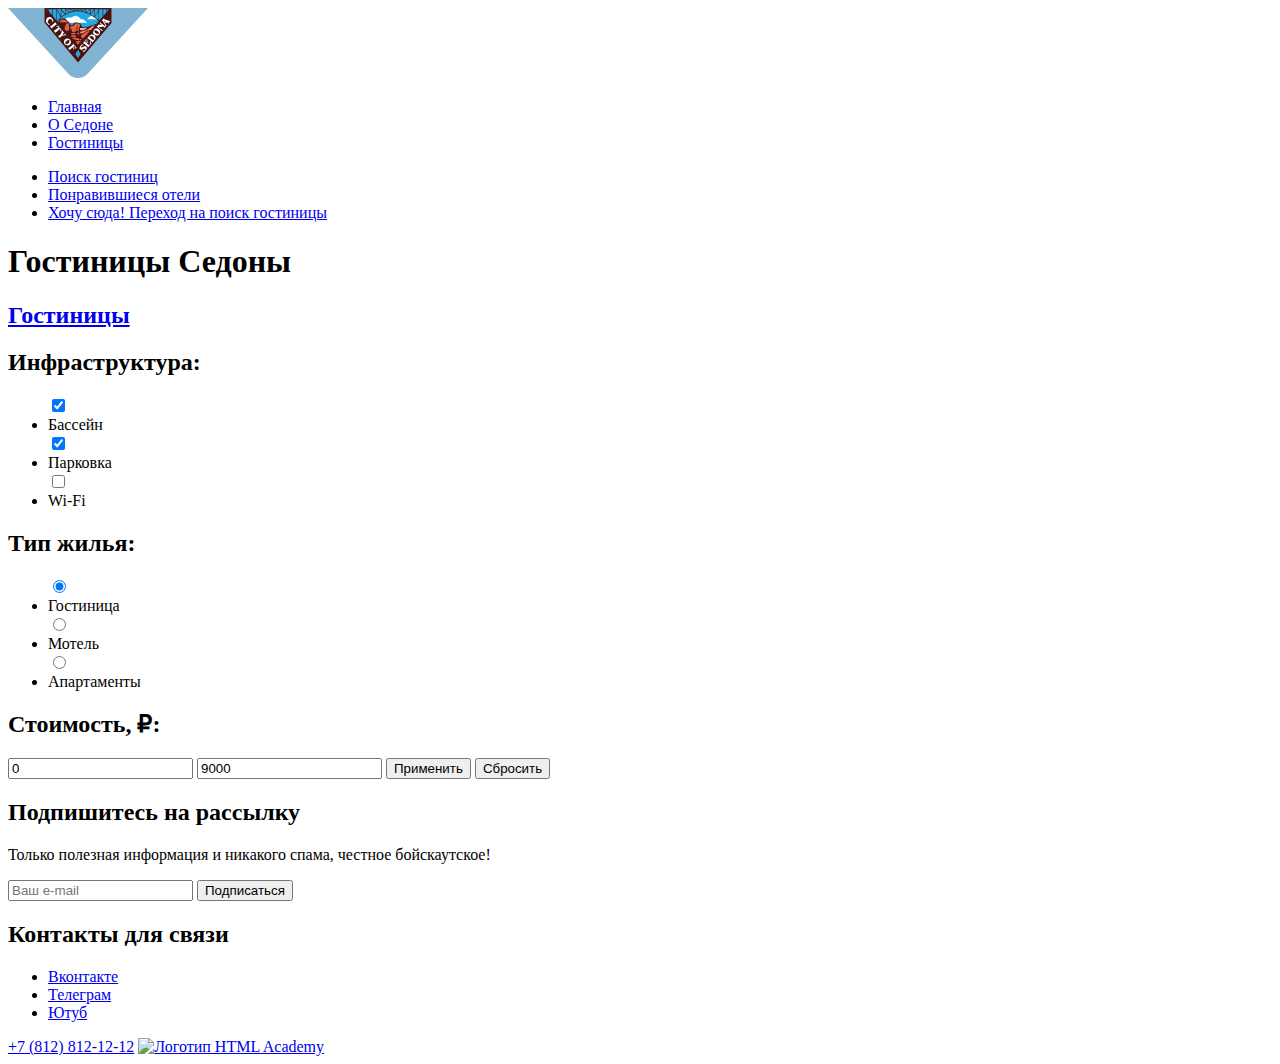
==== catalog.html @ a8910149 "Редактирует разметку страницы" ====
<!DOCTYPE html>
<html lang="ru">

    <head>
        <meta charset="UTF-8">
        <title>Гостиницы Седоны</title>
        <meta name="description" content="">
        <meta name="keywords" content="">
        <link rel="stylesheet" href="#">
        <link rel="icon" href="#">
    </head>

    <body>
        <header class="main-header">
            <a class="link" href="index.html">
                <img class="navigation-logo" src="./images/logo-sedona.svg" alt="Навигация на сайт Седона" width="140"
                    height="70">
            </a>
            <nav class="navigation">
                <ul class="navigation-list">
                    <li class="navigation-item">
                        <a class="navigation-link" href="index.html">Главная</a>
                    </li>
                    <li class="navigation-item">
                        <a class="navigation-link" href="#">О Седоне</a>
                    </li>
                    <li class="navigation-item curent-page">
                        <a class="navigation-link" href="catalog.html">Гостиницы</a>
                    </li>
                </ul>
                <ul class="user-nav-list">
                    <li class="user-nav-item">
                        <a class="user-nav-link" href="#">
                            <span class="visually-hidden">Поиск гостиниц</span>
                        </a>
                    </li>
                    <li class="user-nav-item">
                        <a class="user-nav-link" href="#">
                            <span class="visually-hidden">Понравившиеся отели</span>
                        </a>
                    </li>
                    <li class="user-nav-item">
                        <a class="user-nav-link" href="#">Хочу сюда!
                            <span class="visually-hidden">Переход на поиск гостиницы</span>
                        </a>
                    </li>
                </ul>
            </nav>
        </header>
        <main class="main-inner">
            <section class="inner-search">
                <h1 class="search-title">Гостиницы Седоны</h1>
                <div class="search-container">
                    <h2 class="search-container-title"><a href="#">Гостиницы</a>
                    </h2>
                </div>
                <section class="infrastructure">
                    <h2 class="infrastructure-title">Инфраструктура:</h2>
                    <ul class="infrastructure-list">
                        <input type="checkbox" checked>
                        <li class="infrastructure-item">Бассейн</li>
                        <input type="checkbox" checked>
                        <li class="infrastructure-item">Парковка</li>
                        <input type="checkbox">
                        <li class="infrastructure-item">Wi-Fi</li>
                    </ul>
                </section>
                <section class="housing">
                    <h2 class="housing-title">Тип жилья:</h2>
                    <ul class="housing-list">
                        <input type="radio" value="Гостиница" checked>
                        <li class="housing-item">Гостиница</li>
                        <input type="radio">
                        <li class="housing-item">Мотель</li>
                        <input type="radio">
                        <li class="housing-item">Апартаменты</li>
                    </ul>
                </section>
                <section class="prices">
                    <h2 class="prices-title">Стоимость, ₽:</h2>
                    <form class="prices-form" action="#" method="post">
                        <input class="prices-number" type="number" name="number-from" value="0" placeholder="от">
                        <input class="prices-number" type="number" name="number-before" value="9000" placeholder="до">
                        <button class="apply-prices" type="submit">Применить</button>
                        <button class="throw-off-prices" type="submit">Сбросить</button>
                    </form>
                </section>
            </section>
        </main>
        <footer class="main-footer">
            <section class="subscription">
                <h2 class="subscription-title">Подпишитесь на рассылку</h2>
                <p class="subscription-text">Только полезная информация и никакого спама, честное бойскаутское!</p>
                <form class="subscription-form" action="https://echo.htmlacademy.ru/" method="post">
                    <input class="subscription-field" type="email" name="subscription-email" placeholder="Ваш e-mail"
                        required>
                    <button class="subscription-button" type="submit">Подписаться</button>
                </form>
            </section>
            <section class="contacts">
                <h2 class="visually-hidden">Контакты для связи</h2>
                <ul class="contacts-list">
                    <li class="contacts-item">
                        <a class="contacts-link" href="https://vk.com/htmlacademy">
                            <span class="visually-hidden">Вконтакте</span>
                        </a>
                    </li>
                    <li class="contacts-item">
                        <a class="contacts-link" href="https://t.me/htmlacademy ">
                            <span class="visually-hidden">Телеграм</span>
                        </a>
                    </li>
                    <li class="contacts-item">
                        <a class="contacts-link" href="https://www.youtube.com/user/htmlacademyru">
                            <span class="visually-hidden">Ютуб</span>
                        </a>
                    </li>
                </ul>
                <a class="contacts-phone" href="tel:+78128121212">+7 (812) 812-12-12</a>
                <a href="https://htmlacademy.ru/">
                    <img src="#" alt="Логотип HTML Academy">
                </a>
            </section>
        </footer>
    </body>

</html>
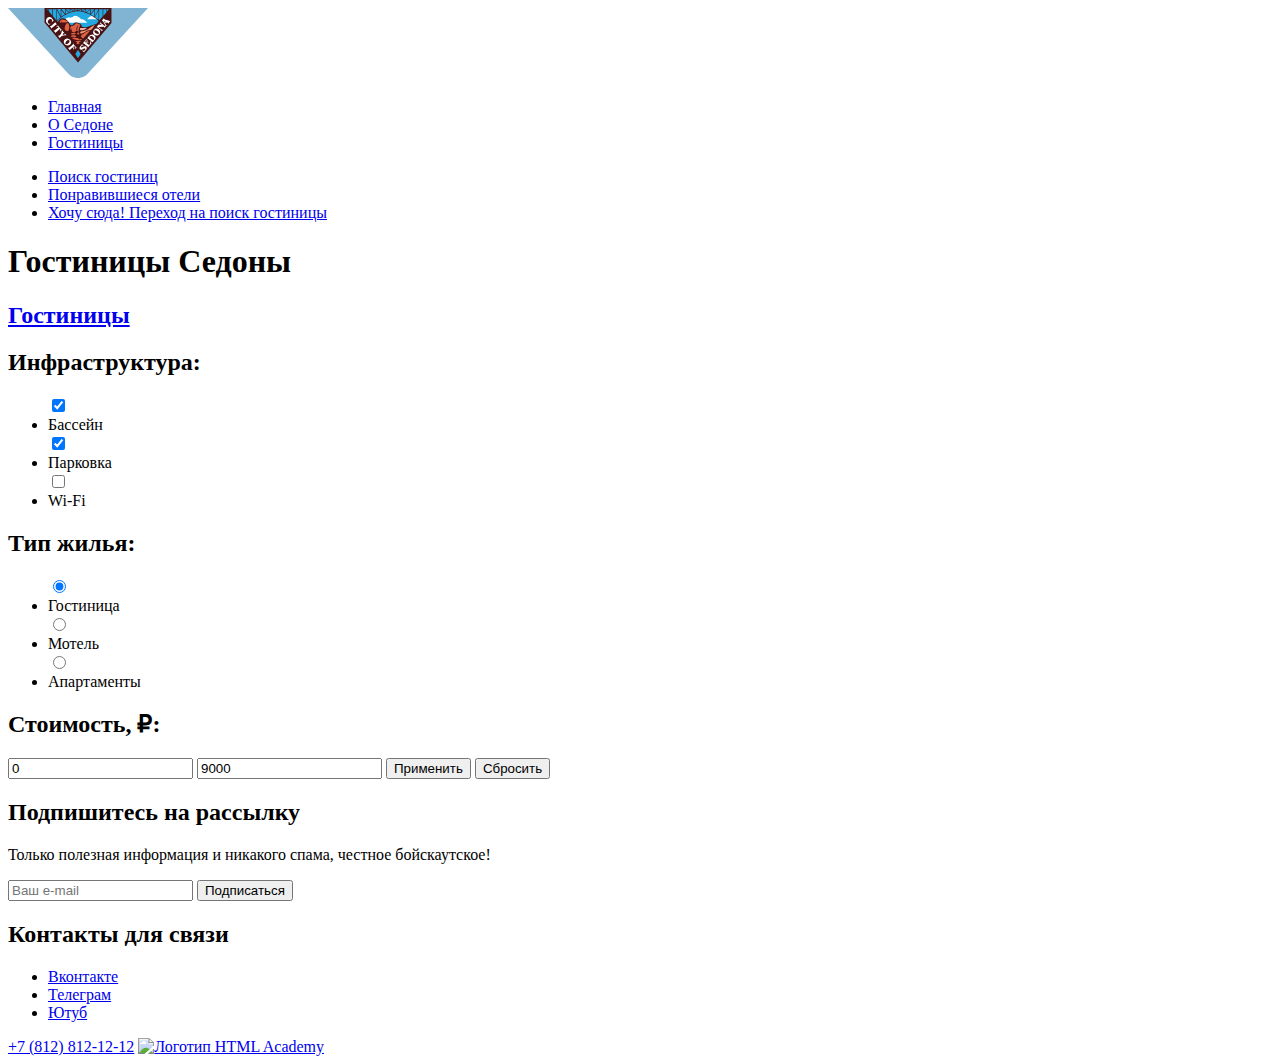
==== commit 2c8db20a: "Merge pull request #3 from SofiaBandurina/master" ====
--- a/catalog.html
+++ b/catalog.html
@@ -51,6 +51,9 @@
             <section class="inner-search">
                 <h1 class="search-title">Гостиницы Седоны</h1>
                 <div class="search-container">
+                    <!-- <a class="" href="index.html">
+                        <span class="visually-hidden">Главная</span>
+                    </a> -->
                     <h2 class="search-container-title"><a href="#">Гостиницы</a>
                     </h2>
                 </div>
@@ -86,6 +89,7 @@
                     </form>
                 </section>
             </section>
+            <!--сделать карточки товаров тегом артикл-->
         </main>
         <footer class="main-footer">
             <section class="subscription">
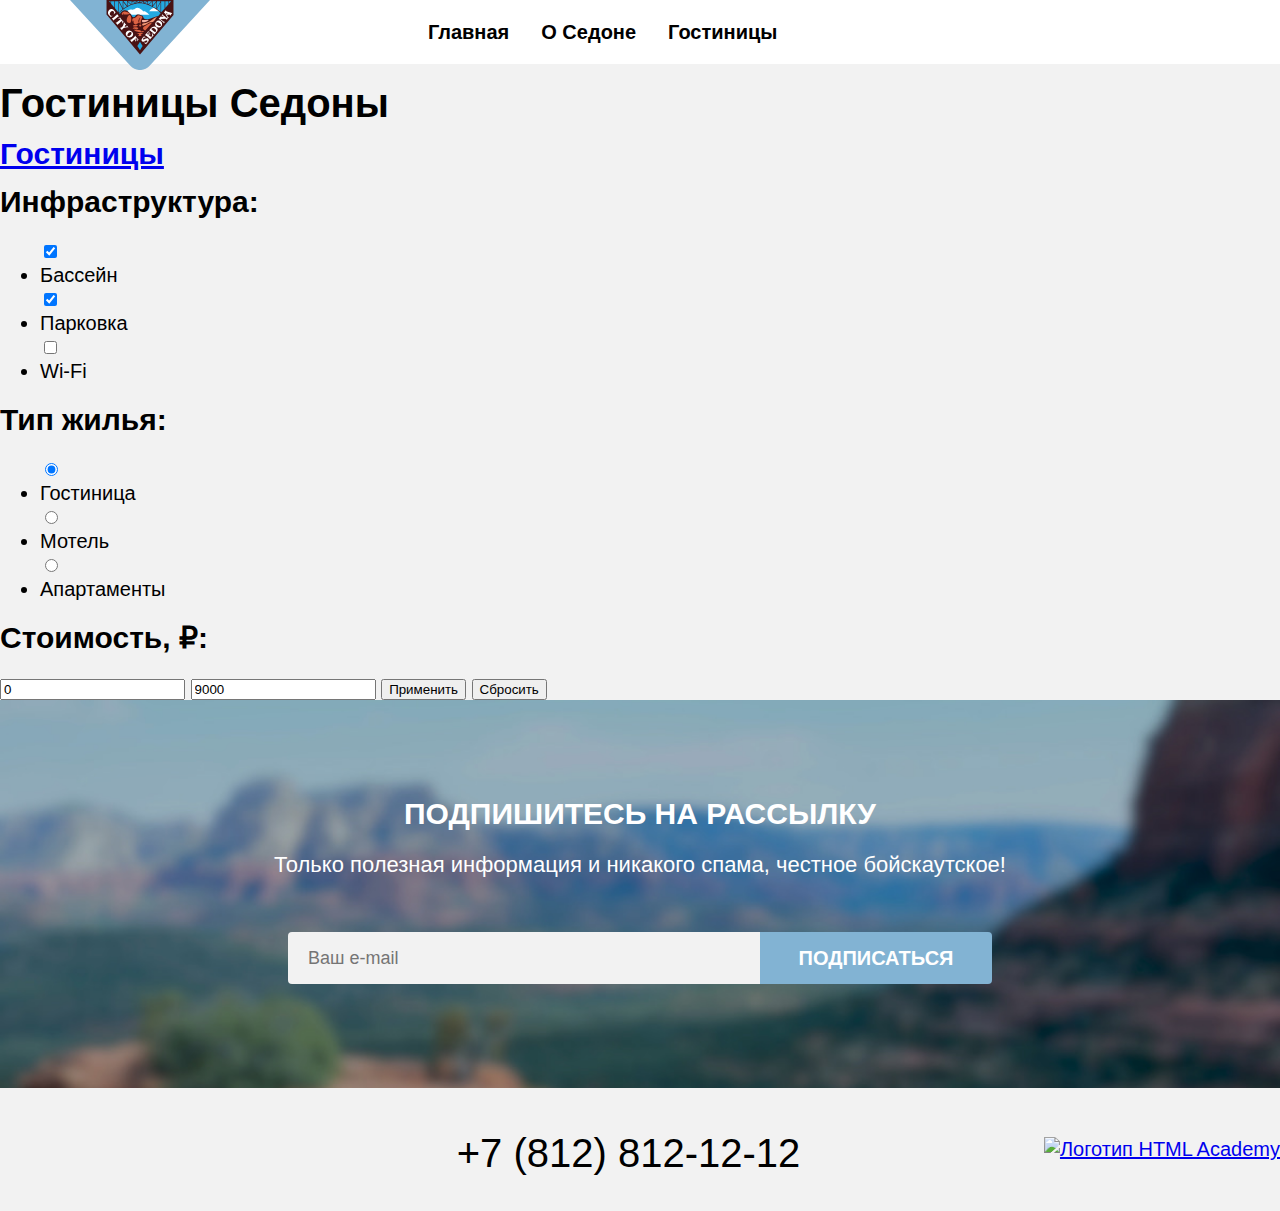
==== commit 0df128f8: "Merge pull request #4 from SofiaBandurina/master" ====
--- a/catalog.html
+++ b/catalog.html
@@ -6,7 +6,7 @@
         <title>Гостиницы Седоны</title>
         <meta name="description" content="">
         <meta name="keywords" content="">
-        <link rel="stylesheet" href="#">
+        <link rel="stylesheet" href="./styles/styles.css">
         <link rel="icon" href="#">
     </head>
 
--- a/styles/styles.css
+++ b/styles/styles.css
@@ -0,0 +1,437 @@
+@font-face {
+    font-family: "PT Sans";
+    font-weight: 400;
+    font-style: normal;
+    src: url("../fonts/ptsans-400.woff2") format("woff2");
+    font-display: swap;
+}
+
+@font-face {
+    font-family: "PT Sans";
+    font-weight: 700;
+    font-style: normal;
+    src: url("../fonts/ptsans-700.woff2") format("woff2");
+    font-display: swap;
+}
+
+.visually-hidden {
+    margin: 0;
+    padding: 0;
+    position: absolute;
+    width: 1px;
+    height: 1px;
+    margin: -1px;
+    padding: 0;
+    overflow: hidden;
+    border: 0;
+    clip: rect(0 0 0 0);
+}
+
+body {
+    margin: 0;
+    font-family: "PT Sans", "Arial", sans-serif;
+    font-size: 20px;
+    line-height: 24px;
+    color: #000000;
+    background-color: #f2f2f2;
+}
+
+.container {
+    width: 1200px;
+    text-align: center;
+    margin-left: auto;
+    margin-right: auto;
+    background-color: #ffffff;
+    box-shadow: 0 0 15px rgba(0, 0, 0, 0.2);
+}
+
+.main-header {
+    color: #000000;
+    background-color: #ffffff;
+    display: flex;
+    justify-content: space-between;
+    height: 64px;
+}
+
+.navigation {
+    display: flex;
+    justify-content: space-between;
+    align-items: center;
+}
+
+.navigation-link {
+    font-size: 20px;
+    font-weight: 700;
+    line-height: 24px;
+    text-align: center;
+    text-transform: capitalize;
+    text-decoration: none;
+    color: inherit;
+    background-color: inherit;
+}
+
+.navigation-logo {
+    margin-left: 70px;
+    margin-right: 12px;
+    display: block;
+}
+
+.navigation-list {
+    margin: 0;
+    padding: 0;
+    margin-right: 400px;
+    list-style: none;
+    display: flex;
+    justify-content: space-between;
+}
+
+.navigation-item {
+    margin-left: 32px;
+}
+
+.curent-page {}
+
+.user-nav-list {
+    margin: 0;
+    padding: 0;
+    list-style: none;
+    display: flex;
+    justify-content: space-between;
+}
+
+.user-nav-item {}
+
+.user-nav-link {
+    text-decoration: none;
+    color: #ffffff;
+}
+
+.favorite-number {
+    font-size: 10px;
+    font-weight: 400;
+    line-height: 10px;
+    width: 20px;
+    background-color: #0cb73d;
+    border-radius: 10px;
+}
+
+.button-want-here {
+    padding: 8px 34px;
+    margin-right: 70px;
+    font-size: 16px;
+    font-weight: 700;
+    line-height: 20px;
+    text-align: center;
+    text-transform: uppercase;
+    text-decoration: none;
+    width: 160px;
+    color: #ffffff;
+    background-color: #756157;
+    border-radius: 4px;
+}
+
+.main-index {}
+
+.hero {
+    background-color: #abcdde;
+    background-image: url("../images/vector-welcome.svg"), url("../images/background-welcome.jpg");
+    background-repeat: no-repeat, no-repeat;
+    background-position: left bottom, center top;
+    background-size: 1200px 57px, cover;
+    min-height: 485px;
+    display: block;
+}
+
+.hero-logo {
+    display: block;
+    padding-top: 51px;
+    padding-bottom: 82px;
+    margin-left: auto;
+    margin-right: auto;
+}
+
+.advantages {
+    padding-top: 69px;
+    padding-bottom: 64px;
+}
+
+.advantages-text {
+    margin: 0;
+    margin-bottom: 25px;
+    font-size: 30px;
+    font-weight: 700;
+    line-height: 36px;
+    text-align: center;
+    text-transform: uppercase;
+}
+
+.advantages-desc {
+    margin: 0;
+    margin-bottom: 90px;
+    font-size: 22px;
+    font-weight: 400;
+    line-height: 26px;
+    text-align: center;
+    color: #333333;
+}
+
+.advantages-list {
+    margin: 0;
+    padding: 0;
+    list-style: none;
+    width: 1200px;
+}
+
+.advantages-item {}
+
+.advantages-container {
+    padding-top: 102px;
+    padding-bottom: 102px;
+    text-align: center;
+    width: 400px;
+    color: #ffffff;
+    background-color: #82b3d3;
+}
+
+.advantages-container-blue-1 {}
+
+.advantages-container-blue-2 {
+    padding-top: 112px;
+    padding-bottom: 112px;
+    color: #000000;
+    background-color: rgba(131, 179, 211, 0.12);
+}
+
+.advantages-container-blue-3 {
+    padding-top: 112px;
+    padding-bottom: 112px;
+    color: #000000;
+    background-color: rgba(131, 179, 211, 0.2);
+}
+
+.advantages-title {
+    margin: 0;
+    font-size: 24px;
+    font-weight: 700;
+    line-height: 28px;
+    text-transform: uppercase;
+}
+
+.advantages-description {
+    margin: 0;
+    font-size: 18px;
+    font-weight: 400;
+    line-height: 21px;
+}
+
+.advantages-image {
+    display: block;
+}
+
+.invitation {}
+
+.invitation-text {
+    margin: 0;
+    margin-bottom: 20px;
+    font-size: 30px;
+    font-weight: 700;
+    line-height: 36px;
+    text-align: center;
+    text-transform: uppercase;
+}
+
+.invitation-desc {
+    margin: 0;
+    margin-bottom: 64px;
+    font-size: 22px;
+    font-weight: 400;
+    line-height: 26px;
+    text-align: center;
+    color: #333333;
+}
+
+.invitation-list {
+    margin: 0;
+    padding: 0;
+    list-style: none;
+    display: flex;
+    justify-content: space-between;
+}
+
+.invitation-item {
+    text-align: center;
+    width: 400px;
+    background-color: rgba(131, 179, 211, 0.12);
+}
+
+.invitation-item-nocolor {
+    background-color: #ffffff;
+}
+
+.invitation-title {
+    margin: 0;
+    font-size: 24px;
+    font-weight: 700;
+    line-height: 28px;
+    text-align: center;
+    text-transform: uppercase;
+}
+
+.invitation-description {
+    margin: 0;
+    padding-bottom: 81px;
+    font-size: 18px;
+    font-weight: 400;
+    line-height: 21px;
+    text-align: center;
+    color: #333333;
+}
+
+.search {
+    padding-bottom: 96px;
+    padding-top: 96px;
+    text-align: center;
+}
+
+.search-text {
+    margin: 0;
+    margin-bottom: 20px;
+    font-size: 30px;
+    font-weight: 700;
+    line-height: 36px;
+    text-transform: uppercase;
+}
+
+.search-desc {
+    margin: 0;
+    margin-bottom: 54px;
+    font-size: 22px;
+    font-weight: 400;
+    line-height: 26px;
+    color: #333333;
+}
+
+.search-link {
+    padding: 8px 50px;
+    font-size: 20px;
+    font-weight: 700;
+    line-height: 36px;
+    text-align: center;
+    text-transform: uppercase;
+    text-decoration: none;
+    display: inline-block;
+    color: #ffffff;
+    background: #756157;
+    border-radius: 4px;
+}
+
+.main-footer {}
+
+.subscription {
+    padding-top: 96px;
+    padding-bottom: 104px;
+    text-align: center;
+    background-color: #94afc1;
+    background-image: url("../images/background-subscribe.jpg");
+    background-repeat: no-repeat;
+    background-size: cover;
+    display: block;
+    color: #ffffff;
+}
+
+.subscription-title {
+    margin: 0;
+    margin-bottom: 20px;
+    font-size: 30px;
+    font-weight: 700;
+    line-height: 36px;
+    text-transform: uppercase;
+}
+
+.subscription-text {
+    margin: 0;
+    margin-bottom: 54px;
+    font-size: 22px;
+    font-weight: 400;
+    line-height: 26px;
+}
+
+.subscription-form {
+    display: flex;
+    justify-content: center;
+}
+
+.subscription-field {
+    padding: 14px 0 14px 20px;
+    font-size: 18px;
+    font-weight: 400;
+    line-height: 24px;
+    width: 452px;
+    color: #000000;
+    background: #f2f2f2;
+    border: none;
+    border-radius: 4px 0 0 4px;
+}
+
+.subscription-button {
+    padding-top: 8px;
+    padding-bottom: 8px;
+    font-size: 20px;
+    font-weight: 700;
+    line-height: 36px;
+    text-align: center;
+    text-transform: uppercase;
+    width: 232px;
+    color: #ffffff;
+    background: #82b3d3;
+    border: none;
+    border-radius: 0 4px 4px 0;
+}
+
+.contacts {
+    display: flex;
+    justify-content: space-between;
+    min-height: 120px;
+    align-items: center;
+}
+
+.contacts-list {
+    margin: 0;
+    padding: 0;
+    list-style: none;
+}
+
+.contacts-item {}
+
+.contacts-phone {
+    font-size: 40px;
+    font-weight: 400;
+    line-height: 40px;
+    text-align: center;
+    text-transform: uppercase;
+    text-decoration: none;
+    color: #000000;
+    margin: 45px 235px 38px 448px;
+}
+
+.html-logo {
+    margin: 49px 70px 38px 0;
+}
+
+.brown-link:hover,
+.brown-link:focus {
+    background: #615048;
+}
+
+.brown-link:active {
+    color: rgba(255, 255, 255, 0.3);
+}
+
+.blue-link:hover,
+.blue-link:focus {
+    background: #68a2ca;
+}
+
+.blue-link:active {
+    color: rgba(255, 255, 255, 0.3);
+}
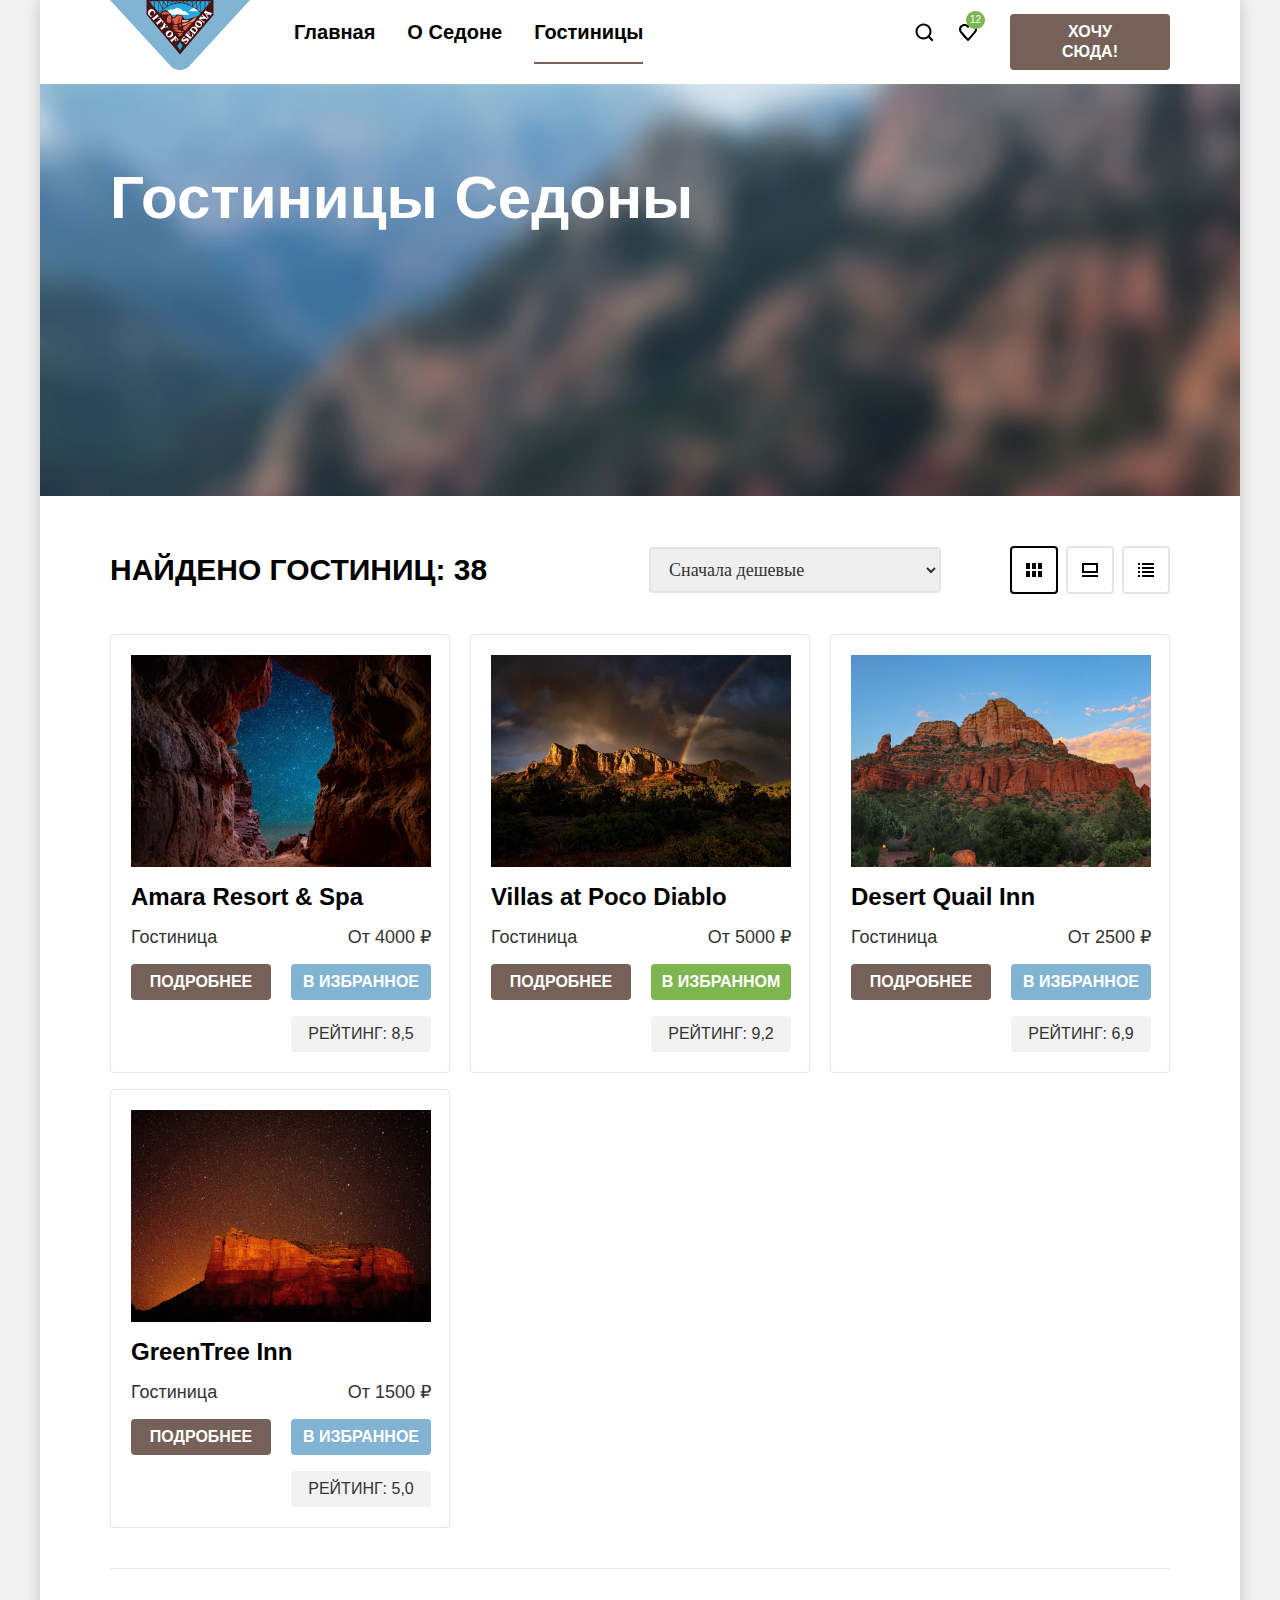
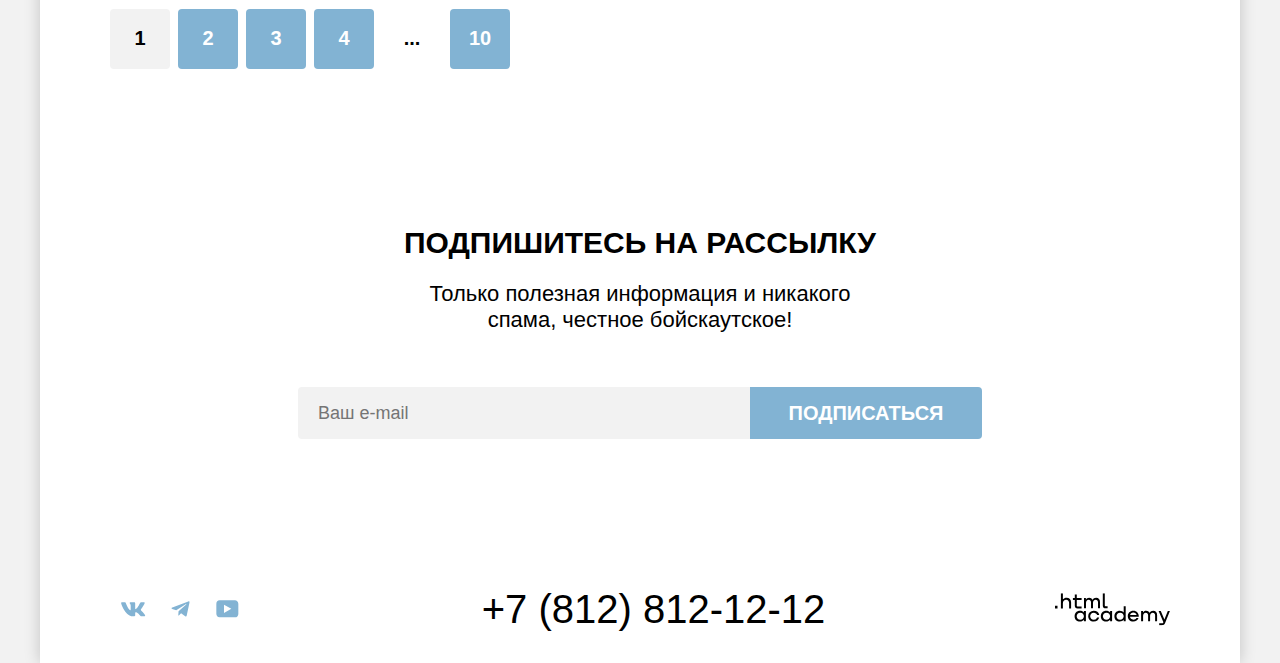
==== commit 809b509d: "Merge pull request #7 from SofiaBandurina/master" ====
--- a/catalog.html
+++ b/catalog.html
@@ -3,7 +3,7 @@
 
     <head>
         <meta charset="UTF-8">
-        <title>Гостиницы Седоны</title>
+        <title>Каталог Гостиниц Седоны</title>
         <meta name="description" content="">
         <meta name="keywords" content="">
         <link rel="stylesheet" href="./styles/styles.css">
@@ -11,121 +11,284 @@
     </head>
 
     <body>
-        <header class="main-header">
-            <a class="link" href="index.html">
-                <img class="navigation-logo" src="./images/logo-sedona.svg" alt="Навигация на сайт Седона" width="140"
-                    height="70">
-            </a>
-            <nav class="navigation">
-                <ul class="navigation-list">
-                    <li class="navigation-item">
-                        <a class="navigation-link" href="index.html">Главная</a>
-                    </li>
-                    <li class="navigation-item">
-                        <a class="navigation-link" href="#">О Седоне</a>
-                    </li>
-                    <li class="navigation-item curent-page">
-                        <a class="navigation-link" href="catalog.html">Гостиницы</a>
-                    </li>
-                </ul>
-                <ul class="user-nav-list">
-                    <li class="user-nav-item">
-                        <a class="user-nav-link" href="#">
-                            <span class="visually-hidden">Поиск гостиниц</span>
+        <div class="container">
+            <header class="main-header">
+                <a class="link" href="index.html">
+                    <img class="navigation-logo" src="./images/logo-sedona.svg" alt="Навигация на сайт Седона."
+                        width="140" height="70">
+                </a>
+                <nav class="navigation">
+                    <ul class="navigation-list">
+                        <li class="navigation-item">
+                            <a class="navigation-link" href="index.html">Главная</a>
+                        </li>
+                        <li class="navigation-item">
+                            <a class="navigation-link" href="#">О Седоне</a>
+                        </li>
+                        <li class="navigation-item current-page">
+                            <a class="navigation-link" href="catalog.html">Гостиницы</a>
+                        </li>
+                    </ul>
+                    <ul class="user-nav-list">
+                        <li class="user-nav-item">
+                            <a class="user-nav-link user-nav-link-search" href="#">
+                                <span class="visually-hidden">Поиск гостиниц</span>
+                            </a>
+                        </li>
+                        <li class="user-nav-item">
+                            <a class="user-nav-link user-nav-link-favorite" href="#">
+                                <span class="visually-hidden">Понравившиеся отели</span>
+                                <span class="favorite-number">12</span>
+                            </a>
+                        </li>
+                        <li class="user-nav-item">
+                            <a class="user-nav-link button-want-here brown-link" href="#">Хочу сюда!</a>
+                        </li>
+                    </ul>
+                </nav>
+            </header>
+            <main class="main-inner main-container">
+                <!-- <section class="inner-search">
+                    <h1 class="search-title">Гостиницы Седоны</h1>
+                    <div class="search-container">
+                        <a class="" href="index.html">
+                            <span class="visually-hidden">Главная</span>
                         </a>
-                    </li>
-                    <li class="user-nav-item">
-                        <a class="user-nav-link" href="#">
-                            <span class="visually-hidden">Понравившиеся отели</span>
-                        </a>
-                    </li>
-                    <li class="user-nav-item">
-                        <a class="user-nav-link" href="#">Хочу сюда!
-                            <span class="visually-hidden">Переход на поиск гостиницы</span>
-                        </a>
-                    </li>
-                </ul>
-            </nav>
-        </header>
-        <main class="main-inner">
-            <section class="inner-search">
-                <h1 class="search-title">Гостиницы Седоны</h1>
-                <div class="search-container">
-                    <!-- <a class="" href="index.html">
-                        <span class="visually-hidden">Главная</span>
-                    </a> -->
-                    <h2 class="search-container-title"><a href="#">Гостиницы</a>
-                    </h2>
-                </div>
-                <section class="infrastructure">
-                    <h2 class="infrastructure-title">Инфраструктура:</h2>
-                    <ul class="infrastructure-list">
-                        <input type="checkbox" checked>
-                        <li class="infrastructure-item">Бассейн</li>
-                        <input type="checkbox" checked>
-                        <li class="infrastructure-item">Парковка</li>
-                        <input type="checkbox">
-                        <li class="infrastructure-item">Wi-Fi</li>
-                    </ul>
+                        <h2 class="search-container-title"><a href="#">Гостиницы</a>
+                        </h2>
+                    </div>
+                    <section class="infrastructure">
+                        <h2 class="infrastructure-title">Инфраструктура:</h2>
+                        <ul class="infrastructure-list">
+                            <input type="checkbox" checked>
+                            <li class="infrastructure-item">Бассейн</li>
+                            <input type="checkbox" checked>
+                            <li class="infrastructure-item">Парковка</li>
+                            <input type="checkbox">
+                            <li class="infrastructure-item">Wi-Fi</li>
+                        </ul>
+                    </section>
+                    <section class="housing">
+                        <h2 class="housing-title">Тип жилья:</h2>
+                        <ul class="housing-list">
+                            <input type="radio" value="Гостиница" checked>
+                            <li class="housing-item">Гостиница</li>
+                            <input type="radio">
+                            <li class="housing-item">Мотель</li>
+                            <input type="radio">
+                            <li class="housing-item">Апартаменты</li>
+                        </ul>
+                    </section>
+                    <section class="prices">
+                        <h2 class="prices-title">Стоимость, ₽:</h2>
+                        <form class="prices-form" action="#" method="post">
+                            <input class="prices-number" type="number" name="number-from" value="0" placeholder="от">
+                            <input class="prices-number" type="number" name="number-before" value="9000"
+                                placeholder="до">
+                            <button class="apply-prices" type="submit">Применить</button>
+                            <button class="throw-off-prices" type="submit">Сбросить</button>
+                        </form>
+                    </section>
+                </section> -->
+
+
+                <section class="inner-filter">
+                    <h1 class="search-title">Гостиницы Седоны</h1>
+
+
                 </section>
-                <section class="housing">
-                    <h2 class="housing-title">Тип жилья:</h2>
-                    <ul class="housing-list">
-                        <input type="radio" value="Гостиница" checked>
-                        <li class="housing-item">Гостиница</li>
-                        <input type="radio">
-                        <li class="housing-item">Мотель</li>
-                        <input type="radio">
-                        <li class="housing-item">Апартаменты</li>
-                    </ul>
-                </section>
-                <section class="prices">
-                    <h2 class="prices-title">Стоимость, ₽:</h2>
-                    <form class="prices-form" action="#" method="post">
-                        <input class="prices-number" type="number" name="number-from" value="0" placeholder="от">
-                        <input class="prices-number" type="number" name="number-before" value="9000" placeholder="до">
-                        <button class="apply-prices" type="submit">Применить</button>
-                        <button class="throw-off-prices" type="submit">Сбросить</button>
+
+                <secion class="results-inner">
+                    <section class="results-header">
+                        <h2 class="results-title-number">Найдено гостиниц:
+                            <span class="results-number">38</span>
+                        </h2>
+                        <form class="select-form">
+                            <select name="sorting-select" class="sorting-select">
+                                <option value="sorting-price">Сначала дешевые</option>
+                                <option value="sorting-price">Сначала дорогие</option>
+                            </select>
+                        </form>
+                        <ul class="sorting-hotels-list">
+                            <li class="sorting-hotels-item">
+                                <a class="sorting-hotels-link display-net current-display" href="#">
+                                    <span class="visually-hidden">Маленькие карточки</span>
+                                </a>
+                            </li>
+                            <li class="sorting-hotels-item">
+                                <a class="sorting-hotels-link display-window" href="#">
+                                    <span class="visually-hidden">Крупные карточки</span>
+                                </a>
+                            </li>
+                            <li class="sorting-hotels-item">
+                                <a class="sorting-hotels-link display-list" href="#">
+                                    <span class="visually-hidden">Список</span>
+                                </a>
+                            </li>
+                        </ul>
+                    </section>
+
+                    <section class="results-hotels">
+                        <ul class="results-list">
+                            <li class="results-item">
+                                <a class="link-image-hotel" href="#">
+                                    <img class="results-image" src=".//images/hotel-1.jpg"
+                                        alt="Мотель Amara Resort & Spa." width="300" height="212">
+                                </a>
+                                <a class="link-name-hotel" href="#">
+                                    <h3 class="results-title">Amara Resort & Spa</h3>
+                                </a>
+                                <div class="results-prices">
+                                    <span class="results-prices-hotel">Гостиница</span>
+                                    <span class="results-prices-desc">От 4000 ₽</span>
+                                </div>
+                                <div class="results-button">
+                                    <a class="link-results-button link-brown-button brown-link" href="#">
+                                        <span class="results-button-desc">Подробнее</span>
+                                    </a>
+                                    <a class="link-results-button link-blue-button blue-link" href="#">
+                                        <span class="results-button-desc">В избранное</span>
+                                    </a>
+                                    <div class="link-results-button results-star">
+                                        <span class="visually-hidden">Звезды</span>
+                                    </div>
+                                    <span class="link-results-button results-button-description">Рейтинг: 8,5</span>
+                                </div>
+                            </li>
+                            <li class="results-item">
+                                <a class="link-image-hotel" href="#">
+                                    <img class="results-image" src=".//images/hotel-2.jpg"
+                                        alt="Мотель Villas at Poco Diablo." width="300" height="212"></a>
+                                <a class="link-name-hotel" href="#">
+                                    <h3 class="results-title">Villas at Poco Diablo</h3>
+                                </a>
+                                <div class="results-prices">
+                                    <span class="results-prices-hotel">Гостиница</span>
+                                    <span class="results-prices-desc">От 5000 ₽</span>
+                                </div>
+                                <div class="results-button">
+                                    <a class="link-results-button link-brown-button brown-link" href="#">
+                                        <span class="results-button-desc">Подробнее</span>
+                                    </a>
+                                    <a class="link-results-button link-blue-button blue-link gree-current-favorites"
+                                        href="#">
+                                        <span class="results-button-desc">В избранном</span>
+                                    </a>
+                                    <div class="link-results-button results-star">
+                                        <span class="visually-hidden">Звезды</span>
+                                    </div>
+                                    <span class="link-results-button results-button-description">Рейтинг: 9,2</span>
+                                </div>
+                            </li>
+                            <li class="results-item">
+                                <a class="link-image-hotel" href="#">
+                                    <img class="results-image" src=".//images/hotel-3.jpg" alt="Desert Quail Inn."
+                                        width="300" height="212"></a>
+                                <a class="link-name-hotel" href="#">
+                                    <h3 class="results-title">Desert Quail Inn</h3>
+                                </a>
+                                <div class="results-prices">
+                                    <span class="results-prices-hotel">Гостиница</span>
+                                    <span class="results-prices-desc">От 2500 ₽</span>
+                                </div>
+                                <div class="results-button">
+                                    <a class="link-results-button link-brown-button brown-link" href="#">
+                                        <span class="results-button-desc">Подробнее</span>
+                                    </a>
+                                    <a class="link-results-button link-blue-button blue-link" href="#">
+                                        <span class="results-button-desc">В избранное</span>
+                                    </a>
+                                    <div class="link-results-button results-star">
+                                        <span class="visually-hidden">Звезды</span>
+                                    </div>
+                                    <span class="link-results-button results-button-description">Рейтинг: 6,9</span>
+                                </div>
+                            </li>
+                            <li class="results-item">
+                                <a class="link-image-hotel" href="#">
+                                    <img class="results-image" src=".//images/hotel-4.jpg" alt="Мотель GreenTree Inn."
+                                        width="300" height="212"></a>
+                                <a class="link-name-hotel" href="#">
+                                    <h3 class="results-title">GreenTree Inn</h3>
+                                </a>
+                                <div class="results-prices">
+                                    <span class="results-prices-hotel">Гостиница</span>
+                                    <span class="results-prices-desc">От 1500 ₽</span>
+                                </div>
+                                <div class="results-button">
+                                    <a class="link-results-button link-brown-button brown-link" href="#">
+                                        <span class="results-button-desc">Подробнее</span>
+                                    </a>
+                                    <a class="link-results-button link-blue-button blue-link" href="#">
+                                        <span class="results-button-desc">В избранное</span>
+                                    </a>
+                                    <div class="link-results-button results-star">
+                                        <span class="visually-hidden">Звезды</span>
+                                    </div>
+                                    <span class="link-results-button results-button-description">Рейтинг: 5,0</span>
+                                </div>
+                            </li>
+                        </ul>
+                    </section>
+                    <ul class="pagination">
+                        <li class="pagination-number">
+                            <a class="link-pagination link-pagination-current" href="#">1</a>
+                        </li>
+                        <li class="pagination-number">
+                            <a class="link-pagination blue-link" href="#">2</a>
+                        </li>
+                        <li class="pagination-number">
+                            <a class="link-pagination blue-link" href="#">3</a>
+                        </li>
+                        <li class="pagination-number">
+                            <a class="link-pagination blue-link" href="#">4</a>
+                        </li>
+                        <li class="pagination-number">
+                            <a class="link-pagination link-intermediate" href="#">...</a>
+                        </li>
+                        <li class="pagination-number">
+                            <a class="link-pagination blue-link" href="#">10</a>
+                        </li>
+                    </ul>
+            </main>
+            <footer class="main-footer">
+                <section class="subscription subscription-catalog">
+                    <h2 class="subscription-title">Подпишитесь на рассылку</h2>
+                    <p class="subscription-text">Только полезная информация и никакого спама, честное бойскаутское!</p>
+                    <form class="subscription-form" action="https://echo.htmlacademy.ru/" method="post">
+                        <input class="subscription-field" type="email" name="subscription-email"
+                            placeholder="Ваш e-mail" required>
+                        <button class="subscription-button blue-link" type="submit">Подписаться</button>
                     </form>
                 </section>
-            </section>
-            <!--сделать карточки товаров тегом артикл-->
-        </main>
-        <footer class="main-footer">
-            <section class="subscription">
-                <h2 class="subscription-title">Подпишитесь на рассылку</h2>
-                <p class="subscription-text">Только полезная информация и никакого спама, честное бойскаутское!</p>
-                <form class="subscription-form" action="https://echo.htmlacademy.ru/" method="post">
-                    <input class="subscription-field" type="email" name="subscription-email" placeholder="Ваш e-mail"
-                        required>
-                    <button class="subscription-button" type="submit">Подписаться</button>
-                </form>
-            </section>
-            <section class="contacts">
-                <h2 class="visually-hidden">Контакты для связи</h2>
-                <ul class="contacts-list">
-                    <li class="contacts-item">
-                        <a class="contacts-link" href="https://vk.com/htmlacademy">
-                            <span class="visually-hidden">Вконтакте</span>
-                        </a>
-                    </li>
-                    <li class="contacts-item">
-                        <a class="contacts-link" href="https://t.me/htmlacademy ">
-                            <span class="visually-hidden">Телеграм</span>
-                        </a>
-                    </li>
-                    <li class="contacts-item">
-                        <a class="contacts-link" href="https://www.youtube.com/user/htmlacademyru">
-                            <span class="visually-hidden">Ютуб</span>
-                        </a>
-                    </li>
-                </ul>
-                <a class="contacts-phone" href="tel:+78128121212">+7 (812) 812-12-12</a>
-                <a href="https://htmlacademy.ru/">
-                    <img src="#" alt="Логотип HTML Academy">
-                </a>
-            </section>
-        </footer>
+                <section class="contacts">
+                    <h2 class="visually-hidden">Контакты для связи</h2>
+                    <ul class="contacts-list">
+                        <li class="contacts-item">
+                            <a class="contacts-link contacts-link-vkontakte" href="https://vk.com/htmlacademy">
+                                <span class="visually-hidden">Вконтакте</span>
+                            </a>
+                        </li>
+                        <li class="contacts-item">
+                            <a class="contacts-link contacts-link-telegram" href="https://t.me/htmlacademy ">
+                                <span class="visually-hidden">Телеграм</span>
+                            </a>
+                        </li>
+                        <li class="contacts-item">
+                            <a class="contacts-link contacts-link-youtube"
+                                href="https://www.youtube.com/user/htmlacademyru">
+                                <span class="visually-hidden">Ютуб</span>
+                            </a>
+                        </li>
+                    </ul>
+                    <a class="contacts-phone" href="tel:+78128121212">+7 (812) 812-12-12</a>
+                    <a class="html-logo" href="https://htmlacademy.ru/">
+                        <img class="html-logo-icon" src="./images/logo-html-academy.svg" alt="Логотип HTML Academy."
+                            width="115" height="33">
+                    </a>
+                </section>
+            </footer>
+        </div>
     </body>
 
 </html>
--- a/styles/styles.css
+++ b/styles/styles.css
@@ -1,437 +1,877 @@
 @font-face {
-    font-family: "PT Sans";
-    font-weight: 400;
-    font-style: normal;
-    src: url("../fonts/ptsans-400.woff2") format("woff2");
-    font-display: swap;
+  font-family: "PT Sans";
+  font-weight: 400;
+  font-style: normal;
+  src: url("../fonts/ptsans-400.woff2") format("woff2");
+  font-display: swap;
 }
 
 @font-face {
-    font-family: "PT Sans";
-    font-weight: 700;
-    font-style: normal;
-    src: url("../fonts/ptsans-700.woff2") format("woff2");
-    font-display: swap;
+  font-family: "PT Sans";
+  font-weight: 700;
+  font-style: normal;
+  src: url("../fonts/ptsans-700.woff2") format("woff2");
+  font-display: swap;
 }
 
 .visually-hidden {
-    margin: 0;
-    padding: 0;
-    position: absolute;
-    width: 1px;
-    height: 1px;
-    margin: -1px;
-    padding: 0;
-    overflow: hidden;
-    border: 0;
-    clip: rect(0 0 0 0);
+  position: absolute;
+  width: 1px;
+  height: 1px;
+  margin: -1px;
+  border: 0;
+  padding: 0;
+  white-space: nowrap;
+  clip-path: inset(100%);
+  clip: rect(0 0 0 0);
+  overflow: hidden;
+}
+
+html {
+  height: 100%;
 }
 
 body {
-    margin: 0;
-    font-family: "PT Sans", "Arial", sans-serif;
-    font-size: 20px;
-    line-height: 24px;
-    color: #000000;
-    background-color: #f2f2f2;
+  margin: 0;
+  font-family: "PT Sans", "Arial", sans-serif;
+  font-size: 20px;
+  line-height: 24px;
+  color: #000000;
+  background-color: #f2f2f2;
 }
 
 .container {
-    width: 1200px;
-    text-align: center;
-    margin-left: auto;
-    margin-right: auto;
-    background-color: #ffffff;
-    box-shadow: 0 0 15px rgba(0, 0, 0, 0.2);
+  width: 1200px;
+  text-align: center;
+  margin: 0 auto;
+  background-color: #ffffff;
+  box-shadow: 0 0 15px rgba(0, 0, 0, 0.2);
+  display: flex;
+  min-height: 100vh;
+  flex-direction: column;
 }
 
 .main-header {
-    color: #000000;
-    background-color: #ffffff;
-    display: flex;
-    justify-content: space-between;
-    height: 64px;
+  color: #000000;
+  background-color: #ffffff;
+  width: 1060px;
+  margin: 0 auto;
+  position: relative;
+  display: flex;
+  justify-content: flex-end;
+}
+
+.link {
+  position: absolute;
+  top: 0;
+  left: 0;
+}
+
+.navigation-logo {
+  display: block;
+  padding-right: 28px;
 }
 
 .navigation {
-    display: flex;
-    justify-content: space-between;
-    align-items: center;
+  display: flex;
+}
+
+.navigation-list {
+  margin: 0;
+  padding: 0;
+  list-style: none;
+  display: flex;
+  flex-wrap: wrap;
+  width: 542px;
+}
+
+.navigation-item {
+  padding: 20px 16px 0;
 }
 
 .navigation-link {
-    font-size: 20px;
-    font-weight: 700;
-    line-height: 24px;
-    text-align: center;
-    text-transform: capitalize;
-    text-decoration: none;
-    color: inherit;
-    background-color: inherit;
-}
-
-.navigation-logo {
-    margin-left: 70px;
-    margin-right: 12px;
-    display: block;
-}
-
-.navigation-list {
-    margin: 0;
-    padding: 0;
-    margin-right: 400px;
-    list-style: none;
-    display: flex;
-    justify-content: space-between;
-}
-
-.navigation-item {
-    margin-left: 32px;
-}
-
-.curent-page {}
+  font-size: 20px;
+  font-weight: 700;
+  line-height: 24px;
+  text-align: center;
+  text-transform: capitalize;
+  text-decoration: none;
+  color: inherit;
+}
+
+.current-page::after {
+  content: '';
+  background-color: #756257;
+  height: 2px;
+  display: block;
+  width: auto;
+  margin-top: 18px;
+}
 
 .user-nav-list {
-    margin: 0;
-    padding: 0;
-    list-style: none;
-    display: flex;
-    justify-content: space-between;
-}
-
-.user-nav-item {}
+  margin: 0;
+  padding: 0;
+  list-style: none;
+  display: flex;
+  flex-wrap: wrap;
+  width: 350px;
+  justify-content: flex-end;
+}
+
+.user-nav-logo {
+  display: flex;
+  flex-wrap: wrap;
+}
+
+.user-nav-item {
+  display: flex;
+}
 
 .user-nav-link {
-    text-decoration: none;
-    color: #ffffff;
+  text-decoration: none;
+  color: #ffffff;
+  width: 44px;
+  position: relative;
+}
+
+.user-nav-link-search {
+  background-image: url("../images/search-icon1.svg");
+  background-repeat: no-repeat;
+  background-position: center;
+  padding: 22px 12px;
+  width: 20px;
+  height: 20px;
+}
+
+.user-nav-link-favorite {
+  background-image: url("../images/icon-heart1.svg");
+  background-repeat: no-repeat;
+  background-position: center;
+  padding: 22px 12px;
+  width: 20px;
+  height: 20px;
 }
 
 .favorite-number {
-    font-size: 10px;
-    font-weight: 400;
-    line-height: 10px;
-    width: 20px;
-    background-color: #0cb73d;
-    border-radius: 10px;
+  font-size: 10px;
+  font-weight: 400;
+  line-height: 10px;
+  background-color: #7db54f;
+  border-radius: 10px;
+  padding: 4px 4px;
+  position: absolute;
+  left: 20px;
+  top: 11px;
 }
 
 .button-want-here {
-    padding: 8px 34px;
-    margin-right: 70px;
-    font-size: 16px;
-    font-weight: 700;
-    line-height: 20px;
-    text-align: center;
-    text-transform: uppercase;
-    text-decoration: none;
-    width: 160px;
-    color: #ffffff;
-    background-color: #756157;
-    border-radius: 4px;
+  padding: 8px 34px;
+  font-size: 16px;
+  font-weight: 700;
+  line-height: 20px;
+  text-align: center;
+  text-transform: uppercase;
+  text-decoration: none;
+  width: 160px;
+  color: #ffffff;
+  background-color: #756157;
+  border-radius: 4px;
+  margin: 14px 0 14px 20px;
+  box-sizing: border-box;
 }
 
 .main-index {}
 
+.main-container {
+  flex-grow: 1;
+}
+
 .hero {
-    background-color: #abcdde;
-    background-image: url("../images/vector-welcome.svg"), url("../images/background-welcome.jpg");
-    background-repeat: no-repeat, no-repeat;
-    background-position: left bottom, center top;
-    background-size: 1200px 57px, cover;
-    min-height: 485px;
-    display: block;
+  background-color: #abcdde;
+  background-image: url("../images/vector-welcome.svg"), url("../images/background-welcome.jpg");
+  background-repeat: no-repeat, no-repeat;
+  background-position: left bottom, center top;
+  background-size: 1200px 57px, cover;
+  min-height: 485px;
+  display: block;
 }
 
 .hero-logo {
-    display: block;
-    padding-top: 51px;
-    padding-bottom: 82px;
-    margin-left: auto;
-    margin-right: auto;
+  display: block;
+  padding-top: 51px;
+  padding-bottom: 82px;
+  margin: 0 auto;
 }
 
 .advantages {
-    padding-top: 69px;
-    padding-bottom: 64px;
+  padding-top: 69px;
 }
 
 .advantages-text {
-    margin: 0;
-    margin-bottom: 25px;
-    font-size: 30px;
-    font-weight: 700;
-    line-height: 36px;
-    text-align: center;
-    text-transform: uppercase;
+  font-size: 30px;
+  font-weight: 700;
+  line-height: 36px;
+  text-align: center;
+  text-transform: uppercase;
+  margin: 0 auto;
+  margin-bottom: 25px;
+  width: 620px;
 }
 
 .advantages-desc {
-    margin: 0;
-    margin-bottom: 90px;
-    font-size: 22px;
-    font-weight: 400;
-    line-height: 26px;
-    text-align: center;
-    color: #333333;
+  font-size: 22px;
+  font-weight: 400;
+  line-height: 26px;
+  color: #333333;
+  margin: 0 auto;
+  margin-bottom: 90px;
+  width: 651px;
 }
 
 .advantages-list {
-    margin: 0;
-    padding: 0;
-    list-style: none;
-    width: 1200px;
-}
-
-.advantages-item {}
+  margin: 0;
+  padding: 0;
+  list-style: none;
+  width: 1200px;
+  display: flex;
+  flex-wrap: wrap;
+}
+
+.advantages-item {
+  display: flex;
+  color: #000000;
+  background-color: rgba(131, 179, 211, 0.20);
+}
+
+.advantages-item:nth-child(2n) {
+  background-color: rgba(131, 179, 211, 0.12);
+}
+
+.advantages-item-special .advantages-container {
+  padding-top: 102px;
+  padding-bottom: 102px;
+  color: #ffffff;
+  background-color: #82b3d3;
+}
 
 .advantages-container {
-    padding-top: 102px;
-    padding-bottom: 102px;
-    text-align: center;
-    width: 400px;
-    color: #ffffff;
-    background-color: #82b3d3;
-}
-
-.advantages-container-blue-1 {}
-
-.advantages-container-blue-2 {
-    padding-top: 112px;
-    padding-bottom: 112px;
-    color: #000000;
-    background-color: rgba(131, 179, 211, 0.12);
-}
-
-.advantages-container-blue-3 {
-    padding-top: 112px;
-    padding-bottom: 112px;
-    color: #000000;
-    background-color: rgba(131, 179, 211, 0.2);
+  padding-top: 112px;
+  padding-bottom: 112px;
+  width: 400px;
 }
 
 .advantages-title {
-    margin: 0;
-    font-size: 24px;
-    font-weight: 700;
-    line-height: 28px;
-    text-transform: uppercase;
+  font-size: 24px;
+  font-weight: 700;
+  line-height: 28px;
+  text-transform: uppercase;
+  width: 175px;
+  margin: 0 auto;
+}
+
+.advantages-title::after {
+  content: '';
+  background-color: rgba(0, 0, 0, 0.3);
+  height: 2px;
+  display: block;
+  width: 60px;
+  margin: 30px auto;
+}
+
+.advantages-item-special .advantages-title::after {
+  content: '';
+  background-color: rgba(255, 255, 255, 0.3);
+  height: 2px;
+  display: block;
+  width: 60px;
+  margin: 30px auto;
 }
 
 .advantages-description {
-    margin: 0;
-    font-size: 18px;
-    font-weight: 400;
-    line-height: 21px;
+  font-size: 18px;
+  font-weight: 400;
+  line-height: 21px;
+  width: 230px;
+  margin: 0 auto;
 }
 
 .advantages-image {
-    display: block;
-}
-
-.invitation {}
+  display: block;
+  object-fit: cover;
+  height: 100%;
+}
+
+.invitation {
+  padding-top: 64px;
+}
 
 .invitation-text {
-    margin: 0;
-    margin-bottom: 20px;
-    font-size: 30px;
-    font-weight: 700;
-    line-height: 36px;
-    text-align: center;
-    text-transform: uppercase;
+  font-size: 30px;
+  font-weight: 700;
+  line-height: 36px;
+  text-transform: uppercase;
+  width: 505px;
+  margin: 0 auto;
+  margin-bottom: 20px;
 }
 
 .invitation-desc {
-    margin: 0;
-    margin-bottom: 64px;
-    font-size: 22px;
-    font-weight: 400;
-    line-height: 26px;
-    text-align: center;
-    color: #333333;
+  font-size: 22px;
+  font-weight: 400;
+  line-height: 26px;
+  color: #333333;
+  width: 490px;
+  margin: 0 auto;
+  margin-bottom: 64px;
 }
 
 .invitation-list {
-    margin: 0;
-    padding: 0;
-    list-style: none;
-    display: flex;
-    justify-content: space-between;
+  margin: 0;
+  padding: 0;
+  list-style: none;
+  display: flex;
+  flex-wrap: wrap;
 }
 
 .invitation-item {
-    text-align: center;
-    width: 400px;
-    background-color: rgba(131, 179, 211, 0.12);
-}
-
-.invitation-item-nocolor {
-    background-color: #ffffff;
+  width: 400px;
+  background-color: rgba(131, 179, 211, 0.12);
+  padding: 81px 0;
+}
+
+.invitation-item:nth-child(2n) {
+  background-color: #ffffff;
 }
 
 .invitation-title {
-    margin: 0;
-    font-size: 24px;
-    font-weight: 700;
-    line-height: 28px;
-    text-align: center;
-    text-transform: uppercase;
+  font-size: 24px;
+  font-weight: 700;
+  line-height: 28px;
+  text-transform: uppercase;
+  width: 230px;
+  margin: 0 auto;
+  margin-bottom: 30px;
 }
 
 .invitation-description {
-    margin: 0;
-    padding-bottom: 81px;
-    font-size: 18px;
-    font-weight: 400;
-    line-height: 21px;
-    text-align: center;
-    color: #333333;
+  font-size: 18px;
+  font-weight: 400;
+  line-height: 21px;
+  color: #333333;
+  width: 230px;
+  margin: 0 auto;
+}
+
+.invitation-house {
+  background-image: url("../images/icon-housing1.svg");
+  background-position: center;
+  background-repeat: no-repeat;
+  width: 75px;
+  height: 72px;
+  margin: 0 auto 30px;
+}
+
+.invitation-meal {
+  background-image: url("../images/icon-meal1.svg");
+  background-position: center;
+  background-repeat: no-repeat;
+  width: 75px;
+  height: 72px;
+  margin: 0 auto 30px;
+}
+
+.invitation-souvenir {
+  background-image: url("../images/icon-souvenirs1.svg");
+  background-position: center;
+  background-repeat: no-repeat;
+  width: 75px;
+  height: 72px;
+  margin: 0 auto 30px;
 }
 
 .search {
-    padding-bottom: 96px;
-    padding-top: 96px;
-    text-align: center;
+  padding-bottom: 96px;
+  padding-top: 96px;
 }
 
 .search-text {
-    margin: 0;
-    margin-bottom: 20px;
-    font-size: 30px;
-    font-weight: 700;
-    line-height: 36px;
-    text-transform: uppercase;
+  font-size: 30px;
+  font-weight: 700;
+  line-height: 36px;
+  text-transform: uppercase;
+  width: 592px;
+  margin: 0 auto;
+  margin-bottom: 20px;
 }
 
 .search-desc {
-    margin: 0;
-    margin-bottom: 54px;
-    font-size: 22px;
-    font-weight: 400;
-    line-height: 26px;
-    color: #333333;
+  font-size: 22px;
+  font-weight: 400;
+  line-height: 26px;
+  color: #333333;
+  width: 592px;
+  margin: 0 auto;
+  margin-bottom: 54px;
 }
 
 .search-link {
-    padding: 8px 50px;
-    font-size: 20px;
-    font-weight: 700;
-    line-height: 36px;
-    text-align: center;
-    text-transform: uppercase;
-    text-decoration: none;
-    display: inline-block;
-    color: #ffffff;
-    background: #756157;
-    border-radius: 4px;
+  padding: 8px 50px;
+  font-size: 20px;
+  font-weight: 700;
+  line-height: 36px;
+  text-transform: uppercase;
+  text-decoration: none;
+  display: inline-block;
+  color: #ffffff;
+  background: #756157;
+  border-radius: 4px;
+  max-width: 592px;
+  box-sizing: border-box;
 }
 
 .main-footer {}
 
 .subscription {
-    padding-top: 96px;
-    padding-bottom: 104px;
-    text-align: center;
-    background-color: #94afc1;
-    background-image: url("../images/background-subscribe.jpg");
-    background-repeat: no-repeat;
-    background-size: cover;
-    display: block;
-    color: #ffffff;
+  padding-top: 96px;
+  padding-bottom: 104px;
+  background-color: #94afc1;
+  background-image: url("../images/background-subscribe.jpg");
+  background-repeat: no-repeat;
+  background-size: cover;
+  display: block;
+  color: #ffffff;
+}
+
+.subscription-catalog {
+  color: #000000;
+  background-image: none;
+  background-color: #ffffff;
 }
 
 .subscription-title {
-    margin: 0;
-    margin-bottom: 20px;
-    font-size: 30px;
-    font-weight: 700;
-    line-height: 36px;
-    text-transform: uppercase;
+  font-size: 30px;
+  font-weight: 700;
+  line-height: 36px;
+  text-transform: uppercase;
+  width: 475px;
+  margin: 0 auto;
+  margin-bottom: 20px;
 }
 
 .subscription-text {
-    margin: 0;
-    margin-bottom: 54px;
-    font-size: 22px;
-    font-weight: 400;
-    line-height: 26px;
+  font-size: 22px;
+  font-weight: 400;
+  line-height: 26px;
+  width: 475px;
+  margin: 0 auto;
+  margin-bottom: 54px;
 }
 
 .subscription-form {
-    display: flex;
-    justify-content: center;
+  display: flex;
+  justify-content: center;
 }
 
 .subscription-field {
-    padding: 14px 0 14px 20px;
-    font-size: 18px;
-    font-weight: 400;
-    line-height: 24px;
-    width: 452px;
-    color: #000000;
-    background: #f2f2f2;
-    border: none;
-    border-radius: 4px 0 0 4px;
+  padding: 14px 0 14px 20px;
+  font-size: 18px;
+  font-weight: 400;
+  line-height: 24px;
+  width: 452px;
+  color: #000000;
+  background: #f2f2f2;
+  border: none;
+  border-radius: 4px 0 0 4px;
+  box-sizing: border-box;
+  font-family: "PT Sans", "Arial", sans-serif;
 }
 
 .subscription-button {
-    padding-top: 8px;
-    padding-bottom: 8px;
-    font-size: 20px;
-    font-weight: 700;
-    line-height: 36px;
-    text-align: center;
-    text-transform: uppercase;
-    width: 232px;
-    color: #ffffff;
-    background: #82b3d3;
-    border: none;
-    border-radius: 0 4px 4px 0;
+  padding-top: 8px;
+  padding-bottom: 8px;
+  font-size: 20px;
+  font-weight: 700;
+  line-height: 36px;
+  text-transform: uppercase;
+  width: 232px;
+  color: #ffffff;
+  background: #82b3d3;
+  border: none;
+  border-radius: 0 4px 4px 0;
+  font-family: "PT Sans", "Arial", sans-serif;
 }
 
 .contacts {
-    display: flex;
-    justify-content: space-between;
-    min-height: 120px;
-    align-items: center;
+  display: flex;
+  align-items: center;
+  justify-content: space-between;
+  padding: 46px 0 34px;
+  width: 1060px;
+  margin: 0 auto;
 }
 
 .contacts-list {
-    margin: 0;
-    padding: 0;
-    list-style: none;
-}
-
-.contacts-item {}
+  margin: 0;
+  padding: 0;
+  list-style: none;
+  display: flex;
+  flex-wrap: wrap;
+  width: 300px;
+}
+
+.contacts-item {
+  display: flex;
+}
+
+.contacts-link {
+  width: 47px;
+  height: 40px;
+  background-position: center;
+  background-repeat: no-repeat;
+}
+
+.contacts-link-vkontakte {
+  background-image: url("../images/icon-social-vk1.svg");
+}
+
+.contacts-link-telegram {
+  background-image: url("../images/icon-social-telegram1.svg");
+}
+
+.contacts-link-youtube {
+  background-image: url("../images/icon-social-youtube1.svg");
+}
 
 .contacts-phone {
-    font-size: 40px;
-    font-weight: 400;
-    line-height: 40px;
-    text-align: center;
-    text-transform: uppercase;
-    text-decoration: none;
-    color: #000000;
-    margin: 45px 235px 38px 448px;
-}
-
-.html-logo {
-    margin: 49px 70px 38px 0;
+  font-size: 40px;
+  font-weight: 400;
+  line-height: 40px;
+  text-transform: uppercase;
+  text-decoration: none;
+  color: #000000;
+  margin-right: 158px;
+}
+
+.html-logo {}
+
+.html-logo-icon {
+  display: block;
+}
+
+.inner-filter {
+  background-color: #41647a;
+  background-image: url(../images/background-filter.jpg);
+  background-repeat: no-repeat;
+  background-size: cover;
+  display: block;
+  color: #ffffff;
+  width: 1200px;
+  min-height: 412px;
+  padding: 35px 70px 70px;
+  box-sizing: border-box;
+}
+
+.search-title {
+  font-style: normal;
+  font-weight: 700;
+  font-size: 60px;
+  line-height: 78px;
+  text-align: start;
+}
+
+
+
+
+
+
+
+
+.results-header {
+  width: 1060px;
+  margin: 0 auto;
+  display: flex;
+  justify-content: space-between;
+  padding: 50px 0 40px 0;
+  align-items: center;
+}
+
+.results-title-number {
+  margin: 0;
+  font-weight: 700;
+  font-size: 30px;
+  line-height: 36px;
+  text-transform: uppercase;
+  width: 480px;
+  text-align: start;
+}
+
+.results-number {}
+
+.select-form {}
+
+.sorting-select {
+  font-family: 'PT Sans';
+  font-style: normal;
+  font-weight: 400;
+  font-size: 18px;
+  line-height: 21px;
+  color: #333333;
+  padding: 10px 20px 10px 14px;
+  width: 292px;
+  border: 2px solid #e5e5e5;
+  border-radius: 4px;
+  margin-left: 54px;
+}
+
+.sorting-price {}
+
+.sorting-hotels-list {
+  margin: 0;
+  padding: 0;
+  list-style: none;
+  width: 224px;
+  display: flex;
+  flex-wrap: wrap;
+  justify-content: end;
+
+}
+
+.sorting-hotels-item:not(:last-child) {
+  margin-right: 8px;
+}
+
+.sorting-hotels-link {
+  display: block;
+  width: 48px;
+  height: 48px;
+  border: 2px solid #e5e5e5;
+  border-radius: 4px;
+  background-repeat: no-repeat;
+  background-position: center;
+  box-sizing: border-box;
+}
+
+.display-net {
+  background-image: url("../images/display-net.svg");
+}
+
+.display-window {
+  background-image: url("../images/display-window.svg");
+}
+
+.display-list {
+  background-image: url("../images/display-list.svg");
+}
+
+.current-display {
+  border: 2px solid #000000;
+}
+
+.results-hotels {}
+
+.results-list {
+  padding: 0;
+  list-style: none;
+  width: 1060px;
+  display: grid;
+  grid-template-columns: repeat(3, 340px);
+  margin: 0 auto;
+  grid-gap: 16px;
+  justify-content: space-between;
+  padding-bottom: 40px;
+}
+
+.results-hotels::after {
+  content: '';
+  border-bottom: 1px solid #e6e6e6;
+  display: block;
+  width: 1060px;
+  margin: 0 auto;
+}
+
+.results-item {
+  border: 1px solid #e6e6e6;
+  border-radius: 4px;
+  padding: 20px;
+}
+
+.results-item:nth-child(3n) {
+  margin-right: 0;
+}
+
+.results-image {
+  display: block;
+  margin-bottom: 16px;
+}
+
+.link-name-hotel {
+  text-decoration: none;
+  color: inherit;
+}
+
+.results-title {
+  margin: 0;
+  font-weight: 700;
+  font-size: 24px;
+  line-height: 28px;
+  text-align: start;
+  margin-bottom: 16px;
+}
+
+.results-prices {
+  font-weight: 400;
+  font-size: 18px;
+  line-height: 21px;
+  color: #333333;
+  display: flex;
+  margin-bottom: 16px;
+  width: 300px;
+}
+
+.results-prices-hotel {
+  width: 150px;
+  text-align: start;
+}
+
+.results-prices-desc {
+  width: 150px;
+  text-align: end;
+}
+
+.results-button {
+  font-weight: 700;
+  font-size: 16px;
+  line-height: 20px;
+  text-align: center;
+  text-transform: uppercase;
+  color: #ffffff;
+  display: grid;
+  justify-content: space-between;
+  grid-template-columns: repeat(2, 140px);
+  column-gap: 20px;
+  row-gap: 16px;
+}
+
+.link-results-button {
+  text-decoration: none;
+  color: inherit;
+  width: 140px;
+  padding: 8px 0;
+  border-radius: 4px;
+}
+
+.link-brown-button {
+  background-color: #756157;
+}
+
+.link-blue-button {
+  background-color: #82b3d3;
+}
+
+.gree-current-favorites {
+  background: #7db54f;
+}
+
+.results-button-desc {}
+
+/* .results-star {
+  display: flex;
+  justify-content: flex-start;
+  width: 140px;
+  background-image: url("../images/star.svg");
+} */
+
+.results-button-description {
+  font-weight: 400;
+  font-size: 16px;
+  line-height: 20px;
+  text-align: center;
+  text-transform: uppercase;
+  color: #333333;
+  background-color: #f2f2f2;
+}
+
+.pagination {
+  display: flex;
+  width: 1060px;
+  margin: 0 auto;
+  padding: 40px 0 60px 0;
+}
+
+.link-pagination {
+  display: block;
+  font-weight: 700;
+  font-size: 20px;
+  line-height: 36px;
+  color: #ffffff;
+  width: 60px;
+  height: 60px;
+  background-color: #82b3d3;
+  border-radius: 4px;
+  padding: 11px;
+  box-sizing: border-box;
+  margin-right: 8px;
+  text-decoration: none;
+}
+
+.link-pagination-current {
+  background-color: #f2f2f2;
+  color: #000000;
+}
+
+.link-intermediate {
+  background-color: #ffffff;
+  color: #000000;
+}
+
+.pagination-number {
+  list-style: none;
 }
 
 .brown-link:hover,
 .brown-link:focus {
-    background: #615048;
+  background: #615048;
 }
 
 .brown-link:active {
-    color: rgba(255, 255, 255, 0.3);
+  color: rgba(255, 255, 255, 0.3);
 }
 
 .blue-link:hover,
 .blue-link:focus {
-    background: #68a2ca;
+  background: #68a2ca;
 }
 
 .blue-link:active {
-    color: rgba(255, 255, 255, 0.3);
-}
+  color: rgba(255, 255, 255, 0.3);
+}
+
+.contacts-phone:hover,
+.contacts-phone:focus {
+  color: #756157;
+}
+
+.contacts-phone:active {
+  color: rgba(117, 97, 87, 0.3);
+}
+
+.sorting-hotels-link:hover {
+  border: 2px solid #000000;
+}
+
+.sorting-hotels-link:active {
+  border: 2px solid #000000;
+}
+
+.sorting-hotels-link:focus {
+  border: 2px solid #68a2Ca;
+}
+
+.sorting-select:hover,
+.sorting-select:focus {
+  border: 2px solid #68a2Ca;
+}
+
+.sorting-select:active {
+  border: 2px solid #3f5e72;
+}
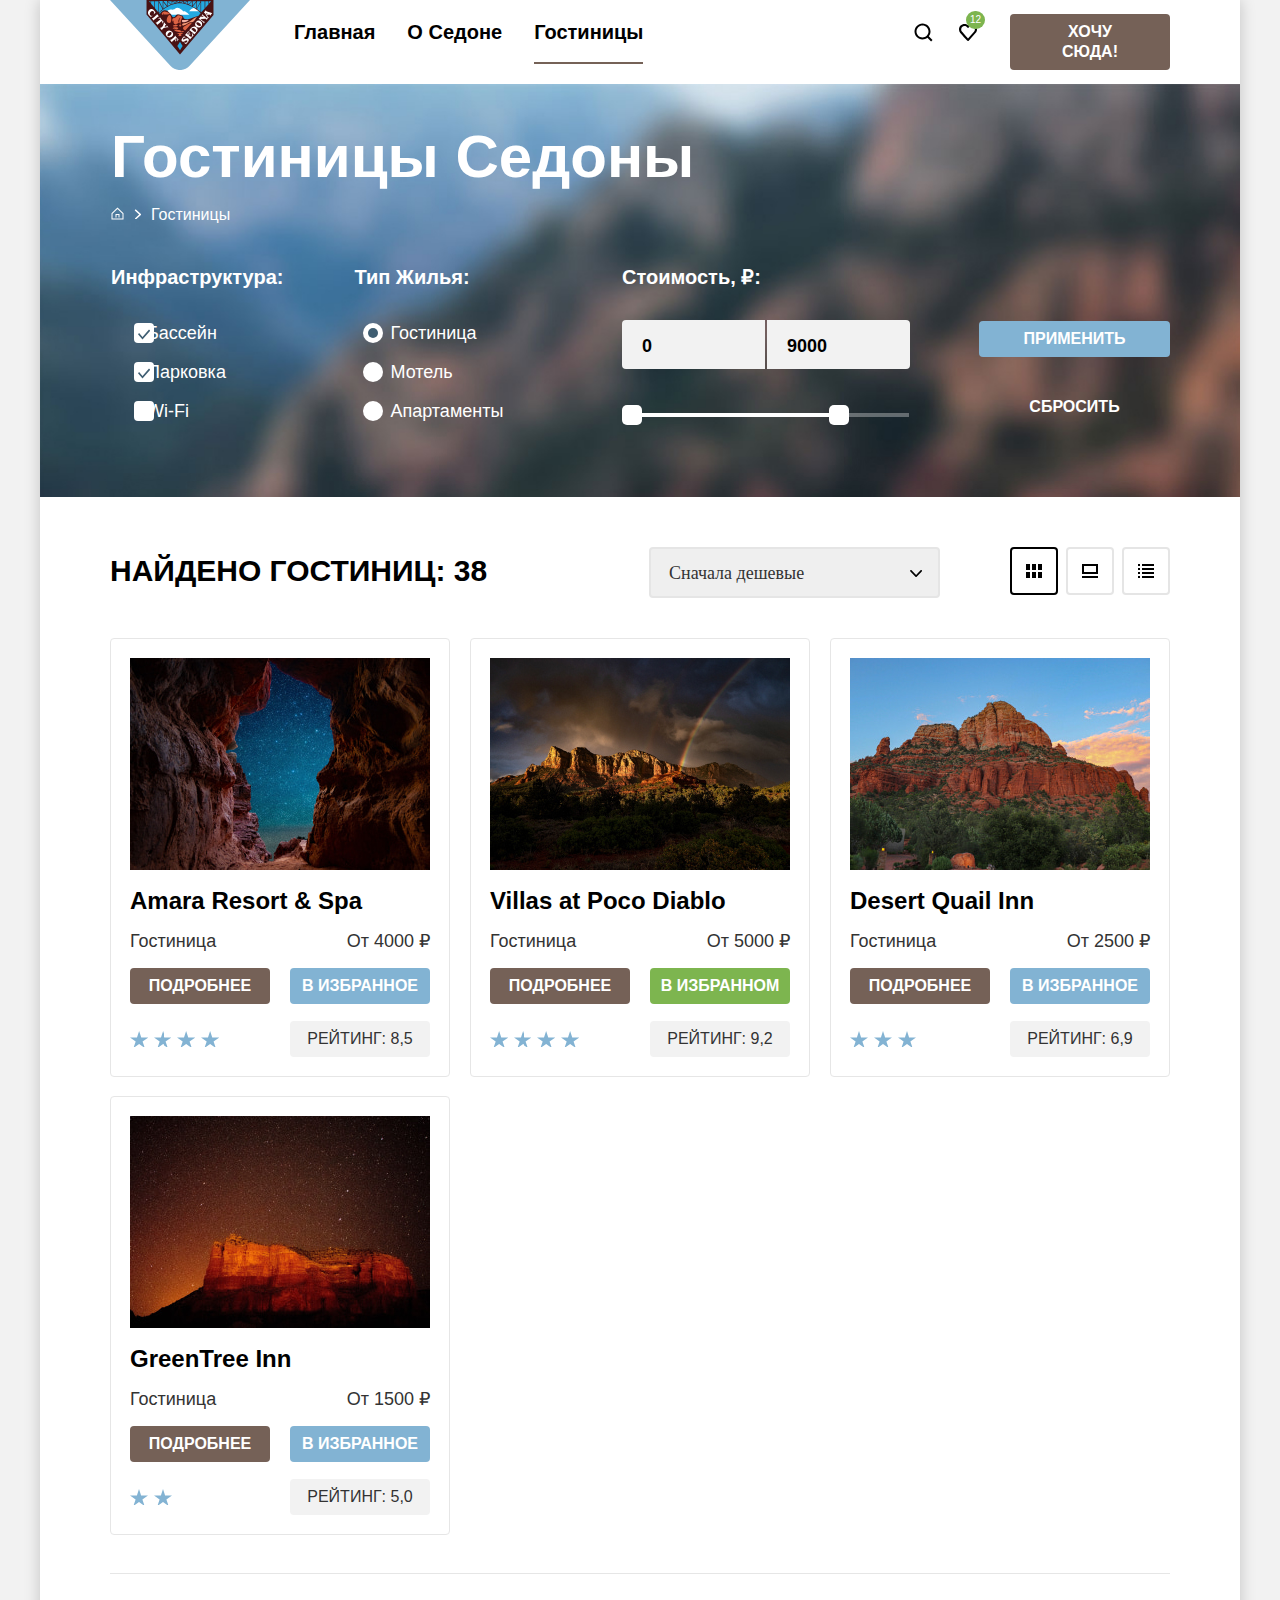
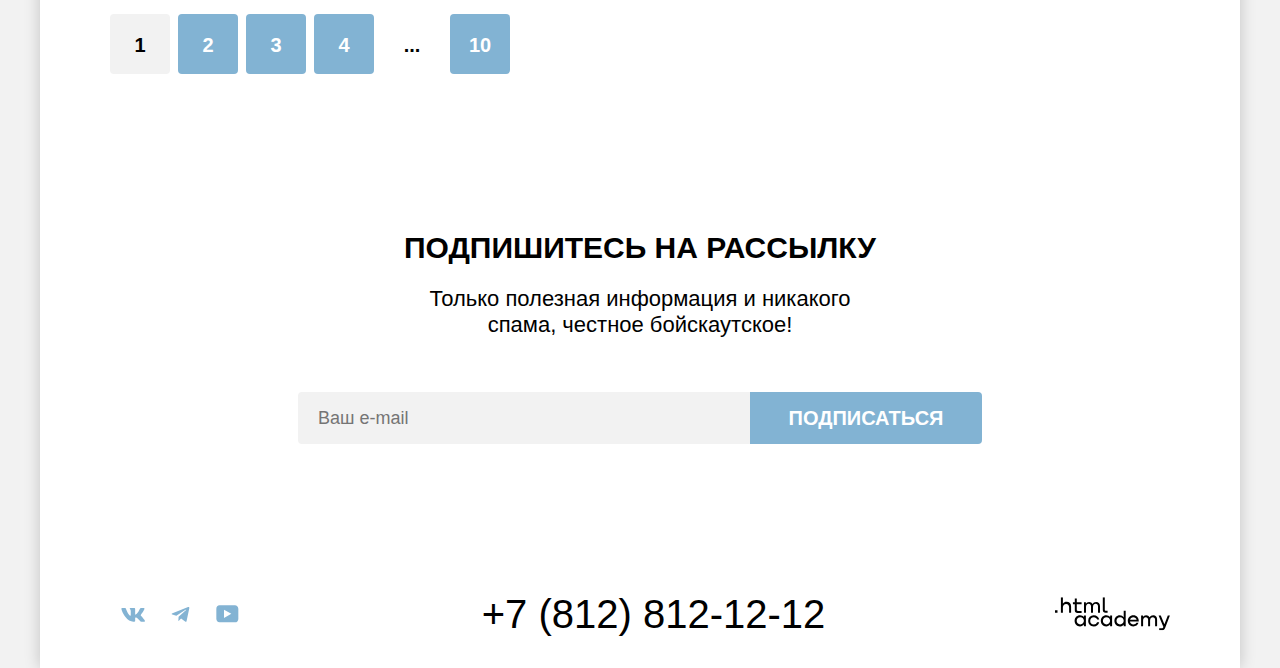
==== commit 5f192281: "Merge pull request #8 from SofiaBandurina/master" ====
--- a/catalog.html
+++ b/catalog.html
@@ -20,25 +20,31 @@
                 <nav class="navigation">
                     <ul class="navigation-list">
                         <li class="navigation-item">
-                            <a class="navigation-link" href="index.html">Главная</a>
+                            <a class="navigation-link text-link" href="index.html">Главная</a>
                         </li>
                         <li class="navigation-item">
-                            <a class="navigation-link" href="#">О Седоне</a>
+                            <a class="navigation-link text-link" href="#">О Седоне</a>
                         </li>
                         <li class="navigation-item current-page">
-                            <a class="navigation-link" href="catalog.html">Гостиницы</a>
+                            <a class="navigation-link text-link" href="catalog.html">Гостиницы</a>
                         </li>
                     </ul>
                     <ul class="user-nav-list">
                         <li class="user-nav-item">
-                            <a class="user-nav-link user-nav-link-search" href="#">
+                            <a class="user-nav-link user-nav-link-search text-link" href="#">
                                 <span class="visually-hidden">Поиск гостиниц</span>
+                                <svg width="44" height="64" viewBox="0 0 44 64" fill="none" xmlns="http://www.w3.org/2000/svg">
+                                    <path d="M31.5 40.0083L27.8 36.3287C28.8 35.0359 29.5 33.3453 29.5 31.4558C29.5 27.0801 25.9 23.5 21.5 23.5C17.1 23.5 13.5 27.1796 13.5 31.5552C13.5 35.9309 17.1 39.511 21.5 39.511C23.3 39.511 25 38.9144 26.4 37.8204L30.1 41.5L31.5 40.0083ZM21.5 37.5221C18.2 37.5221 15.5 34.837 15.5 31.5552C15.5 28.2735 18.2 25.5884 21.5 25.5884C24.8 25.5884 27.5 28.2735 27.5 31.5552C27.5 34.837 24.8 37.5221 21.5 37.5221Z" fill="currentColor"/>
+                                    </svg>
                             </a>
                         </li>
                         <li class="user-nav-item">
-                            <a class="user-nav-link user-nav-link-favorite" href="#">
+                            <a class="user-nav-link user-nav-link-favorite text-link" href="#">
                                 <span class="visually-hidden">Понравившиеся отели</span>
                                 <span class="favorite-number">12</span>
+                                <svg width="18" height="17" viewBox="0 0 18 17" fill="none" xmlns="http://www.w3.org/2000/svg">
+                                    <path d="M8.9 17C8.6 17 8.3 16.9 8.1 16.6C2.7 10.5 1.4 9.1 1.1 8.7C0.4 7.8 0 6.6 0 5.4C0 2.4 2.4 0 5.5 0C6.8 0 8 0.5 9 1.3C10 0.5 11.3 0 12.5 0C15.5 0 18 2.4 18 5.4C18 6.7 17.5 7.9 16.7 8.8L9.7 16.7C9.5 16.9 9.3 17 8.9 17ZM2.9 7.5C3.2 7.9 6.4 11.5 9 14.4L15.2 7.4C15.7 6.9 15.9 6.2 15.9 5.4C15.9 3.6 14.4 2.1 12.6 2.1C11.6 2.1 10.6 2.6 9.9 3.4C9.6 3.7 9.3 3.8 9 3.8C8.7 3.8 8.4 3.6 8.2 3.4C7.5 2.6 6.5 2.1 5.5 2.1C3.7 2.1 2.2 3.6 2.2 5.4C2.1 6.3 2.5 7 2.9 7.5C2.8 7.5 2.8 7.5 2.9 7.5Z" fill="currentColor"/>
+                                    </svg>
                             </a>
                         </li>
                         <li class="user-nav-item">
@@ -48,215 +54,241 @@
                 </nav>
             </header>
             <main class="main-inner main-container">
-                <!-- <section class="inner-search">
-                    <h1 class="search-title">Гостиницы Седоны</h1>
-                    <div class="search-container">
-                        <a class="" href="index.html">
-                            <span class="visually-hidden">Главная</span>
-                        </a>
-                        <h2 class="search-container-title"><a href="#">Гостиницы</a>
-                        </h2>
-                    </div>
-                    <section class="infrastructure">
-                        <h2 class="infrastructure-title">Инфраструктура:</h2>
-                        <ul class="infrastructure-list">
-                            <input type="checkbox" checked>
-                            <li class="infrastructure-item">Бассейн</li>
-                            <input type="checkbox" checked>
-                            <li class="infrastructure-item">Парковка</li>
-                            <input type="checkbox">
-                            <li class="infrastructure-item">Wi-Fi</li>
-                        </ul>
-                    </section>
-                    <section class="housing">
-                        <h2 class="housing-title">Тип жилья:</h2>
-                        <ul class="housing-list">
-                            <input type="radio" value="Гостиница" checked>
-                            <li class="housing-item">Гостиница</li>
-                            <input type="radio">
-                            <li class="housing-item">Мотель</li>
-                            <input type="radio">
-                            <li class="housing-item">Апартаменты</li>
-                        </ul>
-                    </section>
-                    <section class="prices">
-                        <h2 class="prices-title">Стоимость, ₽:</h2>
-                        <form class="prices-form" action="#" method="post">
-                            <input class="prices-number" type="number" name="number-from" value="0" placeholder="от">
-                            <input class="prices-number" type="number" name="number-before" value="9000"
-                                placeholder="до">
-                            <button class="apply-prices" type="submit">Применить</button>
-                            <button class="throw-off-prices" type="submit">Сбросить</button>
-                        </form>
-                    </section>
-                </section> -->
-
-
                 <section class="inner-filter">
                     <h1 class="search-title">Гостиницы Седоны</h1>
-
-
-                </section>
-
-                <secion class="results-inner">
-                    <section class="results-header">
-                        <h2 class="results-title-number">Найдено гостиниц:
-                            <span class="results-number">38</span>
-                        </h2>
-                        <form class="select-form">
-                            <select name="sorting-select" class="sorting-select">
-                                <option value="sorting-price">Сначала дешевые</option>
-                                <option value="sorting-price">Сначала дорогие</option>
-                            </select>
-                        </form>
-                        <ul class="sorting-hotels-list">
-                            <li class="sorting-hotels-item">
-                                <a class="sorting-hotels-link display-net current-display" href="#">
-                                    <span class="visually-hidden">Маленькие карточки</span>
+                    <nav class="search-navigation">
+                        <ul class="search-navigation-list">
+                            <li class="search-navigation-item">
+                                <a class="search-navigation-link home-page-link transparent-link" href="index.html">
+                                    <span class="visually-hidden">Главная</span>
+                                    <svg width="13" height="13" viewBox="0 0 13 13" fill="none" xmlns="http://www.w3.org/2000/svg">
+                                        <path d="M6.5 0.5L0.5 6.30006V12.5001H12.5V6.30006L6.5 0.5ZM11.5 11.5001H1.5V6.70005L6.5 1.9L11.5 6.70005V11.5001Z" fill="currentColor"/>
+                                        <path d="M4.5 10.5001H5.5V8.00005H7.5V10.5001H8.5V7.00005H4.5V10.5001Z" fill="currentColor"/>
+                                        </svg>
                                 </a>
                             </li>
-                            <li class="sorting-hotels-item">
-                                <a class="sorting-hotels-link display-window" href="#">
-                                    <span class="visually-hidden">Крупные карточки</span>
-                                </a>
-                            </li>
-                            <li class="sorting-hotels-item">
-                                <a class="sorting-hotels-link display-list" href="#">
-                                    <span class="visually-hidden">Список</span>
-                                </a>
+                            <li class="search-navigation-item">
+                                <a class="search-navigation-link transparent-link" href="#">Гостиницы</a>
                             </li>
                         </ul>
-                    </section>
-
-                    <section class="results-hotels">
-                        <ul class="results-list">
-                            <li class="results-item">
-                                <a class="link-image-hotel" href="#">
-                                    <img class="results-image" src=".//images/hotel-1.jpg"
-                                        alt="Мотель Amara Resort & Spa." width="300" height="212">
-                                </a>
-                                <a class="link-name-hotel" href="#">
-                                    <h3 class="results-title">Amara Resort & Spa</h3>
-                                </a>
-                                <div class="results-prices">
-                                    <span class="results-prices-hotel">Гостиница</span>
-                                    <span class="results-prices-desc">От 4000 ₽</span>
-                                </div>
-                                <div class="results-button">
-                                    <a class="link-results-button link-brown-button brown-link" href="#">
-                                        <span class="results-button-desc">Подробнее</span>
-                                    </a>
-                                    <a class="link-results-button link-blue-button blue-link" href="#">
-                                        <span class="results-button-desc">В избранное</span>
-                                    </a>
-                                    <div class="link-results-button results-star">
-                                        <span class="visually-hidden">Звезды</span>
-                                    </div>
-                                    <span class="link-results-button results-button-description">Рейтинг: 8,5</span>
-                                </div>
-                            </li>
-                            <li class="results-item">
-                                <a class="link-image-hotel" href="#">
-                                    <img class="results-image" src=".//images/hotel-2.jpg"
-                                        alt="Мотель Villas at Poco Diablo." width="300" height="212"></a>
-                                <a class="link-name-hotel" href="#">
-                                    <h3 class="results-title">Villas at Poco Diablo</h3>
-                                </a>
-                                <div class="results-prices">
-                                    <span class="results-prices-hotel">Гостиница</span>
-                                    <span class="results-prices-desc">От 5000 ₽</span>
-                                </div>
-                                <div class="results-button">
-                                    <a class="link-results-button link-brown-button brown-link" href="#">
-                                        <span class="results-button-desc">Подробнее</span>
-                                    </a>
-                                    <a class="link-results-button link-blue-button blue-link gree-current-favorites"
-                                        href="#">
-                                        <span class="results-button-desc">В избранном</span>
-                                    </a>
-                                    <div class="link-results-button results-star">
-                                        <span class="visually-hidden">Звезды</span>
-                                    </div>
-                                    <span class="link-results-button results-button-description">Рейтинг: 9,2</span>
-                                </div>
-                            </li>
-                            <li class="results-item">
-                                <a class="link-image-hotel" href="#">
-                                    <img class="results-image" src=".//images/hotel-3.jpg" alt="Desert Quail Inn."
-                                        width="300" height="212"></a>
-                                <a class="link-name-hotel" href="#">
-                                    <h3 class="results-title">Desert Quail Inn</h3>
-                                </a>
-                                <div class="results-prices">
-                                    <span class="results-prices-hotel">Гостиница</span>
-                                    <span class="results-prices-desc">От 2500 ₽</span>
-                                </div>
-                                <div class="results-button">
-                                    <a class="link-results-button link-brown-button brown-link" href="#">
-                                        <span class="results-button-desc">Подробнее</span>
-                                    </a>
-                                    <a class="link-results-button link-blue-button blue-link" href="#">
-                                        <span class="results-button-desc">В избранное</span>
-                                    </a>
-                                    <div class="link-results-button results-star">
-                                        <span class="visually-hidden">Звезды</span>
-                                    </div>
-                                    <span class="link-results-button results-button-description">Рейтинг: 6,9</span>
-                                </div>
-                            </li>
-                            <li class="results-item">
-                                <a class="link-image-hotel" href="#">
-                                    <img class="results-image" src=".//images/hotel-4.jpg" alt="Мотель GreenTree Inn."
-                                        width="300" height="212"></a>
-                                <a class="link-name-hotel" href="#">
-                                    <h3 class="results-title">GreenTree Inn</h3>
-                                </a>
-                                <div class="results-prices">
-                                    <span class="results-prices-hotel">Гостиница</span>
-                                    <span class="results-prices-desc">От 1500 ₽</span>
-                                </div>
-                                <div class="results-button">
-                                    <a class="link-results-button link-brown-button brown-link" href="#">
-                                        <span class="results-button-desc">Подробнее</span>
-                                    </a>
-                                    <a class="link-results-button link-blue-button blue-link" href="#">
-                                        <span class="results-button-desc">В избранное</span>
-                                    </a>
-                                    <div class="link-results-button results-star">
-                                        <span class="visually-hidden">Звезды</span>
-                                    </div>
-                                    <span class="link-results-button results-button-description">Рейтинг: 5,0</span>
-                                </div>
-                            </li>
-                        </ul>
-                    </section>
-                    <ul class="pagination">
-                        <li class="pagination-number">
-                            <a class="link-pagination link-pagination-current" href="#">1</a>
-                        </li>
-                        <li class="pagination-number">
-                            <a class="link-pagination blue-link" href="#">2</a>
-                        </li>
-                        <li class="pagination-number">
-                            <a class="link-pagination blue-link" href="#">3</a>
-                        </li>
-                        <li class="pagination-number">
-                            <a class="link-pagination blue-link" href="#">4</a>
-                        </li>
-                        <li class="pagination-number">
-                            <a class="link-pagination link-intermediate" href="#">...</a>
-                        </li>
-                        <li class="pagination-number">
-                            <a class="link-pagination blue-link" href="#">10</a>
-                        </li>
-                    </ul>
+                    </nav>
+                    <form class="parameters-form" action="https://echo.htmlacademy.ru/" method="get">
+                        <div class="infrastructure-container">
+                            <fieldset class="fieldset fieldset-infrastructure">
+                                <legend class="title title-infrastructure">Инфраструктура:</legend>
+                                <label class="parameter-selection transparent-link">
+                                    <input class="parameters-input selection-checkbox" type="checkbox"
+                                        name="pool" checked="checked">Бассейн
+                                </label>
+                                <label class="parameter-selection transparent-link">
+                                    <input class="parameters-input selection-checkbox" type="checkbox"
+                                        name="parking" checked="checked">Парковка
+                                </label>
+                                <label class="parameter-selection transparent-link">
+                                    <input class="parameters-input selection-checkbox" type="checkbox"
+                                        name="wi-fi">Wi-Fi
+                                </label>
+                            </fieldset>
+                            <fieldset class="fieldset fieldset-type-housing">
+                                <legend class="title title-type-housing">Тип жилья:</legend>
+                                <label class="parameter-selection transparent-link">
+                                    <input class="parameters-input selection-radio" type="radio"
+                                        name="types-housing" checked="checked">Гостиница
+                                </label>
+                                <label class="parameter-selection transparent-link">
+                                    <input class="parameters-input selection-radio" type="radio"
+                                        name="types-housing">Мотель
+                                </label>
+                                <label class="parameter-selection transparent-link">
+                                    <input class="parameters-input selection-radio" type="radio"
+                                        name="types-housing">Апартаменты
+                                </label>
+                            </fieldset>
+                        </div>
+                        <fieldset class="fieldset fieldset-price">
+                            <legend class="title title-price">Стоимость, ₽:</legend>
+                            <div class="container-selection">
+                                <input class="selection-price price-from form-link" type="number" name="selection-price"
+                                    placeholder="от" value="0">
+                                <input class="selection-price price-before form-link" type="number"
+                                    name="selection-price" placeholder="до" value="9000">
+                            </div>
+                            <div class="price-range">
+                                <div class="schale">
+                                    <div class="range"></div>
+                                    <button class="range-handle range-handle-min" type="button">
+                                        <span class="visually-hidden">Минимальная цена</span>
+                                    </button>
+                                    <button class="range-handle range-handle-max" type="button">
+                                        <span class="visually-hidden">Максимальная цена</span>
+                                    </button>
+                                </div>
+                            </div>
+                        </fieldset>
+                        <fieldset class="fieldset fieldset-buttons">
+                            <legend class="visually-hidden">Кнопки</legend>
+                            <button class="apply-button blue-link" type="submit">Применить</button>
+                            <button class="reset-button transparent-link" type="reset">Сбросить</button>
+                        </fieldset>
+                    </form>
+                </section>
+                <section class="results-header">
+                    <h2 class="results-title-number">Найдено гостиниц:
+                        <span class="results-number">38</span>
+                    </h2>
+                    <form class="select-form">
+                        <select name="sorting-select" class="sorting-select">
+                            <option value="sorting-price">Сначала дешевые</option>
+                            <option value="sorting-price">Сначала дорогие</option>
+                        </select>
+                        <div class="arrow-sorting"></div>
+                    </form>
+                    <ul class="sorting-hotels-list">
+                        <li class="sorting-hotels-item">
+                            <a class="sorting-hotels-link display-net current-display" href="#">
+                                <span class="visually-hidden">Маленькие карточки</span>
+                            </a>
+                        </li>
+                        <li class="sorting-hotels-item">
+                            <a class="sorting-hotels-link display-window" href="#">
+                                <span class="visually-hidden">Крупные карточки</span>
+                            </a>
+                        </li>
+                        <li class="sorting-hotels-item">
+                            <a class="sorting-hotels-link display-list" href="#">
+                                <span class="visually-hidden">Список</span>
+                            </a>
+                        </li>
+                    </ul>
+                </section>
+                <section class="results-hotels">
+                    <ul class="results-list">
+                        <li class="results-item">
+                            <a class="link-image-hotel" href="#">
+                                <img class="results-image" src=".//images/hotel-1.jpg" alt="Мотель Amara Resort & Spa."
+                                    width="300" height="212">
+                            </a>
+                            <a class="link-name-hotel text-link" href="#">
+                                <h3 class="results-title">Amara Resort & Spa</h3>
+                            </a>
+                            <div class="results-prices">
+                                <span class="results-prices-hotel">Гостиница</span>
+                                <span class="results-prices-desc">От 4000 ₽</span>
+                            </div>
+                            <div class="results-button">
+                                <a class="link-results-button link-brown-button brown-link" href="#">
+                                    <span class="results-button-desc">Подробнее</span>
+                                </a>
+                                <a class="link-results-button link-blue-button blue-link" href="#">
+                                    <span class="results-button-desc">В избранное</span>
+                                </a>
+                                <div class="link-results-button results-star results-star-four">
+                                    <span class="visually-hidden">4 Звезды</span>
+                                </div>
+                                <span class="link-results-button results-button-description">Рейтинг: 8,5</span>
+                            </div>
+                        </li>
+                        <li class="results-item">
+                            <a class="link-image-hotel" href="#">
+                                <img class="results-image" src=".//images/hotel-2.jpg"
+                                    alt="Мотель Villas at Poco Diablo." width="300" height="212"></a>
+                            <a class="link-name-hotel text-link" href="#">
+                                <h3 class="results-title">Villas at Poco Diablo</h3>
+                            </a>
+                            <div class="results-prices">
+                                <span class="results-prices-hotel">Гостиница</span>
+                                <span class="results-prices-desc">От 5000 ₽</span>
+                            </div>
+                            <div class="results-button">
+                                <a class="link-results-button link-brown-button brown-link" href="#">
+                                    <span class="results-button-desc">Подробнее</span>
+                                </a>
+                                <a class="link-results-button green-current-favorites" href="#">
+                                    <span class="results-button-desc">В избранном</span>
+                                </a>
+                                <div class="link-results-button results-star results-star-four">
+                                    <span class="visually-hidden">4 Звезды</span>
+                                </div>
+                                <span class="link-results-button results-button-description">Рейтинг: 9,2</span>
+                            </div>
+                        </li>
+                        <li class="results-item">
+                            <a class="link-image-hotel" href="#">
+                                <img class="results-image" src=".//images/hotel-3.jpg" alt="Desert Quail Inn."
+                                    width="300" height="212"></a>
+                            <a class="link-name-hotel text-link" href="#">
+                                <h3 class="results-title">Desert Quail Inn</h3>
+                            </a>
+                            <div class="results-prices">
+                                <span class="results-prices-hotel">Гостиница</span>
+                                <span class="results-prices-desc">От 2500 ₽</span>
+                            </div>
+                            <div class="results-button">
+                                <a class="link-results-button link-brown-button brown-link" href="#">
+                                    <span class="results-button-desc">Подробнее</span>
+                                </a>
+                                <a class="link-results-button link-blue-button blue-link" href="#">
+                                    <span class="results-button-desc">В избранное</span>
+                                </a>
+                                <div class="link-results-button results-star results-star-three">
+                                    <span class="visually-hidden">3 Звезды</span>
+                                </div>
+                                <span class="link-results-button results-button-description">Рейтинг: 6,9</span>
+                            </div>
+                        </li>
+                        <li class="results-item">
+                            <a class="link-image-hotel" href="#">
+                                <img class="results-image" src=".//images/hotel-4.jpg" alt="Мотель GreenTree Inn."
+                                    width="300" height="212"></a>
+                            <a class="link-name-hotel text-link" href="#">
+                                <h3 class="results-title">GreenTree Inn</h3>
+                            </a>
+                            <div class="results-prices">
+                                <span class="results-prices-hotel">Гостиница</span>
+                                <span class="results-prices-desc">От 1500 ₽</span>
+                            </div>
+                            <div class="results-button">
+                                <a class="link-results-button link-brown-button brown-link" href="#">
+                                    <span class="results-button-desc">Подробнее</span>
+                                </a>
+                                <a class="link-results-button link-blue-button blue-link" href="#">
+                                    <span class="results-button-desc">В избранное</span>
+                                </a>
+                                <div class="link-results-button results-star results-star-two">
+                                    <span class="visually-hidden">2 Звезды</span>
+                                </div>
+                                <span class="link-results-button results-button-description">Рейтинг: 5,0</span>
+                            </div>
+                        </li>
+                    </ul>
+                </section>
+                <ul class="pagination">
+                    <li class="pagination-number">
+                        <a class="link-pagination link-pagination-current text-link" href="#">1</a>
+                    </li>
+                    <li class="pagination-number">
+                        <a class="link-pagination blue-link" href="#">2</a>
+                    </li>
+                    <li class="pagination-number">
+                        <a class="link-pagination blue-link" href="#">3</a>
+                    </li>
+                    <li class="pagination-number">
+                        <a class="link-pagination blue-link" href="#">4</a>
+                    </li>
+                    <li class="pagination-number">
+                        <a class="link-pagination link-intermediate text-link" href="#">...</a>
+                    </li>
+                    <li class="pagination-number">
+                        <a class="link-pagination blue-link" href="#">10</a>
+                    </li>
+                </ul>
             </main>
             <footer class="main-footer">
                 <section class="subscription subscription-catalog">
                     <h2 class="subscription-title">Подпишитесь на рассылку</h2>
                     <p class="subscription-text">Только полезная информация и никакого спама, честное бойскаутское!</p>
                     <form class="subscription-form" action="https://echo.htmlacademy.ru/" method="post">
-                        <input class="subscription-field" type="email" name="subscription-email"
+                        <input class="subscription-field form-link" type="email" name="subscription-email"
                             placeholder="Ваш e-mail" required>
                         <button class="subscription-button blue-link" type="submit">Подписаться</button>
                     </form>
@@ -267,24 +299,53 @@
                         <li class="contacts-item">
                             <a class="contacts-link contacts-link-vkontakte" href="https://vk.com/htmlacademy">
                                 <span class="visually-hidden">Вконтакте</span>
+                                <svg width="48" height="41" viewBox="0 0 48 41" fill="none"
+                                    xmlns="http://www.w3.org/2000/svg">
+                                    <path fill-rule="evenodd" clip-rule="evenodd"
+                                        d="M35.1164 14.8044C35.2824 14.2584 35.1164 13.8564 34.3214 13.8564H31.6964C31.0284 13.8564 30.7204 14.2034 30.5534 14.5864C30.5534 14.5864 29.2184 17.7824 27.3274 19.8584C26.7154 20.4604 26.4374 20.6514 26.1034 20.6514C25.9364 20.6514 25.6854 20.4604 25.6854 19.9134V14.8044C25.6854 14.1484 25.5014 13.8564 24.9454 13.8564H20.8174C20.4004 13.8564 20.1494 14.1604 20.1494 14.4494C20.1494 15.0704 21.0954 15.2144 21.1924 16.9624V20.7604C21.1924 21.5934 21.0394 21.7444 20.7054 21.7444C19.8154 21.7444 17.6504 18.5334 16.3654 14.8594C16.1164 14.1444 15.8644 13.8564 15.1934 13.8564H12.5664C11.8164 13.8564 11.6664 14.2034 11.6664 14.5864C11.6664 15.2684 12.5564 18.6564 15.8114 23.1374C17.9814 26.1974 21.0364 27.8564 23.8194 27.8564C25.4884 27.8564 25.6944 27.4884 25.6944 26.8534V24.5404C25.6944 23.8034 25.8524 23.6564 26.3814 23.6564C26.7714 23.6564 27.4384 23.8484 28.9964 25.3234C30.7764 27.0724 31.0694 27.8564 32.0714 27.8564H34.6964C35.4464 27.8564 35.8224 27.4884 35.6064 26.7604C35.3684 26.0364 34.5184 24.9854 33.3914 23.7384C32.7794 23.0284 31.8614 22.2634 31.5824 21.8804C31.1934 21.3894 31.3044 21.1704 31.5824 20.7334C31.5824 20.7334 34.7824 16.3074 35.1154 14.8044H35.1164Z"
+                                        fill="currentColor" />
+                                </svg>
                             </a>
                         </li>
                         <li class="contacts-item">
                             <a class="contacts-link contacts-link-telegram" href="https://t.me/htmlacademy ">
                                 <span class="visually-hidden">Телеграм</span>
+                                <svg width="48" height="41" viewBox="0 0 48 41" fill="none"
+                                    xmlns="http://www.w3.org/2000/svg">
+                                    <path
+                                        d="M31.785 12.9557L15.8405 19.1042C14.7523 19.5413 14.7586 20.1483 15.6408 20.419L19.7344 21.696L29.2058 15.7201C29.6537 15.4477 30.0629 15.5942 29.7265 15.8928L22.0528 22.8183H22.051L22.0528 22.8192L21.7705 27.0387C22.1841 27.0387 22.3667 26.8489 22.5987 26.625L24.5871 24.6915L28.7229 27.7464C29.4855 28.1664 30.0332 27.9506 30.2229 27.0405L32.9379 14.2453C33.2158 13.1311 32.5126 12.6266 31.785 12.9557Z"
+                                        fill="currentColor" />
+                                </svg>
                             </a>
                         </li>
                         <li class="contacts-item">
                             <a class="contacts-link contacts-link-youtube"
                                 href="https://www.youtube.com/user/htmlacademyru">
                                 <span class="visually-hidden">Ютуб</span>
-                            </a>
-                        </li>
-                    </ul>
-                    <a class="contacts-phone" href="tel:+78128121212">+7 (812) 812-12-12</a>
-                    <a class="html-logo" href="https://htmlacademy.ru/">
+                                <svg width="23" height="18" viewBox="0 0 23 18" fill="none"
+                                    xmlns="http://www.w3.org/2000/svg">
+                                    <path
+                                        d="M18.9402 0.356445H3.50738C1.64668 0.356445 0.333252 1.9502 0.333252 3.75645V13.8502C0.333252 15.7627 1.64668 17.3564 3.50738 17.3564H19.1591C20.8009 17.3564 22.3333 15.7627 22.3333 13.9564V3.75645C22.1143 1.9502 20.8009 0.356445 18.9402 0.356445ZM7.99494 12.8939V4.81894L15.3283 8.85645L7.99494 12.8939Z"
+                                        fill="currentColor" />
+                                </svg>
+                            </a>
+                        </li>
+                    </ul>
+                    <a class="contacts-phone text-link" href="tel:+78128121212">+7 (812) 812-12-12</a>
+                    <a class="html-logo text-link" href="https://htmlacademy.ru/">
                         <img class="html-logo-icon" src="./images/logo-html-academy.svg" alt="Логотип HTML Academy."
                             width="115" height="33">
+                        <svg xmlns="http://www.w3.org/2000/svg" width="115" height="34" fill="currentColor">
+                            <g fill="#currentColor" clip-path="url(#a)">
+                                <path
+                                    d="M0 13.26v2.6h2.5v-2.6H0ZM11.6 4.86c-1.6 0-2.8.7-3.6 1.7h-.1V.36h-2v15.5h2v-5.3c0-2.1 1.3-3.6 3.3-3.6 1.8 0 2.9 1.4 2.9 3.2v5.7h2v-6.1c.1-3-1.8-4.9-4.5-4.9ZM26.6 5.16h-4.8v-3.7h-2v3.8h-1.9v2h1.9v6c0 1.7 1 2.7 2.7 2.7h4.1v-2h-3.7c-.7 0-1.1-.4-1.1-1.1v-5.7h4.8v-2ZM41.1 4.96c-1.6 0-2.9.8-3.5 2.1h-.1c-.6-1.2-1.8-2.1-3.4-2.1-1.4 0-2.5.8-3.1 1.8h-.1v-1.6H29v10.6h2v-5.4c0-2 1-3.5 2.6-3.5 1.5 0 2.4 1 2.4 2.6v6.3h2v-5.6c0-2.4 1.4-3.3 2.6-3.3 1.5 0 2.4 1 2.4 2.6v6.3h2v-6.5c.1-2.5-1.4-4.3-3.9-4.3ZM47.8 13.06c0 1.7 1 2.7 2.8 2.7h2v-2h-1.7c-.7 0-1.1-.4-1.1-1.1V.36h-2v12.7ZM28.9 20.06c-.9-1.1-2.2-1.8-3.9-1.8-3.1 0-5.4 2.3-5.4 5.6s2.3 5.6 5.4 5.6c1.8 0 3-.8 3.8-1.9h.1v1.6h2v-10.6h-2v1.5Zm-3.6 7.4c-2.2 0-3.6-1.6-3.6-3.6s1.4-3.6 3.6-3.6 3.6 1.6 3.6 3.6c0 1.9-1.4 3.6-3.6 3.6ZM44.2 22.36c-.5-2.4-2.6-4.1-5.4-4.1a5.4 5.4 0 0 0-5.6 5.6c0 3.1 2.2 5.6 5.6 5.6 2.8 0 4.9-1.8 5.4-4.2h-2.1a3.4 3.4 0 0 1-3.3 2.3c-2.2 0-3.6-1.6-3.6-3.6s1.4-3.6 3.6-3.6c1.6 0 2.8 1 3.3 2.2h2.1v-.2ZM55.1 20.06c-.9-1.1-2.2-1.8-3.9-1.8-3.1 0-5.4 2.3-5.4 5.6s2.3 5.6 5.4 5.6c1.8 0 3-.8 3.8-1.9h.1v1.6h2v-10.6h-2v1.5Zm-3.6 7.4c-2.2 0-3.6-1.6-3.6-3.6s1.4-3.6 3.6-3.6 3.6 1.6 3.6 3.6c0 1.9-1.5 3.6-3.6 3.6ZM68.7 20.16c-.9-1.1-2.2-1.9-3.9-1.9-3.1 0-5.4 2.3-5.4 5.6s2.2 5.6 5.4 5.6c1.7 0 3-.8 3.8-1.8h.1v1.5h2v-15.4h-2v6.4Zm-3.6 7.3c-2.2 0-3.6-1.6-3.6-3.6s1.4-3.6 3.6-3.6 3.6 1.6 3.6 3.6c-.1 2-1.5 3.6-3.6 3.6ZM78.3 18.26c-3.3 0-5.5 2.5-5.5 5.6 0 3 2.1 5.6 5.5 5.6 2.5 0 4.5-1.3 5.2-3.6h-2.1c-.5 1-1.6 1.6-3 1.6-1.9 0-3.3-1.3-3.4-2.9h8.8c.2-3.6-2-6.3-5.5-6.3Zm0 1.9c1.7 0 3 1 3.3 2.6h-6.5c.3-1.5 1.5-2.6 3.2-2.6ZM98.2 18.26c-1.6 0-2.9.8-3.6 2h-.1c-.6-1.2-1.8-2-3.4-2-1.4 0-2.5.7-3.1 1.8v-1.5h-1.9v10.6h2v-5.4c0-2 1-3.4 2.6-3.5 1.5 0 2.4 1 2.4 2.6v6.3h2v-5.6c0-2.4 1.4-3.3 2.6-3.3 1.5 0 2.4 1 2.4 2.6v6.3h2v-6.5c.1-2.6-1.4-4.4-3.9-4.4ZM109.4 27.36l-3.6-8.9h-2.2l4.8 11.6c-.3.9-.7 1.2-1.7 1.2h-2.5v2h2.5c1.8 0 2.8-.8 3.5-2.6l4.7-12.2h-2.1l-3.4 8.9Z" />
+                            </g>
+                            <defs>
+                                <clipPath id="a">
+                                    <path fill="#currentColor" d="M0 .36h115v33H0z" />
+                                </clipPath>
+                            </defs>
+                        </svg>
                     </a>
                 </section>
             </footer>
--- a/styles/styles.css
+++ b/styles/styles.css
@@ -135,21 +135,29 @@
 }
 
 .user-nav-link-search {
-  background-image: url("../images/search-icon1.svg");
+  /* background-image: url("../images/search-icon1.svg"); */
+  display: flex;
+  background-repeat: no-repeat;
+  background-position: center;
+  padding: 22px 0;
+  width: 46px;
+  height: 20px;
+  justify-content: center;
+  align-items: center;
+  color: #000000;
+}
+
+.user-nav-link-favorite {
+  /* background-image: url("../images/icon-heart1.svg"); */
+  display: flex;
   background-repeat: no-repeat;
   background-position: center;
   padding: 22px 12px;
   width: 20px;
   height: 20px;
-}
-
-.user-nav-link-favorite {
-  background-image: url("../images/icon-heart1.svg");
-  background-repeat: no-repeat;
-  background-position: center;
-  padding: 22px 12px;
-  width: 20px;
-  height: 20px;
+  justify-content: center;
+  align-items: center;
+  color: #000000;
 }
 
 .favorite-number {
@@ -162,6 +170,7 @@
   position: absolute;
   left: 20px;
   top: 11px;
+  color: #ffffff;
 }
 
 .button-want-here {
@@ -336,7 +345,7 @@
 .invitation-item {
   width: 400px;
   background-color: rgba(131, 179, 211, 0.12);
-  padding: 81px 0;
+  padding: 79px 0;
 }
 
 .invitation-item:nth-child(2n) {
@@ -367,7 +376,7 @@
   background-position: center;
   background-repeat: no-repeat;
   width: 75px;
-  height: 72px;
+  height: 76px;
   margin: 0 auto 30px;
 }
 
@@ -376,7 +385,7 @@
   background-position: center;
   background-repeat: no-repeat;
   width: 75px;
-  height: 72px;
+  height: 76px;
   margin: 0 auto 30px;
 }
 
@@ -385,7 +394,7 @@
   background-position: center;
   background-repeat: no-repeat;
   width: 75px;
-  height: 72px;
+  height: 76px;
   margin: 0 auto 30px;
 }
 
@@ -499,6 +508,7 @@
   border: none;
   border-radius: 0 4px 4px 0;
   font-family: "PT Sans", "Arial", sans-serif;
+  cursor: pointer;
 }
 
 .contacts {
@@ -524,13 +534,17 @@
 }
 
 .contacts-link {
+  display: flex;
   width: 47px;
   height: 40px;
   background-position: center;
   background-repeat: no-repeat;
-}
-
-.contacts-link-vkontakte {
+  justify-content: center;
+  align-items: center;
+  color: #83b3d3;
+}
+
+/* .contacts-link-vkontakte {
   background-image: url("../images/icon-social-vk1.svg");
 }
 
@@ -540,7 +554,7 @@
 
 .contacts-link-youtube {
   background-image: url("../images/icon-social-youtube1.svg");
-}
+} */
 
 .contacts-phone {
   font-size: 40px;
@@ -552,10 +566,15 @@
   margin-right: 158px;
 }
 
-.html-logo {}
+.html-logo {
+  display: flex;
+  align-items: center;
+  justify-content: center;
+  color: #000000;
+}
 
 .html-logo-icon {
-  display: block;
+  display: none;
 }
 
 .inner-filter {
@@ -567,7 +586,7 @@
   color: #ffffff;
   width: 1200px;
   min-height: 412px;
-  padding: 35px 70px 70px;
+  padding: 34px 70px 59px 65px;
   box-sizing: border-box;
 }
 
@@ -577,14 +596,274 @@
   font-size: 60px;
   line-height: 78px;
   text-align: start;
-}
-
-
-
-
-
-
-
+  margin: 0 0 5px 6px;
+}
+
+.search-navigation {
+  margin-bottom: 39px;
+}
+
+.search-navigation-list {
+  list-style: none;
+  display: flex;
+  gap: 21px;
+  margin: 0;
+  padding: 0;
+  flex-wrap: wrap;
+}
+
+.search-navigation-item {
+  position: relative;
+}
+
+.search-navigation-item:not(:last-child)::after {
+  content: "";
+  position: absolute;
+  background-image: url("../images/arrow-page.svg");
+  width: 7px;
+  height: 10px;
+  top: 30%;
+  left: 115%;
+}
+
+.search-navigation-link {
+  text-decoration: none;
+  font-style: normal;
+  font-weight: 400;
+  font-size: 16px;
+  line-height: 21px;
+  color: #ffffff;
+}
+
+.home-page-link {
+  /* background-image: url("../images/home-page.svg"); */
+  display: flex;
+  width: 13px;
+  height: 13px;
+  background-repeat: no-repeat;
+  background-position: center;
+  padding: 6px;
+  color: #ffffff;
+  justify-content: center;
+  align-items: center;
+}
+
+.parameters-form {
+  display: flex;
+  flex-wrap: wrap;
+  gap: 69px;
+}
+
+.infrastructure-container {
+  display: flex;
+  flex-wrap: wrap;
+  gap: 65px;
+  width: 448px;
+}
+
+.fieldset {
+  margin: 0;
+  padding: 0;
+  border: 0 none;
+  text-align: start;
+  display: flex;
+  flex-direction: column;
+  flex-wrap: wrap;
+}
+
+.fieldset-infrastructure {}
+
+.title {
+  padding: 0;
+  font-weight: 700;
+  font-size: 20px;
+  line-height: 24px;
+  text-transform: capitalize;
+  margin: 0 0 32px 6px;
+}
+
+.title-infrastructure {}
+
+.title-type-housing {}
+
+.title-price {
+  margin: 0 0 31px 0;
+}
+
+.parameter-selection {
+  font-weight: 400;
+  font-size: 18px;
+  line-height: 23px;
+  margin: 1px 0 15px 42px;
+  position: relative;
+}
+
+.fieldset-type-housing {}
+
+.fieldset-price {
+  row-gap: 44px;
+}
+
+.parameters-input {
+  appearance: none;
+  margin: 0;
+}
+
+.selection-checkbox::before {
+  content: '';
+  display: block;
+  margin: -2px 0 0 0;
+  width: 20px;
+  height: 20px;
+  background: #ffffff;
+  border-radius: 4px;
+  position: absolute;
+  right: 129px;
+  top: 3px;
+  cursor: pointer;
+}
+
+.selection-checkbox:checked::after {
+  content: '';
+  display: block;
+  width: 12px;
+  height: 11px;
+  background-image: url("../images/checkbox.svg");
+  position: absolute;
+  right: 133px;
+  top: 7px;
+}
+
+.selection-radio::before {
+  content: '';
+  display: block;
+  margin: -2px 0 0 0;
+  width: 20px;
+  height: 20px;
+  background: #ffffff;
+  border-radius: 10px;
+  position: absolute;
+  right: 120px;
+  top: 3px;
+  cursor: pointer;
+}
+
+.selection-radio:checked::after {
+  content: '';
+  display: block;
+  margin: -2px 0 0 0;
+  width: 10px;
+  height: 10px;
+  background: #3f5e72;
+  border-radius: 10px;
+  position: absolute;
+  right: 125px;
+  top: 8px;
+}
+
+.container-selection {
+  display: flex;
+  gap: 2px;
+}
+
+.container-button {}
+
+.selection-price {
+  padding: 14px 4px 11px 20px;
+  width: 143px;
+  background: #f2f2f2;
+  border: none;
+  box-sizing: border-box;
+  font-size: 18px;
+  line-height: 24px;
+  font-weight: 700;
+}
+
+.price-from {
+  border-radius: 4px 0 0 4px;
+}
+
+.price-before {
+  border-radius: 0 4px 4px 0;
+}
+
+.selection-price::placeholder {
+  text-align: right;
+  font-weight: 400;
+}
+
+.price-range {
+  width: 287px;
+  height: 20px;
+  position: relative;
+}
+
+.schale {
+  height: 4px;
+  background-color: #ffffff52;
+}
+
+.range {
+  height: 4px;
+  width: 226px;
+  background-color: #ffffff;
+}
+
+.range-handle {
+  width: 20px;
+  height: 20px;
+  background-color: #ffffff;
+  border-radius: 5px;
+  border: none;
+  cursor: pointer;
+}
+
+.range-handle-min {
+  position: absolute;
+  bottom: 8px;
+}
+
+.range-handle-max {
+  position: absolute;
+  bottom: 8px;
+  right: 60px;
+}
+
+.fieldset-buttons {
+  margin: 56px 0 0 0;
+  row-gap: 32px;
+}
+
+.apply-button {
+  width: 191px;
+  height: 36px;
+  font-family: inherit;
+  font-weight: 700;
+  font-size: 16px;
+  line-height: 20px;
+  text-align: center;
+  text-transform: uppercase;
+  color: #FFFFFF;
+  background: #82b3d3;
+  border-radius: 4px;
+  border: 0;
+  cursor: pointer;
+}
+
+.reset-button {
+  width: 191px;
+  height: 36px;
+  font-family: inherit;
+  font-weight: 700;
+  font-size: 16px;
+  line-height: 20px;
+  text-align: center;
+  text-transform: uppercase;
+  color: #ffffff;
+  background: none;
+  border: 0;
+  cursor: pointer;
+}
 
 .results-header {
   width: 1060px;
@@ -592,7 +871,6 @@
   display: flex;
   justify-content: space-between;
   padding: 50px 0 40px 0;
-  align-items: center;
 }
 
 .results-title-number {
@@ -601,13 +879,17 @@
   font-size: 30px;
   line-height: 36px;
   text-transform: uppercase;
-  width: 480px;
+  width: 535px;
   text-align: start;
+  padding: 6px 0;
 }
 
 .results-number {}
 
-.select-form {}
+.select-form {
+  width: 350px;
+  position: relative;
+}
 
 .sorting-select {
   font-family: 'PT Sans';
@@ -616,28 +898,36 @@
   font-size: 18px;
   line-height: 21px;
   color: #333333;
-  padding: 10px 20px 10px 14px;
-  width: 292px;
+  padding: 14px 20px 12px 18px;
+  width: 291px;
   border: 2px solid #e5e5e5;
   border-radius: 4px;
-  margin-left: 54px;
+  appearance: none;
+  margin-right: 58px;
+  cursor: pointer;
 }
 
 .sorting-price {}
+
+.arrow-sorting {
+  width: 12px;
+  height: 8px;
+  background-image: url("../images/arrow-sorting.svg");
+  background-repeat: no-repeat;
+  position: absolute;
+  top: 44%;
+  right: 22%;
+}
 
 .sorting-hotels-list {
   margin: 0;
   padding: 0;
   list-style: none;
-  width: 224px;
+  width: 168px;
   display: flex;
   flex-wrap: wrap;
   justify-content: end;
-
-}
-
-.sorting-hotels-item:not(:last-child) {
-  margin-right: 8px;
+  gap: 8px;
 }
 
 .sorting-hotels-link {
@@ -676,9 +966,9 @@
   display: grid;
   grid-template-columns: repeat(3, 340px);
   margin: 0 auto;
-  grid-gap: 16px;
+  grid-gap: 19px;
   justify-content: space-between;
-  padding-bottom: 40px;
+  padding-bottom: 38px;
 }
 
 .results-hotels::after {
@@ -692,7 +982,7 @@
 .results-item {
   border: 1px solid #e6e6e6;
   border-radius: 4px;
-  padding: 20px;
+  padding: 19px;
 }
 
 .results-item:nth-child(3n) {
@@ -701,7 +991,7 @@
 
 .results-image {
   display: block;
-  margin-bottom: 16px;
+  margin-bottom: 17px;
 }
 
 .link-name-hotel {
@@ -749,13 +1039,15 @@
   justify-content: space-between;
   grid-template-columns: repeat(2, 140px);
   column-gap: 20px;
-  row-gap: 16px;
+  row-gap: 17px;
+  align-items: center;
 }
 
 .link-results-button {
   text-decoration: none;
   color: inherit;
   width: 140px;
+  height: max-content;
   padding: 8px 0;
   border-radius: 4px;
 }
@@ -768,18 +1060,36 @@
   background-color: #82b3d3;
 }
 
-.gree-current-favorites {
+.green-current-favorites {
   background: #7db54f;
 }
 
 .results-button-desc {}
 
-/* .results-star {
-  display: flex;
-  justify-content: flex-start;
-  width: 140px;
+.results-star {
   background-image: url("../images/star.svg");
-} */
+  background-repeat: space;
+}
+
+.results-star-one {
+  width: 18px;
+}
+
+.results-star-two {
+  width: 42px;
+}
+
+.results-star-three {
+  width: 66px;
+}
+
+.results-star-four {
+  width: 89px;
+}
+
+.results-star-five {
+  width: 107px;
+}
 
 .results-button-description {
   font-weight: 400;
@@ -804,11 +1114,11 @@
   font-size: 20px;
   line-height: 36px;
   color: #ffffff;
-  width: 60px;
+  min-width: 60px;
   height: 60px;
   background-color: #82b3d3;
   border-radius: 4px;
-  padding: 11px;
+  padding: 13px;
   box-sizing: border-box;
   margin-right: 8px;
   text-decoration: none;
@@ -828,9 +1138,116 @@
   list-style: none;
 }
 
+.modal {
+  position: fixed;
+  top: 0;
+  left: 0;
+  width: 100%;
+  height: 100%;
+  background: rgba(242, 242, 242, 0.8);
+  display: flex;
+  justify-content: center;
+  align-items: center;
+}
+
+.modal-closed {
+  display: none;
+}
+
+.modal-window {
+  width: 717px;
+  min-height: 576px;
+  background: #ffffff;
+  box-shadow: 0 25px 50px rgba(0, 0, 0, 0.15);
+  border-radius: 30px;
+}
+
+.hotel-search {
+  width: 577px;
+  padding: 64px 70px;
+}
+
+.search-close-container {
+  display: flex;
+  margin-bottom: 64px;
+  justify-content: space-between;
+}
+
+.search-data-title {
+  margin: 0;
+  text-transform: uppercase;
+  font-size: 30px;
+  line-height: 36px;
+}
+
+.closing-form {
+  padding: 0;
+}
+
+.search-data {
+  display: flex;
+  flex-direction: column;
+  row-gap: 48px;
+}
+
+.name-parameter-date {
+  font-style: normal;
+  font-weight: 700;
+  font-size: 20px;
+  line-height: 24px;
+  text-transform: capitalize;
+  display: flex;
+  justify-content: space-between;
+  align-items: center;
+  }
+
+.parameter-date {
+  padding: 0;
+  width: 440px;
+  min-height: 48px;
+}
+
+.parameter-people-container {
+  display: flex;
+  justify-content: space-between;
+}
+
+.name-parameter-people {
+  font-style: normal;
+  font-weight: 700;
+  font-size: 20px;
+  line-height: 24px;
+  text-transform: capitalize;
+  display: flex;
+  justify-content: center;
+  align-items: center;
+  column-gap: 42px;
+}
+
+.parameter-people {
+  padding: 0;
+  width: 110px;
+  min-height: 48px;
+}
+
+.search-hotel-parameter {
+  padding: 0;
+  border: 0;
+  width: 577px;
+  min-height: 60px;
+  color: #ffffff;
+  font-weight: 700;
+  font-size: 20px;
+  background-color: #83b3d3;
+  border-radius: 10px;
+  text-transform: uppercase;
+  cursor: pointer;
+}
+
 .brown-link:hover,
 .brown-link:focus {
   background: #615048;
+  outline: none;
 }
 
 .brown-link:active {
@@ -840,18 +1257,21 @@
 .blue-link:hover,
 .blue-link:focus {
   background: #68a2ca;
+  outline: none;
 }
 
 .blue-link:active {
+  background: #82b3d3;
   color: rgba(255, 255, 255, 0.3);
 }
 
-.contacts-phone:hover,
-.contacts-phone:focus {
+.text-link:hover,
+.text-link:focus {
   color: #756157;
-}
-
-.contacts-phone:active {
+  outline: none;
+}
+
+.text-link:active {
   color: rgba(117, 97, 87, 0.3);
 }
 
@@ -859,19 +1279,128 @@
   border: 2px solid #000000;
 }
 
+.sorting-hotels-link:focus {
+  border: 2px solid #68a2Ca;
+  outline: none;
+}
+
 .sorting-hotels-link:active {
   border: 2px solid #000000;
 }
 
-.sorting-hotels-link:focus {
-  border: 2px solid #68a2Ca;
-}
-
 .sorting-select:hover,
 .sorting-select:focus {
-  border: 2px solid #68a2Ca;
+  outline: 2px solid #68a2Ca;
 }
 
 .sorting-select:active {
-  border: 2px solid #3f5e72;
-}
+  outline: 2px solid #3f5e72;
+}
+
+.sorting-select:disabled {
+  border: 2px solid rgba(0, 0, 0, 0.3);
+  color: rgba(0, 0, 0, 0.3);
+}
+
+.form-link:hover {
+  background: #e6e6e6;
+}
+
+.form-link:focus {
+  background: #e6e6e6;
+  outline: 3px solid #83b3d3;
+}
+
+.form-link:active {
+  background: #f2f2f2;
+  outline: 2px solid #000000;
+}
+
+.green-current-favorites:hover,
+.green-current-favorites:focus {
+  background: #6c9e42;
+  outline: none;
+}
+
+.green-current-favorites:active {
+  background: #7db54f;
+  color: rgba(255, 255, 255, 0.3);
+}
+
+.transparent-link:hover,
+.transparent-link:focus {
+  color: rgba(255, 255, 255, 0.6);
+  outline: none;
+}
+
+.reset-button:focus {
+  border: 3px solid #83b3d3;
+  border-radius: 4px;
+  outline: none;
+  color: #ffffff;
+}
+
+.transparent-link:active {
+  color: rgba(255, 255, 255, 0.3);
+  border: none;
+}
+
+.transparent-link:disabled {
+  opacity: 0.1;
+}
+
+.contacts-link:hover,
+.contacts-link:focus {
+  color: #68a2ca;
+  outline: none;
+}
+
+.contacts-link:active {
+  color: rgba(104, 162, 202, 0.3);
+}
+
+.link:focus {
+  outline: none;
+}
+
+.green-current-favorites:disabled,
+.brown-link:disabled,
+.blue-link:disabled {
+  background: #e5e5e5;
+}
+
+.selection-checkbox:hover:before {
+  background: rgba(255, 255, 255, 0.6);
+}
+
+.selection-checkbox:focus:before {
+  outline: 3px solid #83b3d3;
+}
+
+.selection-checkbox:active:before {
+  background: rgba(255, 255, 255, 0.3);
+  outline: none;
+}
+
+.selection-radio:hover:before {
+  background: rgba(255, 255, 255, 0.6);
+}
+
+.selection-radio:focus:before {
+  outline: 3px solid #83b3d3;
+}
+
+.selection-radio:active:before {
+  background: rgba(255, 255, 255, 0.3);
+  outline: none;
+}
+
+.range-handle:focus {
+  outline: 3px solid #83b3d3;
+  box-shadow: 0 4px 10px rgba(0, 0, 0, 0.25);
+}
+
+.range-handle:active {
+  outline: 2px solid #83b3d3;
+  box-shadow: 0 7px 15px rgba(0, 0, 0, 0.4);
+}
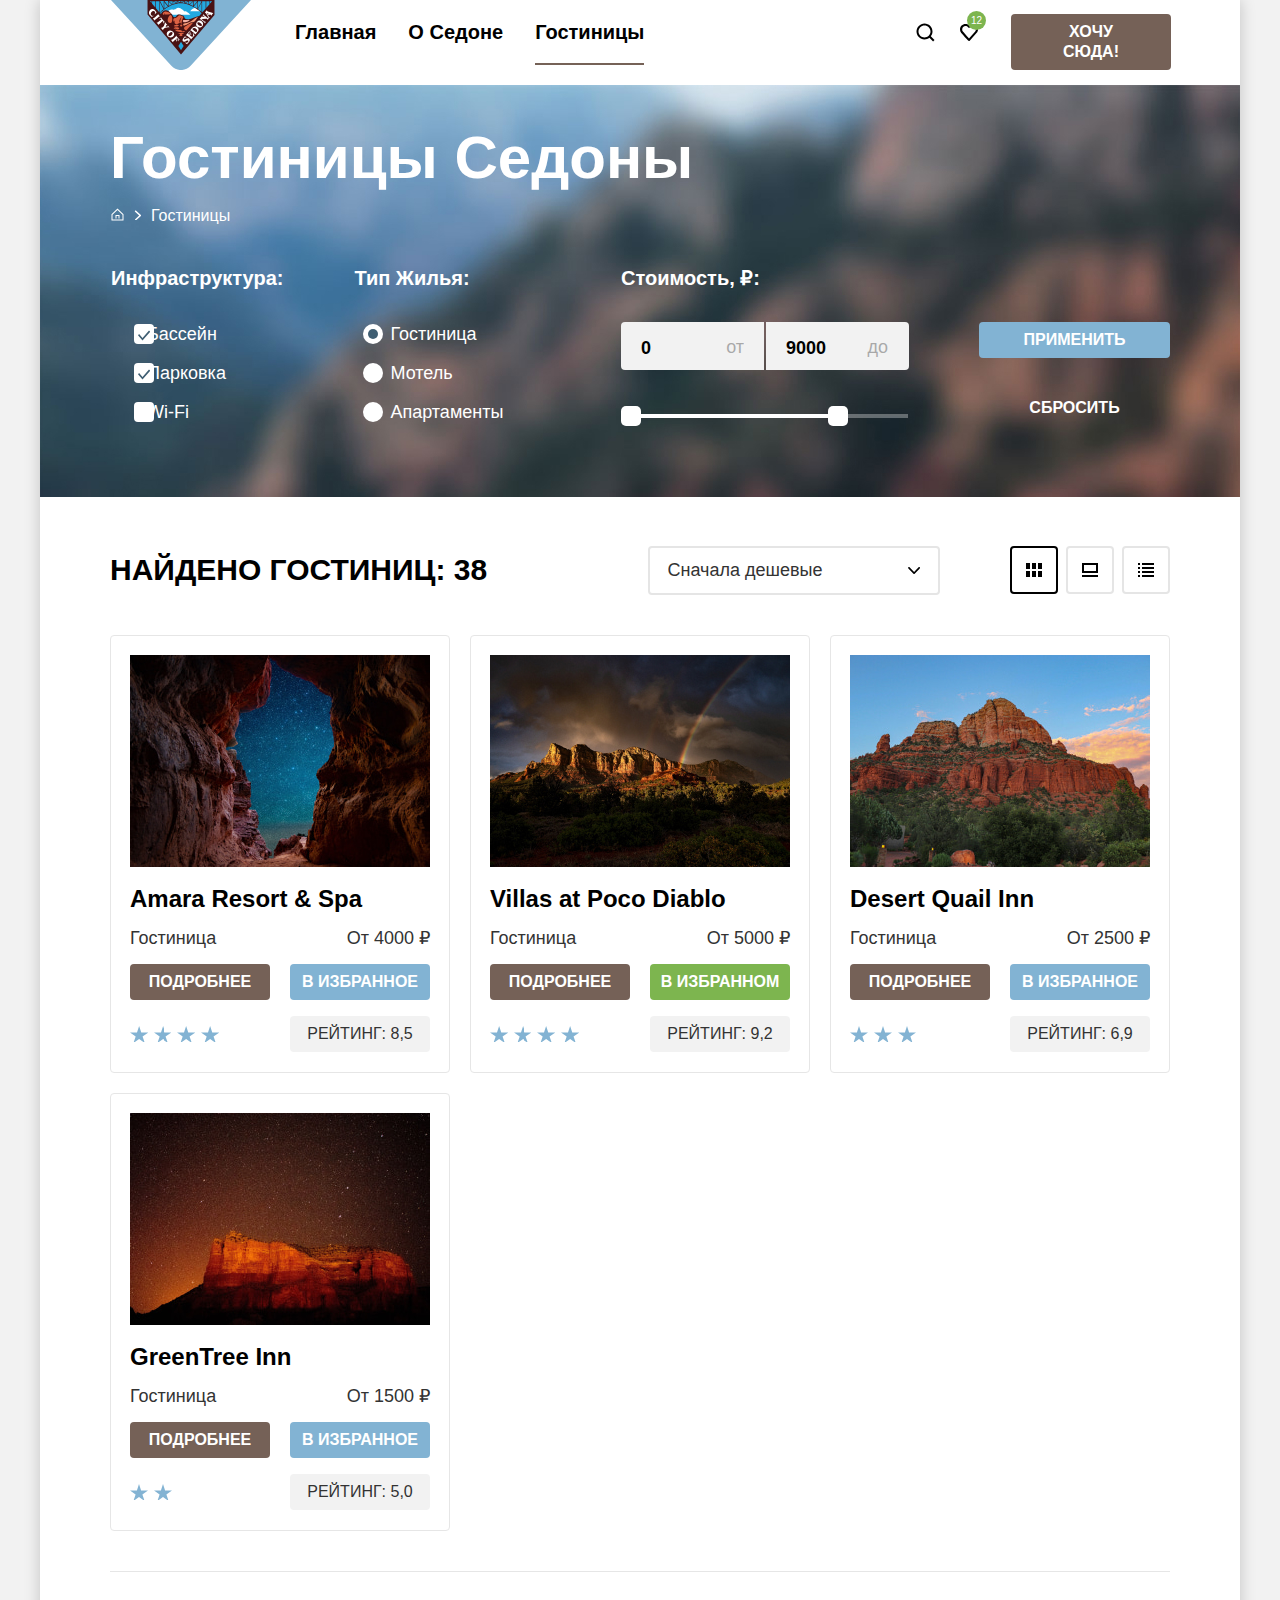
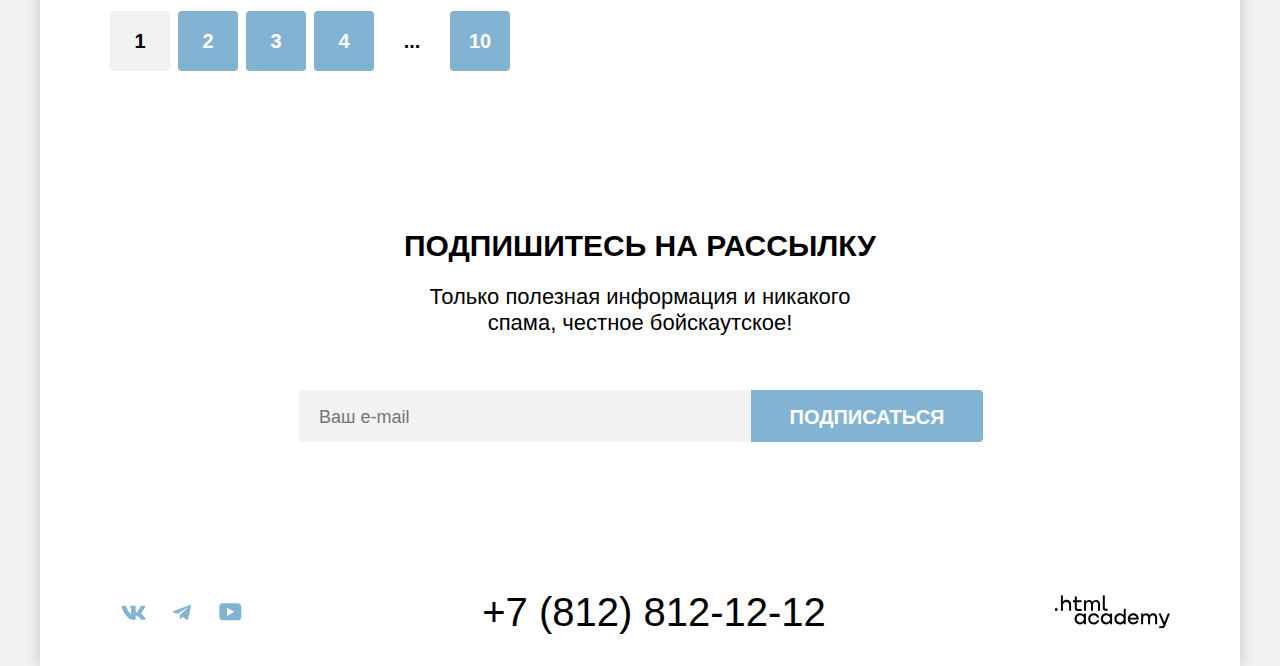
==== commit f5be0bdb: "Добавляет стилизацию Модального окна" ====
--- a/catalog.html
+++ b/catalog.html
@@ -7,7 +7,7 @@
         <meta name="description" content="">
         <meta name="keywords" content="">
         <link rel="stylesheet" href="./styles/styles.css">
-        <link rel="icon" href="#">
+        <link rel="icon" type="image/png" sizes="32x32" href="./images/favicon1.png">
     </head>
 
     <body>
@@ -33,18 +33,24 @@
                         <li class="user-nav-item">
                             <a class="user-nav-link user-nav-link-search text-link" href="#">
                                 <span class="visually-hidden">Поиск гостиниц</span>
-                                <svg width="44" height="64" viewBox="0 0 44 64" fill="none" xmlns="http://www.w3.org/2000/svg">
-                                    <path d="M31.5 40.0083L27.8 36.3287C28.8 35.0359 29.5 33.3453 29.5 31.4558C29.5 27.0801 25.9 23.5 21.5 23.5C17.1 23.5 13.5 27.1796 13.5 31.5552C13.5 35.9309 17.1 39.511 21.5 39.511C23.3 39.511 25 38.9144 26.4 37.8204L30.1 41.5L31.5 40.0083ZM21.5 37.5221C18.2 37.5221 15.5 34.837 15.5 31.5552C15.5 28.2735 18.2 25.5884 21.5 25.5884C24.8 25.5884 27.5 28.2735 27.5 31.5552C27.5 34.837 24.8 37.5221 21.5 37.5221Z" fill="currentColor"/>
-                                    </svg>
+                                <svg width="44" height="64" viewBox="0 0 44 64" fill="none"
+                                    xmlns="http://www.w3.org/2000/svg">
+                                    <path
+                                        d="M31.5 40.0083L27.8 36.3287C28.8 35.0359 29.5 33.3453 29.5 31.4558C29.5 27.0801 25.9 23.5 21.5 23.5C17.1 23.5 13.5 27.1796 13.5 31.5552C13.5 35.9309 17.1 39.511 21.5 39.511C23.3 39.511 25 38.9144 26.4 37.8204L30.1 41.5L31.5 40.0083ZM21.5 37.5221C18.2 37.5221 15.5 34.837 15.5 31.5552C15.5 28.2735 18.2 25.5884 21.5 25.5884C24.8 25.5884 27.5 28.2735 27.5 31.5552C27.5 34.837 24.8 37.5221 21.5 37.5221Z"
+                                        fill="currentColor" />
+                                </svg>
                             </a>
                         </li>
                         <li class="user-nav-item">
                             <a class="user-nav-link user-nav-link-favorite text-link" href="#">
                                 <span class="visually-hidden">Понравившиеся отели</span>
                                 <span class="favorite-number">12</span>
-                                <svg width="18" height="17" viewBox="0 0 18 17" fill="none" xmlns="http://www.w3.org/2000/svg">
-                                    <path d="M8.9 17C8.6 17 8.3 16.9 8.1 16.6C2.7 10.5 1.4 9.1 1.1 8.7C0.4 7.8 0 6.6 0 5.4C0 2.4 2.4 0 5.5 0C6.8 0 8 0.5 9 1.3C10 0.5 11.3 0 12.5 0C15.5 0 18 2.4 18 5.4C18 6.7 17.5 7.9 16.7 8.8L9.7 16.7C9.5 16.9 9.3 17 8.9 17ZM2.9 7.5C3.2 7.9 6.4 11.5 9 14.4L15.2 7.4C15.7 6.9 15.9 6.2 15.9 5.4C15.9 3.6 14.4 2.1 12.6 2.1C11.6 2.1 10.6 2.6 9.9 3.4C9.6 3.7 9.3 3.8 9 3.8C8.7 3.8 8.4 3.6 8.2 3.4C7.5 2.6 6.5 2.1 5.5 2.1C3.7 2.1 2.2 3.6 2.2 5.4C2.1 6.3 2.5 7 2.9 7.5C2.8 7.5 2.8 7.5 2.9 7.5Z" fill="currentColor"/>
-                                    </svg>
+                                <svg width="18" height="17" viewBox="0 0 18 17" fill="none"
+                                    xmlns="http://www.w3.org/2000/svg">
+                                    <path
+                                        d="M8.9 17C8.6 17 8.3 16.9 8.1 16.6C2.7 10.5 1.4 9.1 1.1 8.7C0.4 7.8 0 6.6 0 5.4C0 2.4 2.4 0 5.5 0C6.8 0 8 0.5 9 1.3C10 0.5 11.3 0 12.5 0C15.5 0 18 2.4 18 5.4C18 6.7 17.5 7.9 16.7 8.8L9.7 16.7C9.5 16.9 9.3 17 8.9 17ZM2.9 7.5C3.2 7.9 6.4 11.5 9 14.4L15.2 7.4C15.7 6.9 15.9 6.2 15.9 5.4C15.9 3.6 14.4 2.1 12.6 2.1C11.6 2.1 10.6 2.6 9.9 3.4C9.6 3.7 9.3 3.8 9 3.8C8.7 3.8 8.4 3.6 8.2 3.4C7.5 2.6 6.5 2.1 5.5 2.1C3.7 2.1 2.2 3.6 2.2 5.4C2.1 6.3 2.5 7 2.9 7.5C2.8 7.5 2.8 7.5 2.9 7.5Z"
+                                        fill="currentColor" />
+                                </svg>
                             </a>
                         </li>
                         <li class="user-nav-item">
@@ -61,10 +67,14 @@
                             <li class="search-navigation-item">
                                 <a class="search-navigation-link home-page-link transparent-link" href="index.html">
                                     <span class="visually-hidden">Главная</span>
-                                    <svg width="13" height="13" viewBox="0 0 13 13" fill="none" xmlns="http://www.w3.org/2000/svg">
-                                        <path d="M6.5 0.5L0.5 6.30006V12.5001H12.5V6.30006L6.5 0.5ZM11.5 11.5001H1.5V6.70005L6.5 1.9L11.5 6.70005V11.5001Z" fill="currentColor"/>
-                                        <path d="M4.5 10.5001H5.5V8.00005H7.5V10.5001H8.5V7.00005H4.5V10.5001Z" fill="currentColor"/>
-                                        </svg>
+                                    <svg width="13" height="13" viewBox="0 0 13 13" fill="none"
+                                        xmlns="http://www.w3.org/2000/svg">
+                                        <path
+                                            d="M6.5 0.5L0.5 6.30006V12.5001H12.5V6.30006L6.5 0.5ZM11.5 11.5001H1.5V6.70005L6.5 1.9L11.5 6.70005V11.5001Z"
+                                            fill="currentColor" />
+                                        <path d="M4.5 10.5001H5.5V8.00005H7.5V10.5001H8.5V7.00005H4.5V10.5001Z"
+                                            fill="currentColor" />
+                                    </svg>
                                 </a>
                             </li>
                             <li class="search-navigation-item">
@@ -77,12 +87,12 @@
                             <fieldset class="fieldset fieldset-infrastructure">
                                 <legend class="title title-infrastructure">Инфраструктура:</legend>
                                 <label class="parameter-selection transparent-link">
-                                    <input class="parameters-input selection-checkbox" type="checkbox"
-                                        name="pool" checked="checked">Бассейн
-                                </label>
-                                <label class="parameter-selection transparent-link">
-                                    <input class="parameters-input selection-checkbox" type="checkbox"
-                                        name="parking" checked="checked">Парковка
+                                    <input class="parameters-input selection-checkbox" type="checkbox" name="pool"
+                                        checked="checked">Бассейн
+                                </label>
+                                <label class="parameter-selection transparent-link">
+                                    <input class="parameters-input selection-checkbox" type="checkbox" name="parking"
+                                        checked="checked">Парковка
                                 </label>
                                 <label class="parameter-selection transparent-link">
                                     <input class="parameters-input selection-checkbox" type="checkbox"
@@ -92,8 +102,8 @@
                             <fieldset class="fieldset fieldset-type-housing">
                                 <legend class="title title-type-housing">Тип жилья:</legend>
                                 <label class="parameter-selection transparent-link">
-                                    <input class="parameters-input selection-radio" type="radio"
-                                        name="types-housing" checked="checked">Гостиница
+                                    <input class="parameters-input selection-radio" type="radio" name="types-housing"
+                                        checked="checked">Гостиница
                                 </label>
                                 <label class="parameter-selection transparent-link">
                                     <input class="parameters-input selection-radio" type="radio"
@@ -108,10 +118,11 @@
                         <fieldset class="fieldset fieldset-price">
                             <legend class="title title-price">Стоимость, ₽:</legend>
                             <div class="container-selection">
-                                <input class="selection-price price-from form-link" type="number" name="selection-price"
-                                    placeholder="от" value="0">
+                                <label class="price-from-name" for="price-from">от</label>
+                                <input class="selection-price price-from form-link" type="number" name="selection-price" value="0" id="price-from">
+                                <label class="price-before-name" for="price-before">до</label>
                                 <input class="selection-price price-before form-link" type="number"
-                                    name="selection-price" placeholder="до" value="9000">
+                                    name="selection-price" value="9000" id="price-before">
                             </div>
                             <div class="price-range">
                                 <div class="schale">
@@ -136,13 +147,12 @@
                     <h2 class="results-title-number">Найдено гостиниц:
                         <span class="results-number">38</span>
                     </h2>
-                    <form class="select-form">
+                    <div class="container-sorting-select">
                         <select name="sorting-select" class="sorting-select">
                             <option value="sorting-price">Сначала дешевые</option>
                             <option value="sorting-price">Сначала дорогие</option>
                         </select>
-                        <div class="arrow-sorting"></div>
-                    </form>
+                    </div>
                     <ul class="sorting-hotels-list">
                         <li class="sorting-hotels-item">
                             <a class="sorting-hotels-link display-net current-display" href="#">
--- a/styles/styles.css
+++ b/styles/styles.css
@@ -54,7 +54,7 @@
 .main-header {
   color: #000000;
   background-color: #ffffff;
-  width: 1060px;
+  width: 1062px;
   margin: 0 auto;
   position: relative;
   display: flex;
@@ -64,7 +64,7 @@
 .link {
   position: absolute;
   top: 0;
-  left: 0;
+  left: 2px;
 }
 
 .navigation-logo {
@@ -105,7 +105,7 @@
   height: 2px;
   display: block;
   width: auto;
-  margin-top: 18px;
+  margin-top: 19px;
 }
 
 .user-nav-list {
@@ -135,12 +135,9 @@
 }
 
 .user-nav-link-search {
-  /* background-image: url("../images/search-icon1.svg"); */
-  display: flex;
-  background-repeat: no-repeat;
-  background-position: center;
+  display: flex;
   padding: 22px 0;
-  width: 46px;
+  width: 45px;
   height: 20px;
   justify-content: center;
   align-items: center;
@@ -148,10 +145,7 @@
 }
 
 .user-nav-link-favorite {
-  /* background-image: url("../images/icon-heart1.svg"); */
-  display: flex;
-  background-repeat: no-repeat;
-  background-position: center;
+  display: flex;
   padding: 22px 12px;
   width: 20px;
   height: 20px;
@@ -163,7 +157,7 @@
 .favorite-number {
   font-size: 10px;
   font-weight: 400;
-  line-height: 10px;
+  line-height: 11px;
   background-color: #7db54f;
   border-radius: 10px;
   padding: 4px 4px;
@@ -185,7 +179,7 @@
   color: #ffffff;
   background-color: #756157;
   border-radius: 4px;
-  margin: 14px 0 14px 20px;
+  margin: 14px 0 15px 20px;
   box-sizing: border-box;
 }
 
@@ -201,19 +195,18 @@
   background-repeat: no-repeat, no-repeat;
   background-position: left bottom, center top;
   background-size: 1200px 57px, cover;
-  min-height: 485px;
   display: block;
 }
 
 .hero-logo {
   display: block;
-  padding-top: 51px;
+  padding-top: 50px;
   padding-bottom: 82px;
   margin: 0 auto;
 }
 
 .advantages {
-  padding-top: 69px;
+  padding-top: 70px;
 }
 
 .advantages-text {
@@ -233,7 +226,7 @@
   line-height: 26px;
   color: #333333;
   margin: 0 auto;
-  margin-bottom: 90px;
+  margin-bottom: 89px;
   width: 651px;
 }
 
@@ -257,15 +250,15 @@
 }
 
 .advantages-item-special .advantages-container {
-  padding-top: 102px;
-  padding-bottom: 102px;
+  padding-top: 103px;
+  padding-bottom: 101px;
   color: #ffffff;
   background-color: #82b3d3;
 }
 
 .advantages-container {
-  padding-top: 112px;
-  padding-bottom: 112px;
+  padding-top: 114px;
+  padding-bottom: 111px;
   width: 400px;
 }
 
@@ -276,6 +269,10 @@
   text-transform: uppercase;
   width: 175px;
   margin: 0 auto;
+}
+
+.advantages-title-edit {
+  padding-right: 3px;
 }
 
 .advantages-title::after {
@@ -311,7 +308,7 @@
 }
 
 .invitation {
-  padding-top: 64px;
+  padding-top: 65px;
 }
 
 .invitation-text {
@@ -321,7 +318,7 @@
   text-transform: uppercase;
   width: 505px;
   margin: 0 auto;
-  margin-bottom: 20px;
+  margin-bottom: 21px;
 }
 
 .invitation-desc {
@@ -331,7 +328,7 @@
   color: #333333;
   width: 490px;
   margin: 0 auto;
-  margin-bottom: 64px;
+  margin-bottom: 62px;
 }
 
 .invitation-list {
@@ -345,7 +342,7 @@
 .invitation-item {
   width: 400px;
   background-color: rgba(131, 179, 211, 0.12);
-  padding: 79px 0;
+  padding: 78px 0 80px 0;
 }
 
 .invitation-item:nth-child(2n) {
@@ -359,7 +356,7 @@
   text-transform: uppercase;
   width: 230px;
   margin: 0 auto;
-  margin-bottom: 30px;
+  margin-bottom: 31px;
 }
 
 .invitation-description {
@@ -424,7 +421,7 @@
 }
 
 .search-link {
-  padding: 8px 50px;
+  padding: 8px 50px 7px 50px;
   font-size: 20px;
   font-weight: 700;
   line-height: 36px;
@@ -436,6 +433,7 @@
   border-radius: 4px;
   max-width: 592px;
   box-sizing: border-box;
+  margin-left: 2px;
 }
 
 .main-footer {}
@@ -482,7 +480,7 @@
 }
 
 .subscription-field {
-  padding: 14px 0 14px 20px;
+  padding: 15px 0 13px 20px;
   font-size: 18px;
   font-weight: 400;
   line-height: 24px;
@@ -493,11 +491,12 @@
   border-radius: 4px 0 0 4px;
   box-sizing: border-box;
   font-family: "PT Sans", "Arial", sans-serif;
+  margin-left: 2px;
 }
 
 .subscription-button {
-  padding-top: 8px;
-  padding-bottom: 8px;
+  padding-top: 9px;
+  padding-bottom: 7px;
   font-size: 20px;
   font-weight: 700;
   line-height: 36px;
@@ -526,7 +525,7 @@
   list-style: none;
   display: flex;
   flex-wrap: wrap;
-  width: 300px;
+  width: 310px;
 }
 
 .contacts-item {
@@ -535,7 +534,7 @@
 
 .contacts-link {
   display: flex;
-  width: 47px;
+  width: 48px;
   height: 40px;
   background-position: center;
   background-repeat: no-repeat;
@@ -543,18 +542,6 @@
   align-items: center;
   color: #83b3d3;
 }
-
-/* .contacts-link-vkontakte {
-  background-image: url("../images/icon-social-vk1.svg");
-}
-
-.contacts-link-telegram {
-  background-image: url("../images/icon-social-telegram1.svg");
-}
-
-.contacts-link-youtube {
-  background-image: url("../images/icon-social-youtube1.svg");
-} */
 
 .contacts-phone {
   font-size: 40px;
@@ -563,7 +550,7 @@
   text-transform: uppercase;
   text-decoration: none;
   color: #000000;
-  margin-right: 158px;
+  margin-right: 167px;
 }
 
 .html-logo {
@@ -586,7 +573,7 @@
   color: #ffffff;
   width: 1200px;
   min-height: 412px;
-  padding: 34px 70px 59px 65px;
+  padding: 34px 70px 58px 65px;
   box-sizing: border-box;
 }
 
@@ -596,7 +583,7 @@
   font-size: 60px;
   line-height: 78px;
   text-align: start;
-  margin: 0 0 5px 6px;
+  margin: 0 0 5px 5px;
 }
 
 .search-navigation {
@@ -636,12 +623,9 @@
 }
 
 .home-page-link {
-  /* background-image: url("../images/home-page.svg"); */
   display: flex;
   width: 13px;
   height: 13px;
-  background-repeat: no-repeat;
-  background-position: center;
   padding: 6px;
   color: #ffffff;
   justify-content: center;
@@ -651,14 +635,14 @@
 .parameters-form {
   display: flex;
   flex-wrap: wrap;
-  gap: 69px;
+  gap: 67px;
 }
 
 .infrastructure-container {
   display: flex;
   flex-wrap: wrap;
   gap: 65px;
-  width: 448px;
+  width: 449px;
 }
 
 .fieldset {
@@ -687,7 +671,7 @@
 .title-type-housing {}
 
 .title-price {
-  margin: 0 0 31px 0;
+  margin: 0 0 32px 0;
 }
 
 .parameter-selection {
@@ -702,6 +686,7 @@
 
 .fieldset-price {
   row-gap: 44px;
+  margin-right: 3px;
 }
 
 .parameters-input {
@@ -764,12 +749,13 @@
 .container-selection {
   display: flex;
   gap: 2px;
+  position: relative;
 }
 
 .container-button {}
 
 .selection-price {
-  padding: 14px 4px 11px 20px;
+  padding: 14px 24px 10px 20px;
   width: 143px;
   background: #f2f2f2;
   border: none;
@@ -777,14 +763,33 @@
   font-size: 18px;
   line-height: 24px;
   font-weight: 700;
+  font-family: "PT Sans", "Arial", sans-serif;
 }
 
 .price-from {
   border-radius: 4px 0 0 4px;
 }
 
+.price-from-name {
+  color: #000000;
+  opacity: 0.3;
+  position: absolute;
+  font-size: 18px;
+  right: 165px;
+  top: 13px;
+}
+
 .price-before {
   border-radius: 0 4px 4px 0;
+}
+
+.price-before-name {
+  color: #000000;
+  opacity: 0.3;
+  position: absolute;
+  font-size: 18px;
+  right: 21px;
+  top: 13px;
 }
 
 .selection-price::placeholder {
@@ -843,8 +848,8 @@
   line-height: 20px;
   text-align: center;
   text-transform: uppercase;
-  color: #FFFFFF;
-  background: #82b3d3;
+  color: #ffffff;
+  background-color: #82b3d3;
   border-radius: 4px;
   border: 0;
   cursor: pointer;
@@ -870,7 +875,7 @@
   margin: 0 auto;
   display: flex;
   justify-content: space-between;
-  padding: 50px 0 40px 0;
+  padding: 49px 0 40px 0;
 }
 
 .results-title-number {
@@ -886,38 +891,32 @@
 
 .results-number {}
 
-.select-form {
-  width: 350px;
-  position: relative;
+.container-sorting-select {
+  display: flex;
+  flex-wrap: wrap;
+  width: 352px;
+  row-gap: 8px;
 }
 
 .sorting-select {
-  font-family: 'PT Sans';
-  font-style: normal;
-  font-weight: 400;
+  font-family: "PT Sans", "Arial", sans-serif;
   font-size: 18px;
-  line-height: 21px;
   color: #333333;
-  padding: 14px 20px 12px 18px;
-  width: 291px;
+  background-color: #ffffff;
+  padding: 11px 20px 12px 18px;
+  width: 292px;
+  height: 49px;
   border: 2px solid #e5e5e5;
-  border-radius: 4px;
   appearance: none;
   margin-right: 58px;
   cursor: pointer;
+  background-image: url(../images/arrow-sorting.svg);
+  background-repeat: no-repeat;
+  background-position: right 18px top 18px;
+  border-radius: 4px;
 }
 
 .sorting-price {}
-
-.arrow-sorting {
-  width: 12px;
-  height: 8px;
-  background-image: url("../images/arrow-sorting.svg");
-  background-repeat: no-repeat;
-  position: absolute;
-  top: 44%;
-  right: 22%;
-}
 
 .sorting-hotels-list {
   margin: 0;
@@ -966,9 +965,9 @@
   display: grid;
   grid-template-columns: repeat(3, 340px);
   margin: 0 auto;
-  grid-gap: 19px;
+  grid-gap: 20px;
   justify-content: space-between;
-  padding-bottom: 38px;
+  padding-bottom: 40px;
 }
 
 .results-hotels::after {
@@ -982,7 +981,7 @@
 .results-item {
   border: 1px solid #e6e6e6;
   border-radius: 4px;
-  padding: 19px;
+  padding: 19px 19px 20px 19px;
 }
 
 .results-item:nth-child(3n) {
@@ -991,7 +990,7 @@
 
 .results-image {
   display: block;
-  margin-bottom: 17px;
+  margin-bottom: 18px;
 }
 
 .link-name-hotel {
@@ -1005,7 +1004,7 @@
   font-size: 24px;
   line-height: 28px;
   text-align: start;
-  margin-bottom: 16px;
+  margin-bottom: 15px;
 }
 
 .results-prices {
@@ -1014,7 +1013,7 @@
   line-height: 21px;
   color: #333333;
   display: flex;
-  margin-bottom: 16px;
+  margin-bottom: 15px;
   width: 300px;
 }
 
@@ -1039,7 +1038,7 @@
   justify-content: space-between;
   grid-template-columns: repeat(2, 140px);
   column-gap: 20px;
-  row-gap: 17px;
+  row-gap: 16px;
   align-items: center;
 }
 
@@ -1061,7 +1060,7 @@
 }
 
 .green-current-favorites {
-  background: #7db54f;
+  background-color: #7db54f;
 }
 
 .results-button-desc {}
@@ -1105,7 +1104,7 @@
   display: flex;
   width: 1060px;
   margin: 0 auto;
-  padding: 40px 0 60px 0;
+  padding: 39px 0 61px 0;
 }
 
 .link-pagination {
@@ -1118,7 +1117,7 @@
   height: 60px;
   background-color: #82b3d3;
   border-radius: 4px;
-  padding: 13px;
+  padding: 12px;
   box-sizing: border-box;
   margin-right: 8px;
   text-decoration: none;
@@ -1144,7 +1143,7 @@
   left: 0;
   width: 100%;
   height: 100%;
-  background: rgba(242, 242, 242, 0.8);
+  background-color: rgba(242, 242, 242, 0.8);
   display: flex;
   justify-content: center;
   align-items: center;
@@ -1157,20 +1156,12 @@
 .modal-window {
   width: 717px;
   min-height: 576px;
-  background: #ffffff;
+  background-color: #ffffff;
   box-shadow: 0 25px 50px rgba(0, 0, 0, 0.15);
   border-radius: 30px;
-}
-
-.hotel-search {
-  width: 577px;
   padding: 64px 70px;
-}
-
-.search-close-container {
-  display: flex;
-  margin-bottom: 64px;
-  justify-content: space-between;
+  box-sizing: border-box;
+  position: relative;
 }
 
 .search-data-title {
@@ -1178,16 +1169,31 @@
   text-transform: uppercase;
   font-size: 30px;
   line-height: 36px;
+  margin-bottom: 64px;
 }
 
 .closing-form {
   padding: 0;
+  background-color: #f2f2f2;
+  border: none;
+  border-radius: 25px;
+  width: 52px;
+  height: 52px;
+  position: absolute;
+  right: 51px;
+  top: 65px;
+  cursor: pointer;
 }
 
 .search-data {
   display: flex;
   flex-direction: column;
-  row-gap: 48px;
+  row-gap: 22px;
+}
+
+.parameter-date-container {
+  display: flex;
+  justify-content: space-between;
 }
 
 .name-parameter-date {
@@ -1198,18 +1204,128 @@
   text-transform: capitalize;
   display: flex;
   justify-content: space-between;
-  align-items: center;
-  }
+  padding-top: 12px;
+}
 
 .parameter-date {
   padding: 0;
   width: 440px;
   min-height: 48px;
+  background-color: #f2f2f2;
+  border: none;
+  border-radius: 4px;
+  font-family: "PT Sans", "Arial", sans-serif;
+  font-weight: 700;
+  font-size: 18px;
+  padding-left: 20px;
+  box-sizing: border-box;
+  padding-top: 1px;
+}
+
+.parameter-date-arrival {
+  position: relative;
+}
+
+.parameter-date-departure {
+  position: relative;
+}
+
+.calendar-arrival {
+  opacity: 0.3;
+  position: absolute;
+  display: flex;
+  justify-content: center;
+  align-items: center;
+  right: 22px;
+  top: 16px;
+}
+
+.warning-window {
+  margin: 0;
+  font-size: 16px;
+  color: #000000;
+  padding: 2px 0 0 20px;
+  width: 400px;
+}
+
+.error {
+  color: #ff5757;
+}
+
+.calendar-departure {
+  opacity: 0.3;
+  position: absolute;
+  display: flex;
+  justify-content: center;
+  align-items: center;
+  right: 22px;
+  top: 16px;
 }
 
 .parameter-people-container {
   display: flex;
+  flex-wrap: wrap;
   justify-content: space-between;
+  margin-bottom: 26px;
+  row-gap: 26px;
+}
+
+.people-container {
+  display: flex;
+  width: 248px;
+  justify-content: space-between;
+}
+
+.people-pop-up-window {
+  width: 241px;
+  justify-content: space-evenly;
+}
+
+.pop-up-window-contaier {
+  position: relative;
+}
+
+.pop-up-window {
+  border: 0;
+  padding: 0;
+  color: #83b3d3;
+  background-color: #ffffff;
+  width: 26px;
+  height: 48px;
+  cursor: pointer;
+  display: flex;
+  justify-content: center;
+  align-items: center;
+}
+
+.button-info {}
+
+.pop-up-window-text {
+  margin: 0;
+  font-size: 16px;
+  line-height: 20px;
+  color: #ffffff;
+  width: 256px;
+  min-height: 143px;
+  background: #333333;
+  box-shadow: 0 15px 30px rgba(0, 0, 0, 0.3);
+  border-radius: 10px;
+  padding: 20px 21px 21px 22px;
+  box-sizing: border-box;
+  position: absolute;
+  left: -118px;
+  top: 9px;
+}
+
+.pop-up-window-field {
+  background-image: url(../images/pyramid-pop-up.svg);
+  background-repeat: no-repeat;
+  width: 20px;
+  height: 10px;
+  position: absolute;
+  display: none;
+  top: 43px;
+  right: 3px;
 }
 
 .name-parameter-people {
@@ -1218,22 +1334,67 @@
   font-size: 20px;
   line-height: 24px;
   text-transform: capitalize;
-  display: flex;
-  justify-content: center;
+  width: 59px;
+  padding-top: 12px;
+}
+
+.people-container-button {
+  display: flex;
+  width: 111px;
+  height: 48px;
+  background-color: #f2f2f2;
+  justify-content: space-around;
   align-items: center;
-  column-gap: 42px;
-}
+  border-radius: 4px;
+  margin-left: 46px;
+}
+
+.button-decrease-increase {
+  color: rgba(117, 97, 87, 0.3);
+  border: 0;
+  padding: 0;
+  width: 20px;
+  height: 20px;
+  cursor: pointer;
+  background-color: inherit;
+}
+
+.button-decrease {
+  margin-left: 9px;
+}
+
+.button-plus-minus {
+  color: rgba(117, 97, 87, 0.3);
+  width: 20px;
+  height: 20px;
+}
+
+.button-minus {
+  width: 15px;
+}
+
+.button-increase {
+  margin-right: 9px;
+}
+
+.button-plus {}
 
 .parameter-people {
   padding: 0;
-  width: 110px;
-  min-height: 48px;
+  width: 31px;
+  height: 48px;
+  background-color: #f2f2f2;
+  border: none;
+  font-family: "PT Sans", "Arial", sans-serif;
+  font-weight: 700;
+  font-size: 18px;
+  text-align: center;
+  margin-left: 16px;
 }
 
 .search-hotel-parameter {
-  padding: 0;
   border: 0;
-  width: 577px;
+  width: 578px;
   min-height: 60px;
   color: #ffffff;
   font-weight: 700;
@@ -1242,11 +1403,12 @@
   border-radius: 10px;
   text-transform: uppercase;
   cursor: pointer;
+  padding: 0 0 0 5px;
 }
 
 .brown-link:hover,
 .brown-link:focus {
-  background: #615048;
+  background-color: #615048;
   outline: none;
 }
 
@@ -1256,12 +1418,17 @@
 
 .blue-link:hover,
 .blue-link:focus {
-  background: #68a2ca;
+  background-color: #68a2ca;
   outline: none;
 }
 
 .blue-link:active {
-  background: #82b3d3;
+  background-color: #82b3d3;
+  color: rgba(255, 255, 255, 0.3);
+}
+
+.search-hotel-parameter:active {
+  background-color: #68a2ca;
   color: rgba(255, 255, 255, 0.3);
 }
 
@@ -1303,27 +1470,27 @@
 }
 
 .form-link:hover {
-  background: #e6e6e6;
+  background-color: #e6e6e6;
 }
 
 .form-link:focus {
-  background: #e6e6e6;
+  background-color: #e6e6e6;
   outline: 3px solid #83b3d3;
 }
 
 .form-link:active {
-  background: #f2f2f2;
+  background-color: #f2f2f2;
   outline: 2px solid #000000;
 }
 
 .green-current-favorites:hover,
 .green-current-favorites:focus {
-  background: #6c9e42;
+  background-color: #6c9e42;
   outline: none;
 }
 
 .green-current-favorites:active {
-  background: #7db54f;
+  background-color: #7db54f;
   color: rgba(255, 255, 255, 0.3);
 }
 
@@ -1404,3 +1571,57 @@
   outline: 2px solid #83b3d3;
   box-shadow: 0 7px 15px rgba(0, 0, 0, 0.4);
 }
+
+.pop-up-window:hover ~ .pop-up-window-field,
+.pop-up-window:active ~ .pop-up-window-field {
+  display: block;
+}
+
+.closing-form:hover,
+.parameter-date:hover {
+  background-color: #e6e6e6;
+}
+
+.closing-form:focus,
+.parameter-date:focus {
+  background-color: #e6e6e6;
+  outline: 3px solid #83b3d3;
+}
+
+.closing-form:active {
+  background: #e6e6e6;
+  color: rgba(0, 0, 0, 0.3);
+  outline: none;
+}
+
+.parameter-date:active {
+  background-color: #f2f2f2;
+  outline: 2px solid #000000;
+}
+
+.button-plus-minus:hover {
+  color: #000000;
+}
+
+.button-plus-minus:focus,
+.button-decrease-increase:focus {
+  color: #000000;
+  outline: 3px solid #82b3d3;
+  border-radius: 4px;
+}
+
+.button-plus-minus:active,
+.button-decrease-increase:active {
+  opacity: 0.2;
+  outline: none;
+}
+
+.parameter-people:focus {
+  outline: none;
+}
+
+.pop-up-window:hover,
+.pop-up-window:focus {
+  color: #68a2ca;
+  outline: none;
+}
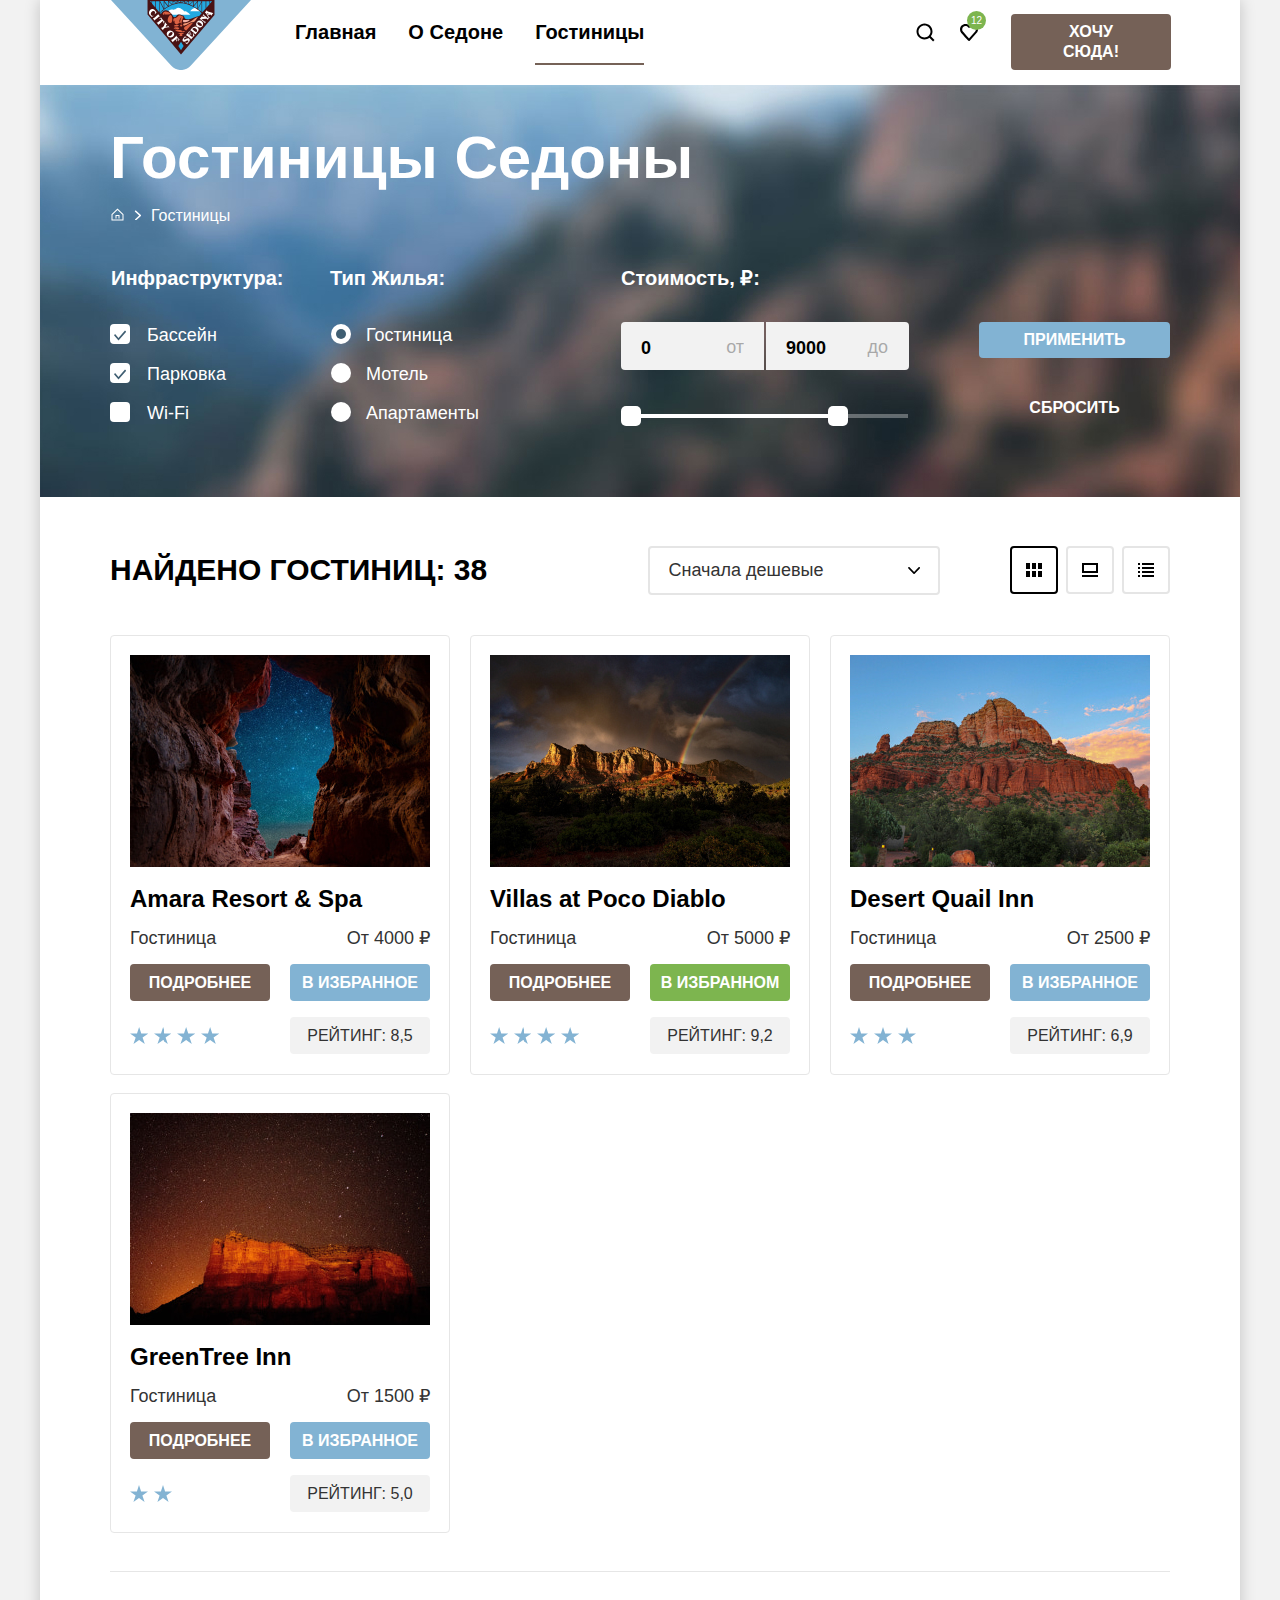
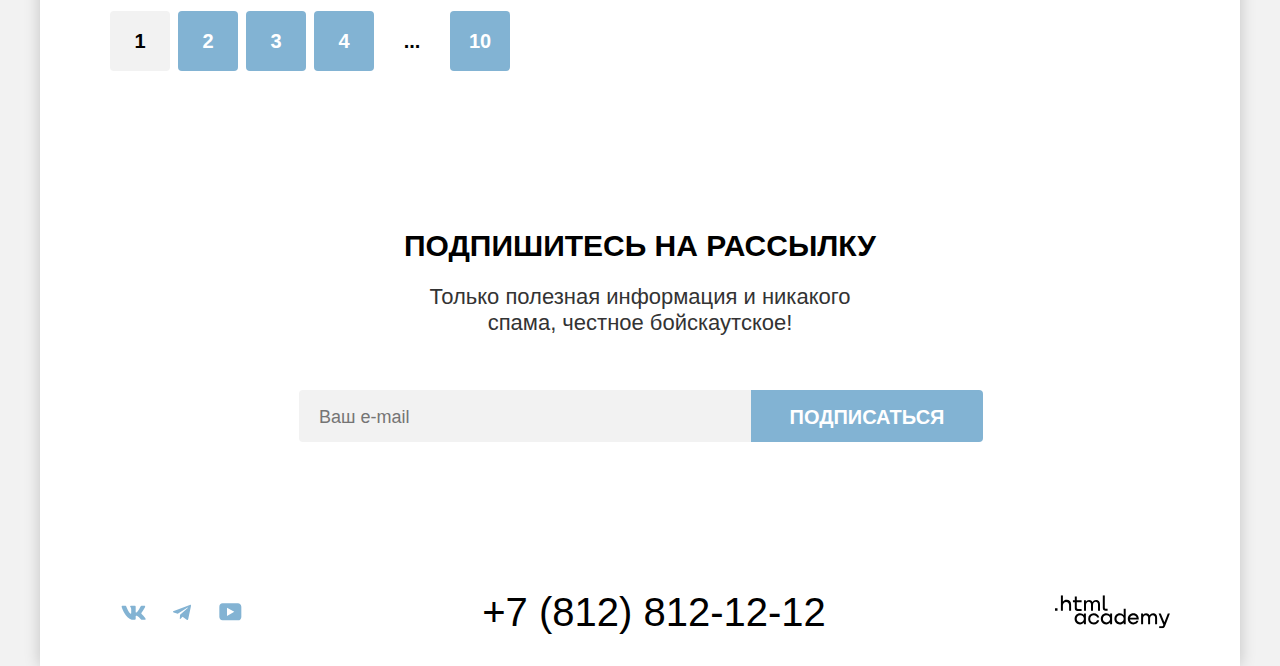
==== commit 5aadfdcd: "Вносит правки в проект для защиты" ====
--- a/catalog.html
+++ b/catalog.html
@@ -1,365 +1,352 @@
 <!DOCTYPE html>
 <html lang="ru">
 
-    <head>
-        <meta charset="UTF-8">
-        <title>Каталог Гостиниц Седоны</title>
-        <meta name="description" content="">
-        <meta name="keywords" content="">
-        <link rel="stylesheet" href="./styles/styles.css">
-        <link rel="icon" type="image/png" sizes="32x32" href="./images/favicon1.png">
-    </head>
+  <head>
+    <meta charset="UTF-8">
+    <title>Каталог Гостиниц Седоны</title>
+    <meta name="description" content="">
+    <meta name="keywords" content="">
+    <link rel="stylesheet" href="./styles/styles.css">
+    <link rel="icon" type="image/png" sizes="32x32" href="./images/favicon.png">
+  </head>
 
-    <body>
-        <div class="container">
-            <header class="main-header">
-                <a class="link" href="index.html">
-                    <img class="navigation-logo" src="./images/logo-sedona.svg" alt="Навигация на сайт Седона."
-                        width="140" height="70">
-                </a>
-                <nav class="navigation">
-                    <ul class="navigation-list">
-                        <li class="navigation-item">
-                            <a class="navigation-link text-link" href="index.html">Главная</a>
-                        </li>
-                        <li class="navigation-item">
-                            <a class="navigation-link text-link" href="#">О Седоне</a>
-                        </li>
-                        <li class="navigation-item current-page">
-                            <a class="navigation-link text-link" href="catalog.html">Гостиницы</a>
-                        </li>
-                    </ul>
-                    <ul class="user-nav-list">
-                        <li class="user-nav-item">
-                            <a class="user-nav-link user-nav-link-search text-link" href="#">
-                                <span class="visually-hidden">Поиск гостиниц</span>
-                                <svg width="44" height="64" viewBox="0 0 44 64" fill="none"
-                                    xmlns="http://www.w3.org/2000/svg">
-                                    <path
-                                        d="M31.5 40.0083L27.8 36.3287C28.8 35.0359 29.5 33.3453 29.5 31.4558C29.5 27.0801 25.9 23.5 21.5 23.5C17.1 23.5 13.5 27.1796 13.5 31.5552C13.5 35.9309 17.1 39.511 21.5 39.511C23.3 39.511 25 38.9144 26.4 37.8204L30.1 41.5L31.5 40.0083ZM21.5 37.5221C18.2 37.5221 15.5 34.837 15.5 31.5552C15.5 28.2735 18.2 25.5884 21.5 25.5884C24.8 25.5884 27.5 28.2735 27.5 31.5552C27.5 34.837 24.8 37.5221 21.5 37.5221Z"
-                                        fill="currentColor" />
-                                </svg>
-                            </a>
-                        </li>
-                        <li class="user-nav-item">
-                            <a class="user-nav-link user-nav-link-favorite text-link" href="#">
-                                <span class="visually-hidden">Понравившиеся отели</span>
-                                <span class="favorite-number">12</span>
-                                <svg width="18" height="17" viewBox="0 0 18 17" fill="none"
-                                    xmlns="http://www.w3.org/2000/svg">
-                                    <path
-                                        d="M8.9 17C8.6 17 8.3 16.9 8.1 16.6C2.7 10.5 1.4 9.1 1.1 8.7C0.4 7.8 0 6.6 0 5.4C0 2.4 2.4 0 5.5 0C6.8 0 8 0.5 9 1.3C10 0.5 11.3 0 12.5 0C15.5 0 18 2.4 18 5.4C18 6.7 17.5 7.9 16.7 8.8L9.7 16.7C9.5 16.9 9.3 17 8.9 17ZM2.9 7.5C3.2 7.9 6.4 11.5 9 14.4L15.2 7.4C15.7 6.9 15.9 6.2 15.9 5.4C15.9 3.6 14.4 2.1 12.6 2.1C11.6 2.1 10.6 2.6 9.9 3.4C9.6 3.7 9.3 3.8 9 3.8C8.7 3.8 8.4 3.6 8.2 3.4C7.5 2.6 6.5 2.1 5.5 2.1C3.7 2.1 2.2 3.6 2.2 5.4C2.1 6.3 2.5 7 2.9 7.5C2.8 7.5 2.8 7.5 2.9 7.5Z"
-                                        fill="currentColor" />
-                                </svg>
-                            </a>
-                        </li>
-                        <li class="user-nav-item">
-                            <a class="user-nav-link button-want-here brown-link" href="#">Хочу сюда!</a>
-                        </li>
-                    </ul>
-                </nav>
-            </header>
-            <main class="main-inner main-container">
-                <section class="inner-filter">
-                    <h1 class="search-title">Гостиницы Седоны</h1>
-                    <nav class="search-navigation">
-                        <ul class="search-navigation-list">
-                            <li class="search-navigation-item">
-                                <a class="search-navigation-link home-page-link transparent-link" href="index.html">
-                                    <span class="visually-hidden">Главная</span>
-                                    <svg width="13" height="13" viewBox="0 0 13 13" fill="none"
-                                        xmlns="http://www.w3.org/2000/svg">
-                                        <path
-                                            d="M6.5 0.5L0.5 6.30006V12.5001H12.5V6.30006L6.5 0.5ZM11.5 11.5001H1.5V6.70005L6.5 1.9L11.5 6.70005V11.5001Z"
-                                            fill="currentColor" />
-                                        <path d="M4.5 10.5001H5.5V8.00005H7.5V10.5001H8.5V7.00005H4.5V10.5001Z"
-                                            fill="currentColor" />
-                                    </svg>
-                                </a>
-                            </li>
-                            <li class="search-navigation-item">
-                                <a class="search-navigation-link transparent-link" href="#">Гостиницы</a>
-                            </li>
-                        </ul>
-                    </nav>
-                    <form class="parameters-form" action="https://echo.htmlacademy.ru/" method="get">
-                        <div class="infrastructure-container">
-                            <fieldset class="fieldset fieldset-infrastructure">
-                                <legend class="title title-infrastructure">Инфраструктура:</legend>
-                                <label class="parameter-selection transparent-link">
-                                    <input class="parameters-input selection-checkbox" type="checkbox" name="pool"
-                                        checked="checked">Бассейн
-                                </label>
-                                <label class="parameter-selection transparent-link">
-                                    <input class="parameters-input selection-checkbox" type="checkbox" name="parking"
-                                        checked="checked">Парковка
-                                </label>
-                                <label class="parameter-selection transparent-link">
-                                    <input class="parameters-input selection-checkbox" type="checkbox"
-                                        name="wi-fi">Wi-Fi
-                                </label>
-                            </fieldset>
-                            <fieldset class="fieldset fieldset-type-housing">
-                                <legend class="title title-type-housing">Тип жилья:</legend>
-                                <label class="parameter-selection transparent-link">
-                                    <input class="parameters-input selection-radio" type="radio" name="types-housing"
-                                        checked="checked">Гостиница
-                                </label>
-                                <label class="parameter-selection transparent-link">
-                                    <input class="parameters-input selection-radio" type="radio"
-                                        name="types-housing">Мотель
-                                </label>
-                                <label class="parameter-selection transparent-link">
-                                    <input class="parameters-input selection-radio" type="radio"
-                                        name="types-housing">Апартаменты
-                                </label>
-                            </fieldset>
-                        </div>
-                        <fieldset class="fieldset fieldset-price">
-                            <legend class="title title-price">Стоимость, ₽:</legend>
-                            <div class="container-selection">
-                                <label class="price-from-name" for="price-from">от</label>
-                                <input class="selection-price price-from form-link" type="number" name="selection-price" value="0" id="price-from">
-                                <label class="price-before-name" for="price-before">до</label>
-                                <input class="selection-price price-before form-link" type="number"
-                                    name="selection-price" value="9000" id="price-before">
-                            </div>
-                            <div class="price-range">
-                                <div class="schale">
-                                    <div class="range"></div>
-                                    <button class="range-handle range-handle-min" type="button">
-                                        <span class="visually-hidden">Минимальная цена</span>
-                                    </button>
-                                    <button class="range-handle range-handle-max" type="button">
-                                        <span class="visually-hidden">Максимальная цена</span>
-                                    </button>
-                                </div>
-                            </div>
-                        </fieldset>
-                        <fieldset class="fieldset fieldset-buttons">
-                            <legend class="visually-hidden">Кнопки</legend>
-                            <button class="apply-button blue-link" type="submit">Применить</button>
-                            <button class="reset-button transparent-link" type="reset">Сбросить</button>
-                        </fieldset>
-                    </form>
-                </section>
-                <section class="results-header">
-                    <h2 class="results-title-number">Найдено гостиниц:
-                        <span class="results-number">38</span>
-                    </h2>
-                    <div class="container-sorting-select">
-                        <select name="sorting-select" class="sorting-select">
-                            <option value="sorting-price">Сначала дешевые</option>
-                            <option value="sorting-price">Сначала дорогие</option>
-                        </select>
-                    </div>
-                    <ul class="sorting-hotels-list">
-                        <li class="sorting-hotels-item">
-                            <a class="sorting-hotels-link display-net current-display" href="#">
-                                <span class="visually-hidden">Маленькие карточки</span>
-                            </a>
-                        </li>
-                        <li class="sorting-hotels-item">
-                            <a class="sorting-hotels-link display-window" href="#">
-                                <span class="visually-hidden">Крупные карточки</span>
-                            </a>
-                        </li>
-                        <li class="sorting-hotels-item">
-                            <a class="sorting-hotels-link display-list" href="#">
-                                <span class="visually-hidden">Список</span>
-                            </a>
-                        </li>
-                    </ul>
-                </section>
-                <section class="results-hotels">
-                    <ul class="results-list">
-                        <li class="results-item">
-                            <a class="link-image-hotel" href="#">
-                                <img class="results-image" src=".//images/hotel-1.jpg" alt="Мотель Amara Resort & Spa."
-                                    width="300" height="212">
-                            </a>
-                            <a class="link-name-hotel text-link" href="#">
-                                <h3 class="results-title">Amara Resort & Spa</h3>
-                            </a>
-                            <div class="results-prices">
-                                <span class="results-prices-hotel">Гостиница</span>
-                                <span class="results-prices-desc">От 4000 ₽</span>
-                            </div>
-                            <div class="results-button">
-                                <a class="link-results-button link-brown-button brown-link" href="#">
-                                    <span class="results-button-desc">Подробнее</span>
-                                </a>
-                                <a class="link-results-button link-blue-button blue-link" href="#">
-                                    <span class="results-button-desc">В избранное</span>
-                                </a>
-                                <div class="link-results-button results-star results-star-four">
-                                    <span class="visually-hidden">4 Звезды</span>
-                                </div>
-                                <span class="link-results-button results-button-description">Рейтинг: 8,5</span>
-                            </div>
-                        </li>
-                        <li class="results-item">
-                            <a class="link-image-hotel" href="#">
-                                <img class="results-image" src=".//images/hotel-2.jpg"
-                                    alt="Мотель Villas at Poco Diablo." width="300" height="212"></a>
-                            <a class="link-name-hotel text-link" href="#">
-                                <h3 class="results-title">Villas at Poco Diablo</h3>
-                            </a>
-                            <div class="results-prices">
-                                <span class="results-prices-hotel">Гостиница</span>
-                                <span class="results-prices-desc">От 5000 ₽</span>
-                            </div>
-                            <div class="results-button">
-                                <a class="link-results-button link-brown-button brown-link" href="#">
-                                    <span class="results-button-desc">Подробнее</span>
-                                </a>
-                                <a class="link-results-button green-current-favorites" href="#">
-                                    <span class="results-button-desc">В избранном</span>
-                                </a>
-                                <div class="link-results-button results-star results-star-four">
-                                    <span class="visually-hidden">4 Звезды</span>
-                                </div>
-                                <span class="link-results-button results-button-description">Рейтинг: 9,2</span>
-                            </div>
-                        </li>
-                        <li class="results-item">
-                            <a class="link-image-hotel" href="#">
-                                <img class="results-image" src=".//images/hotel-3.jpg" alt="Desert Quail Inn."
-                                    width="300" height="212"></a>
-                            <a class="link-name-hotel text-link" href="#">
-                                <h3 class="results-title">Desert Quail Inn</h3>
-                            </a>
-                            <div class="results-prices">
-                                <span class="results-prices-hotel">Гостиница</span>
-                                <span class="results-prices-desc">От 2500 ₽</span>
-                            </div>
-                            <div class="results-button">
-                                <a class="link-results-button link-brown-button brown-link" href="#">
-                                    <span class="results-button-desc">Подробнее</span>
-                                </a>
-                                <a class="link-results-button link-blue-button blue-link" href="#">
-                                    <span class="results-button-desc">В избранное</span>
-                                </a>
-                                <div class="link-results-button results-star results-star-three">
-                                    <span class="visually-hidden">3 Звезды</span>
-                                </div>
-                                <span class="link-results-button results-button-description">Рейтинг: 6,9</span>
-                            </div>
-                        </li>
-                        <li class="results-item">
-                            <a class="link-image-hotel" href="#">
-                                <img class="results-image" src=".//images/hotel-4.jpg" alt="Мотель GreenTree Inn."
-                                    width="300" height="212"></a>
-                            <a class="link-name-hotel text-link" href="#">
-                                <h3 class="results-title">GreenTree Inn</h3>
-                            </a>
-                            <div class="results-prices">
-                                <span class="results-prices-hotel">Гостиница</span>
-                                <span class="results-prices-desc">От 1500 ₽</span>
-                            </div>
-                            <div class="results-button">
-                                <a class="link-results-button link-brown-button brown-link" href="#">
-                                    <span class="results-button-desc">Подробнее</span>
-                                </a>
-                                <a class="link-results-button link-blue-button blue-link" href="#">
-                                    <span class="results-button-desc">В избранное</span>
-                                </a>
-                                <div class="link-results-button results-star results-star-two">
-                                    <span class="visually-hidden">2 Звезды</span>
-                                </div>
-                                <span class="link-results-button results-button-description">Рейтинг: 5,0</span>
-                            </div>
-                        </li>
-                    </ul>
-                </section>
-                <ul class="pagination">
-                    <li class="pagination-number">
-                        <a class="link-pagination link-pagination-current text-link" href="#">1</a>
-                    </li>
-                    <li class="pagination-number">
-                        <a class="link-pagination blue-link" href="#">2</a>
-                    </li>
-                    <li class="pagination-number">
-                        <a class="link-pagination blue-link" href="#">3</a>
-                    </li>
-                    <li class="pagination-number">
-                        <a class="link-pagination blue-link" href="#">4</a>
-                    </li>
-                    <li class="pagination-number">
-                        <a class="link-pagination link-intermediate text-link" href="#">...</a>
-                    </li>
-                    <li class="pagination-number">
-                        <a class="link-pagination blue-link" href="#">10</a>
-                    </li>
-                </ul>
-            </main>
-            <footer class="main-footer">
-                <section class="subscription subscription-catalog">
-                    <h2 class="subscription-title">Подпишитесь на рассылку</h2>
-                    <p class="subscription-text">Только полезная информация и никакого спама, честное бойскаутское!</p>
-                    <form class="subscription-form" action="https://echo.htmlacademy.ru/" method="post">
-                        <input class="subscription-field form-link" type="email" name="subscription-email"
-                            placeholder="Ваш e-mail" required>
-                        <button class="subscription-button blue-link" type="submit">Подписаться</button>
-                    </form>
-                </section>
-                <section class="contacts">
-                    <h2 class="visually-hidden">Контакты для связи</h2>
-                    <ul class="contacts-list">
-                        <li class="contacts-item">
-                            <a class="contacts-link contacts-link-vkontakte" href="https://vk.com/htmlacademy">
-                                <span class="visually-hidden">Вконтакте</span>
-                                <svg width="48" height="41" viewBox="0 0 48 41" fill="none"
-                                    xmlns="http://www.w3.org/2000/svg">
-                                    <path fill-rule="evenodd" clip-rule="evenodd"
-                                        d="M35.1164 14.8044C35.2824 14.2584 35.1164 13.8564 34.3214 13.8564H31.6964C31.0284 13.8564 30.7204 14.2034 30.5534 14.5864C30.5534 14.5864 29.2184 17.7824 27.3274 19.8584C26.7154 20.4604 26.4374 20.6514 26.1034 20.6514C25.9364 20.6514 25.6854 20.4604 25.6854 19.9134V14.8044C25.6854 14.1484 25.5014 13.8564 24.9454 13.8564H20.8174C20.4004 13.8564 20.1494 14.1604 20.1494 14.4494C20.1494 15.0704 21.0954 15.2144 21.1924 16.9624V20.7604C21.1924 21.5934 21.0394 21.7444 20.7054 21.7444C19.8154 21.7444 17.6504 18.5334 16.3654 14.8594C16.1164 14.1444 15.8644 13.8564 15.1934 13.8564H12.5664C11.8164 13.8564 11.6664 14.2034 11.6664 14.5864C11.6664 15.2684 12.5564 18.6564 15.8114 23.1374C17.9814 26.1974 21.0364 27.8564 23.8194 27.8564C25.4884 27.8564 25.6944 27.4884 25.6944 26.8534V24.5404C25.6944 23.8034 25.8524 23.6564 26.3814 23.6564C26.7714 23.6564 27.4384 23.8484 28.9964 25.3234C30.7764 27.0724 31.0694 27.8564 32.0714 27.8564H34.6964C35.4464 27.8564 35.8224 27.4884 35.6064 26.7604C35.3684 26.0364 34.5184 24.9854 33.3914 23.7384C32.7794 23.0284 31.8614 22.2634 31.5824 21.8804C31.1934 21.3894 31.3044 21.1704 31.5824 20.7334C31.5824 20.7334 34.7824 16.3074 35.1154 14.8044H35.1164Z"
-                                        fill="currentColor" />
-                                </svg>
-                            </a>
-                        </li>
-                        <li class="contacts-item">
-                            <a class="contacts-link contacts-link-telegram" href="https://t.me/htmlacademy ">
-                                <span class="visually-hidden">Телеграм</span>
-                                <svg width="48" height="41" viewBox="0 0 48 41" fill="none"
-                                    xmlns="http://www.w3.org/2000/svg">
-                                    <path
-                                        d="M31.785 12.9557L15.8405 19.1042C14.7523 19.5413 14.7586 20.1483 15.6408 20.419L19.7344 21.696L29.2058 15.7201C29.6537 15.4477 30.0629 15.5942 29.7265 15.8928L22.0528 22.8183H22.051L22.0528 22.8192L21.7705 27.0387C22.1841 27.0387 22.3667 26.8489 22.5987 26.625L24.5871 24.6915L28.7229 27.7464C29.4855 28.1664 30.0332 27.9506 30.2229 27.0405L32.9379 14.2453C33.2158 13.1311 32.5126 12.6266 31.785 12.9557Z"
-                                        fill="currentColor" />
-                                </svg>
-                            </a>
-                        </li>
-                        <li class="contacts-item">
-                            <a class="contacts-link contacts-link-youtube"
-                                href="https://www.youtube.com/user/htmlacademyru">
-                                <span class="visually-hidden">Ютуб</span>
-                                <svg width="23" height="18" viewBox="0 0 23 18" fill="none"
-                                    xmlns="http://www.w3.org/2000/svg">
-                                    <path
-                                        d="M18.9402 0.356445H3.50738C1.64668 0.356445 0.333252 1.9502 0.333252 3.75645V13.8502C0.333252 15.7627 1.64668 17.3564 3.50738 17.3564H19.1591C20.8009 17.3564 22.3333 15.7627 22.3333 13.9564V3.75645C22.1143 1.9502 20.8009 0.356445 18.9402 0.356445ZM7.99494 12.8939V4.81894L15.3283 8.85645L7.99494 12.8939Z"
-                                        fill="currentColor" />
-                                </svg>
-                            </a>
-                        </li>
-                    </ul>
-                    <a class="contacts-phone text-link" href="tel:+78128121212">+7 (812) 812-12-12</a>
-                    <a class="html-logo text-link" href="https://htmlacademy.ru/">
-                        <img class="html-logo-icon" src="./images/logo-html-academy.svg" alt="Логотип HTML Academy."
-                            width="115" height="33">
-                        <svg xmlns="http://www.w3.org/2000/svg" width="115" height="34" fill="currentColor">
-                            <g fill="#currentColor" clip-path="url(#a)">
-                                <path
-                                    d="M0 13.26v2.6h2.5v-2.6H0ZM11.6 4.86c-1.6 0-2.8.7-3.6 1.7h-.1V.36h-2v15.5h2v-5.3c0-2.1 1.3-3.6 3.3-3.6 1.8 0 2.9 1.4 2.9 3.2v5.7h2v-6.1c.1-3-1.8-4.9-4.5-4.9ZM26.6 5.16h-4.8v-3.7h-2v3.8h-1.9v2h1.9v6c0 1.7 1 2.7 2.7 2.7h4.1v-2h-3.7c-.7 0-1.1-.4-1.1-1.1v-5.7h4.8v-2ZM41.1 4.96c-1.6 0-2.9.8-3.5 2.1h-.1c-.6-1.2-1.8-2.1-3.4-2.1-1.4 0-2.5.8-3.1 1.8h-.1v-1.6H29v10.6h2v-5.4c0-2 1-3.5 2.6-3.5 1.5 0 2.4 1 2.4 2.6v6.3h2v-5.6c0-2.4 1.4-3.3 2.6-3.3 1.5 0 2.4 1 2.4 2.6v6.3h2v-6.5c.1-2.5-1.4-4.3-3.9-4.3ZM47.8 13.06c0 1.7 1 2.7 2.8 2.7h2v-2h-1.7c-.7 0-1.1-.4-1.1-1.1V.36h-2v12.7ZM28.9 20.06c-.9-1.1-2.2-1.8-3.9-1.8-3.1 0-5.4 2.3-5.4 5.6s2.3 5.6 5.4 5.6c1.8 0 3-.8 3.8-1.9h.1v1.6h2v-10.6h-2v1.5Zm-3.6 7.4c-2.2 0-3.6-1.6-3.6-3.6s1.4-3.6 3.6-3.6 3.6 1.6 3.6 3.6c0 1.9-1.4 3.6-3.6 3.6ZM44.2 22.36c-.5-2.4-2.6-4.1-5.4-4.1a5.4 5.4 0 0 0-5.6 5.6c0 3.1 2.2 5.6 5.6 5.6 2.8 0 4.9-1.8 5.4-4.2h-2.1a3.4 3.4 0 0 1-3.3 2.3c-2.2 0-3.6-1.6-3.6-3.6s1.4-3.6 3.6-3.6c1.6 0 2.8 1 3.3 2.2h2.1v-.2ZM55.1 20.06c-.9-1.1-2.2-1.8-3.9-1.8-3.1 0-5.4 2.3-5.4 5.6s2.3 5.6 5.4 5.6c1.8 0 3-.8 3.8-1.9h.1v1.6h2v-10.6h-2v1.5Zm-3.6 7.4c-2.2 0-3.6-1.6-3.6-3.6s1.4-3.6 3.6-3.6 3.6 1.6 3.6 3.6c0 1.9-1.5 3.6-3.6 3.6ZM68.7 20.16c-.9-1.1-2.2-1.9-3.9-1.9-3.1 0-5.4 2.3-5.4 5.6s2.2 5.6 5.4 5.6c1.7 0 3-.8 3.8-1.8h.1v1.5h2v-15.4h-2v6.4Zm-3.6 7.3c-2.2 0-3.6-1.6-3.6-3.6s1.4-3.6 3.6-3.6 3.6 1.6 3.6 3.6c-.1 2-1.5 3.6-3.6 3.6ZM78.3 18.26c-3.3 0-5.5 2.5-5.5 5.6 0 3 2.1 5.6 5.5 5.6 2.5 0 4.5-1.3 5.2-3.6h-2.1c-.5 1-1.6 1.6-3 1.6-1.9 0-3.3-1.3-3.4-2.9h8.8c.2-3.6-2-6.3-5.5-6.3Zm0 1.9c1.7 0 3 1 3.3 2.6h-6.5c.3-1.5 1.5-2.6 3.2-2.6ZM98.2 18.26c-1.6 0-2.9.8-3.6 2h-.1c-.6-1.2-1.8-2-3.4-2-1.4 0-2.5.7-3.1 1.8v-1.5h-1.9v10.6h2v-5.4c0-2 1-3.4 2.6-3.5 1.5 0 2.4 1 2.4 2.6v6.3h2v-5.6c0-2.4 1.4-3.3 2.6-3.3 1.5 0 2.4 1 2.4 2.6v6.3h2v-6.5c.1-2.6-1.4-4.4-3.9-4.4ZM109.4 27.36l-3.6-8.9h-2.2l4.8 11.6c-.3.9-.7 1.2-1.7 1.2h-2.5v2h2.5c1.8 0 2.8-.8 3.5-2.6l4.7-12.2h-2.1l-3.4 8.9Z" />
-                            </g>
-                            <defs>
-                                <clipPath id="a">
-                                    <path fill="#currentColor" d="M0 .36h115v33H0z" />
-                                </clipPath>
-                            </defs>
-                        </svg>
-                    </a>
-                </section>
-            </footer>
-        </div>
-    </body>
+  <body>
+    <div class="container">
+      <header class="main-header">
+        <a class="link-logo" href="index.html">
+          <img class="navigation-logo" src="./images/logo-sedona.svg" alt="Навигация на сайт Седона." width="140"
+            height="70">
+        </a>
+        <nav class="navigation">
+          <ul class="navigation-list">
+            <li class="navigation-item">
+              <a class="navigation-link text-link" href="index.html">Главная</a>
+            </li>
+            <li class="navigation-item">
+              <a class="navigation-link text-link" href="#">О Седоне</a>
+            </li>
+            <li class="navigation-item current-page">
+              <a class="navigation-link text-link" href="catalog.html">Гостиницы</a>
+            </li>
+          </ul>
+          <ul class="user-nav-list">
+            <li class="user-nav-item">
+              <a class="user-nav-link user-nav-link-search text-link" href="#">
+                <span class="visually-hidden">Поиск гостиниц</span>
+                <svg width="44" height="64" viewBox="0 0 44 64" fill="none" xmlns="http://www.w3.org/2000/svg">
+                  <path
+                    d="M31.5 40.0083L27.8 36.3287C28.8 35.0359 29.5 33.3453 29.5 31.4558C29.5 27.0801 25.9 23.5 21.5 23.5C17.1 23.5 13.5 27.1796 13.5 31.5552C13.5 35.9309 17.1 39.511 21.5 39.511C23.3 39.511 25 38.9144 26.4 37.8204L30.1 41.5L31.5 40.0083ZM21.5 37.5221C18.2 37.5221 15.5 34.837 15.5 31.5552C15.5 28.2735 18.2 25.5884 21.5 25.5884C24.8 25.5884 27.5 28.2735 27.5 31.5552C27.5 34.837 24.8 37.5221 21.5 37.5221Z"
+                    fill="currentColor" />
+                </svg>
+              </a>
+            </li>
+            <li class="user-nav-item">
+              <a class="user-nav-link user-nav-link-favorite text-link" href="#">
+                <span class="visually-hidden">Понравившиеся отели</span>
+                <span class="favorite-number">12</span>
+                <svg width="18" height="17" viewBox="0 0 18 17" fill="none" xmlns="http://www.w3.org/2000/svg">
+                  <path
+                    d="M8.9 17C8.6 17 8.3 16.9 8.1 16.6C2.7 10.5 1.4 9.1 1.1 8.7C0.4 7.8 0 6.6 0 5.4C0 2.4 2.4 0 5.5 0C6.8 0 8 0.5 9 1.3C10 0.5 11.3 0 12.5 0C15.5 0 18 2.4 18 5.4C18 6.7 17.5 7.9 16.7 8.8L9.7 16.7C9.5 16.9 9.3 17 8.9 17ZM2.9 7.5C3.2 7.9 6.4 11.5 9 14.4L15.2 7.4C15.7 6.9 15.9 6.2 15.9 5.4C15.9 3.6 14.4 2.1 12.6 2.1C11.6 2.1 10.6 2.6 9.9 3.4C9.6 3.7 9.3 3.8 9 3.8C8.7 3.8 8.4 3.6 8.2 3.4C7.5 2.6 6.5 2.1 5.5 2.1C3.7 2.1 2.2 3.6 2.2 5.4C2.1 6.3 2.5 7 2.9 7.5C2.8 7.5 2.8 7.5 2.9 7.5Z"
+                    fill="currentColor" />
+                </svg>
+              </a>
+            </li>
+            <li class="user-nav-item">
+              <a class="user-nav-link button-want-here brown-link" href="#">Хочу сюда!</a>
+            </li>
+          </ul>
+        </nav>
+      </header>
+      <main class="main-inner main-container">
+        <section class="inner-filter">
+          <h1 class="search-title">Гостиницы Седоны</h1>
+          <nav class="search-navigation">
+            <ul class="search-navigation-list">
+              <li class="search-navigation-item">
+                <a class="search-navigation-link home-page-link transparent-link" href="index.html">
+                  <span class="visually-hidden">Главная</span>
+                  <svg width="13" height="13" viewBox="0 0 13 13" fill="none" xmlns="http://www.w3.org/2000/svg">
+                    <path
+                      d="M6.5 0.5L0.5 6.30006V12.5001H12.5V6.30006L6.5 0.5ZM11.5 11.5001H1.5V6.70005L6.5 1.9L11.5 6.70005V11.5001Z"
+                      fill="currentColor" />
+                    <path d="M4.5 10.5001H5.5V8.00005H7.5V10.5001H8.5V7.00005H4.5V10.5001Z" fill="currentColor" />
+                  </svg>
+                </a>
+              </li>
+              <li class="search-navigation-item">
+                <a class="search-navigation-link transparent-link" href="catalog.html">Гостиницы</a>
+              </li>
+            </ul>
+          </nav>
+          <form class="parameters-form" action="https://echo.htmlacademy.ru/" method="get">
+            <div class="selection-of-parameters">
+              <fieldset class="fieldset fieldset-infrastructure">
+                <legend class="title-parameters title-infrastructure">Инфраструктура:</legend>
+                <div class="infrastructure-container transparent-link">
+                  <label class="parameter-selection" for="pool">Бассейн</label>
+                  <input class="selection-checkbox" type="checkbox" name="pool" id="pool" checked="checked">
+                </div>
+                <div class="infrastructure-container transparent-link">
+                  <label class="parameter-selection" for="parking">Парковка</label>
+                  <input class="selection-checkbox" type="checkbox" name="parking" id="parking" checked="checked">
+                </div>
+                <div class="infrastructure-container transparent-link">
+                  <label class="parameter-selection" for="wi-fi">Wi-Fi</label>
+                  <input class="selection-checkbox" type="checkbox" name="wi-fi" id="wi-fi">
+                </div>
+              </fieldset>
+              <fieldset class="fieldset fieldset-type-housing">
+                <legend class="title-parameters title-type-housing">Тип жилья:</legend>
+                <div class="types-housing-container transparent-link">
+                  <label class="parameter-selection" for="hotel">Гостиница</label>
+                  <input class="selection-radio" type="radio" name="types-housing" value="hotel" id="hotel"
+                    checked="checked">
+                </div>
+                <div class="types-housing-container transparent-link">
+                  <label class="parameter-selection" for="motel">Мотель</label>
+                  <input class="selection-radio" type="radio" name="types-housing" value="motel" id="motel">
+                </div>
+                <div class="types-housing-container transparent-link">
+                  <label class="parameter-selection" for="apartments">Апартаменты</label>
+                  <input class="selection-radio" type="radio" name="types-housing" value="apartments" id="apartments">
+                </div>
+              </fieldset>
+            </div>
+            <fieldset class="fieldset fieldset-price">
+              <legend class="title-parameters title-price">Стоимость, ₽:</legend>
+              <div class="container-selection">
+                <label class="price-from-name" for="price-from">от</label>
+                <input class="selection-price price-from form-link" type="number" name="selection-price-min" value="0"
+                  id="price-from">
+                <label class="price-before-name" for="price-before">до</label>
+                <input class="selection-price price-before form-link" type="number" name="selection-price-max"
+                  value="9000" id="price-before">
+              </div>
+              <div class="price-range">
+                <div class="schale">
+                  <div class="range"></div>
+                  <button class="range-handle range-handle-min" type="button">
+                    <span class="visually-hidden">Минимальная цена</span>
+                  </button>
+                  <button class="range-handle range-handle-max" type="button">
+                    <span class="visually-hidden">Максимальная цена</span>
+                  </button>
+                </div>
+              </div>
+            </fieldset>
+            <fieldset class="fieldset fieldset-buttons">
+              <legend class="visually-hidden">Кнопки</legend>
+              <button class="apply-button blue-link" type="submit">Применить</button>
+              <button class="reset-button transparent-link" type="reset">Сбросить</button>
+            </fieldset>
+          </form>
+        </section>
+        <section class="results-header">
+          <h2 class="results-title-number">Найдено гостиниц:
+            <span class="results-number">38</span>
+          </h2>
+          <div class="container-sorting-select">
+            <select name="sorting-select" class="sorting-select">
+              <option value="sorting-price">Сначала дешевые</option>
+              <option value="sorting-price">Сначала дорогие</option>
+            </select>
+          </div>
+          <ul class="sorting-hotels-list">
+            <li class="sorting-hotels-item">
+              <a class="sorting-hotels-link display-net current-display" href="#">
+                <span class="visually-hidden">Маленькие карточки</span>
+              </a>
+            </li>
+            <li class="sorting-hotels-item">
+              <a class="sorting-hotels-link display-window" href="#">
+                <span class="visually-hidden">Крупные карточки</span>
+              </a>
+            </li>
+            <li class="sorting-hotels-item">
+              <a class="sorting-hotels-link display-list" href="#">
+                <span class="visually-hidden">Список</span>
+              </a>
+            </li>
+          </ul>
+        </section>
+        <section class="results-hotels">
+          <ul class="results-list">
+            <li class="results-item">
+              <a class="link-hotel text-link" href="#">
+                <img class="results-image" src=".//images/hotel-1.jpg" alt="Мотель Amara Resort & Spa." width="300"
+                  height="212">
+                <h3 class="results-title">Amara Resort & Spa</h3>
+              </a>
+              <div class="results-prices">
+                <span class="results-prices-hotel">Гостиница</span>
+                <span class="results-prices-desc">От 4000 ₽</span>
+              </div>
+              <div class="results-button">
+                <a class="link-results-button link-brown-button brown-link" href="#">
+                  <span class="results-button-desc">Подробнее</span>
+                </a>
+                <a class="link-results-button link-blue-button blue-link" href="#">
+                  <span class="results-button-desc">В избранное</span>
+                </a>
+                <div class="link-results-button results-star results-star-four">
+                  <span class="visually-hidden">4 Звезды</span>
+                </div>
+                <span class="link-results-button results-button-description">Рейтинг: 8,5</span>
+              </div>
+            </li>
+            <li class="results-item">
+              <a class="link-hotel text-link" href="#">
+                <img class="results-image" src=".//images/hotel-2.jpg" alt="Мотель Villas at Poco Diablo." width="300"
+                  height="212">
+                <h3 class="results-title">Villas at Poco Diablo</h3>
+              </a>
+              <div class="results-prices">
+                <span class="results-prices-hotel">Гостиница</span>
+                <span class="results-prices-desc">От 5000 ₽</span>
+              </div>
+              <div class="results-button">
+                <a class="link-results-button link-brown-button brown-link" href="#">
+                  <span class="results-button-desc">Подробнее</span>
+                </a>
+                <a class="link-results-button green-current-favorites" href="#">
+                  <span class="results-button-desc">В избранном</span>
+                </a>
+                <div class="link-results-button results-star results-star-four">
+                  <span class="visually-hidden">4 Звезды</span>
+                </div>
+                <span class="link-results-button results-button-description">Рейтинг: 9,2</span>
+              </div>
+            </li>
+            <li class="results-item">
+              <a class="link-hotel text-link" href="#">
+                <img class="results-image" src=".//images/hotel-3.jpg" alt="Desert Quail Inn." width="300" height="212">
+                <h3 class="results-title">Desert Quail Inn</h3>
+              </a>
+              <div class="results-prices">
+                <span class="results-prices-hotel">Гостиница</span>
+                <span class="results-prices-desc">От 2500 ₽</span>
+              </div>
+              <div class="results-button">
+                <a class="link-results-button link-brown-button brown-link" href="#">
+                  <span class="results-button-desc">Подробнее</span>
+                </a>
+                <a class="link-results-button link-blue-button blue-link" href="#">
+                  <span class="results-button-desc">В избранное</span>
+                </a>
+                <div class="link-results-button results-star results-star-three">
+                  <span class="visually-hidden">3 Звезды</span>
+                </div>
+                <span class="link-results-button results-button-description">Рейтинг: 6,9</span>
+              </div>
+            </li>
+            <li class="results-item">
+              <a class="link-hotel text-link" href="#">
+                <img class="results-image" src=".//images/hotel-4.jpg" alt="Мотель GreenTree Inn." width="300"
+                  height="212">
+                <h3 class="results-title">GreenTree Inn</h3>
+              </a>
+              <div class="results-prices">
+                <span class="results-prices-hotel">Гостиница</span>
+                <span class="results-prices-desc">От 1500 ₽</span>
+              </div>
+              <div class="results-button">
+                <a class="link-results-button link-brown-button brown-link" href="#">
+                  <span class="results-button-desc">Подробнее</span>
+                </a>
+                <a class="link-results-button link-blue-button blue-link" href="#">
+                  <span class="results-button-desc">В избранное</span>
+                </a>
+                <div class="link-results-button results-star results-star-two">
+                  <span class="visually-hidden">2 Звезды</span>
+                </div>
+                <span class="link-results-button results-button-description">Рейтинг: 5,0</span>
+              </div>
+            </li>
+          </ul>
+        </section>
+        <ul class="pagination">
+          <li class="pagination-number">
+            <a class="link-pagination link-pagination-current" href="#">1</a>
+          </li>
+          <li class="pagination-number">
+            <a class="link-pagination blue-link" href="#">2</a>
+          </li>
+          <li class="pagination-number">
+            <a class="link-pagination blue-link" href="#">3</a>
+          </li>
+          <li class="pagination-number">
+            <a class="link-pagination blue-link" href="#">4</a>
+          </li>
+          <li class="pagination-number">
+            <a class="link-pagination link-intermediate text-link" href="#">...</a>
+          </li>
+          <li class="pagination-number">
+            <a class="link-pagination blue-link" href="#">10</a>
+          </li>
+        </ul>
+      </main>
+      <footer class="main-footer">
+        <section class="subscription subscription-catalog">
+          <h2 class="subscription-title">Подпишитесь на рассылку</h2>
+          <p class="subscription-text">Только полезная информация и никакого спама, честное бойскаутское!</p>
+          <form class="subscription-form" action="https://echo.htmlacademy.ru/" method="post">
+            <input class="subscription-field form-link" type="email" name="subscription-email" placeholder="Ваш e-mail"
+              required>
+            <button class="subscription-button blue-link" type="submit">Подписаться</button>
+          </form>
+        </section>
+        <section class="contacts">
+          <h2 class="visually-hidden">Контакты для связи</h2>
+          <ul class="contacts-list">
+            <li class="contacts-item">
+              <a class="contacts-link contacts-link-vkontakte" href="https://vk.com/htmlacademy">
+                <span class="visually-hidden">Вконтакте</span>
+                <svg width="48" height="41" viewBox="0 0 48 41" fill="none" xmlns="http://www.w3.org/2000/svg">
+                  <path fill-rule="evenodd" clip-rule="evenodd"
+                    d="M35.1164 14.8044C35.2824 14.2584 35.1164 13.8564 34.3214 13.8564H31.6964C31.0284 13.8564 30.7204 14.2034 30.5534 14.5864C30.5534 14.5864 29.2184 17.7824 27.3274 19.8584C26.7154 20.4604 26.4374 20.6514 26.1034 20.6514C25.9364 20.6514 25.6854 20.4604 25.6854 19.9134V14.8044C25.6854 14.1484 25.5014 13.8564 24.9454 13.8564H20.8174C20.4004 13.8564 20.1494 14.1604 20.1494 14.4494C20.1494 15.0704 21.0954 15.2144 21.1924 16.9624V20.7604C21.1924 21.5934 21.0394 21.7444 20.7054 21.7444C19.8154 21.7444 17.6504 18.5334 16.3654 14.8594C16.1164 14.1444 15.8644 13.8564 15.1934 13.8564H12.5664C11.8164 13.8564 11.6664 14.2034 11.6664 14.5864C11.6664 15.2684 12.5564 18.6564 15.8114 23.1374C17.9814 26.1974 21.0364 27.8564 23.8194 27.8564C25.4884 27.8564 25.6944 27.4884 25.6944 26.8534V24.5404C25.6944 23.8034 25.8524 23.6564 26.3814 23.6564C26.7714 23.6564 27.4384 23.8484 28.9964 25.3234C30.7764 27.0724 31.0694 27.8564 32.0714 27.8564H34.6964C35.4464 27.8564 35.8224 27.4884 35.6064 26.7604C35.3684 26.0364 34.5184 24.9854 33.3914 23.7384C32.7794 23.0284 31.8614 22.2634 31.5824 21.8804C31.1934 21.3894 31.3044 21.1704 31.5824 20.7334C31.5824 20.7334 34.7824 16.3074 35.1154 14.8044H35.1164Z"
+                    fill="currentColor" />
+                </svg>
+              </a>
+            </li>
+            <li class="contacts-item">
+              <a class="contacts-link contacts-link-telegram" href="https://t.me/htmlacademy ">
+                <span class="visually-hidden">Телеграм</span>
+                <svg width="48" height="41" viewBox="0 0 48 41" fill="none" xmlns="http://www.w3.org/2000/svg">
+                  <path
+                    d="M31.785 12.9557L15.8405 19.1042C14.7523 19.5413 14.7586 20.1483 15.6408 20.419L19.7344 21.696L29.2058 15.7201C29.6537 15.4477 30.0629 15.5942 29.7265 15.8928L22.0528 22.8183H22.051L22.0528 22.8192L21.7705 27.0387C22.1841 27.0387 22.3667 26.8489 22.5987 26.625L24.5871 24.6915L28.7229 27.7464C29.4855 28.1664 30.0332 27.9506 30.2229 27.0405L32.9379 14.2453C33.2158 13.1311 32.5126 12.6266 31.785 12.9557Z"
+                    fill="currentColor" />
+                </svg>
+              </a>
+            </li>
+            <li class="contacts-item">
+              <a class="contacts-link contacts-link-youtube" href="https://www.youtube.com/user/htmlacademyru">
+                <span class="visually-hidden">Ютуб</span>
+                <svg width="23" height="18" viewBox="0 0 23 18" fill="none" xmlns="http://www.w3.org/2000/svg">
+                  <path
+                    d="M18.9402 0.356445H3.50738C1.64668 0.356445 0.333252 1.9502 0.333252 3.75645V13.8502C0.333252 15.7627 1.64668 17.3564 3.50738 17.3564H19.1591C20.8009 17.3564 22.3333 15.7627 22.3333 13.9564V3.75645C22.1143 1.9502 20.8009 0.356445 18.9402 0.356445ZM7.99494 12.8939V4.81894L15.3283 8.85645L7.99494 12.8939Z"
+                    fill="currentColor" />
+                </svg>
+              </a>
+            </li>
+          </ul>
+          <a class="contacts-phone text-link" href="tel:+78128121212">+7 (812) 812-12-12</a>
+          <a class="html-logo text-link" href="https://htmlacademy.ru/">
+            <svg role="img" aria-label="Логотип HTML Academy." xmlns="http://www.w3.org/2000/svg" width="115"
+              height="34" fill="currentColor">
+              <g fill="#currentColor" clip-path="url(#a)">
+                <path
+                  d="M0 13.26v2.6h2.5v-2.6H0ZM11.6 4.86c-1.6 0-2.8.7-3.6 1.7h-.1V.36h-2v15.5h2v-5.3c0-2.1 1.3-3.6 3.3-3.6 1.8 0 2.9 1.4 2.9 3.2v5.7h2v-6.1c.1-3-1.8-4.9-4.5-4.9ZM26.6 5.16h-4.8v-3.7h-2v3.8h-1.9v2h1.9v6c0 1.7 1 2.7 2.7 2.7h4.1v-2h-3.7c-.7 0-1.1-.4-1.1-1.1v-5.7h4.8v-2ZM41.1 4.96c-1.6 0-2.9.8-3.5 2.1h-.1c-.6-1.2-1.8-2.1-3.4-2.1-1.4 0-2.5.8-3.1 1.8h-.1v-1.6H29v10.6h2v-5.4c0-2 1-3.5 2.6-3.5 1.5 0 2.4 1 2.4 2.6v6.3h2v-5.6c0-2.4 1.4-3.3 2.6-3.3 1.5 0 2.4 1 2.4 2.6v6.3h2v-6.5c.1-2.5-1.4-4.3-3.9-4.3ZM47.8 13.06c0 1.7 1 2.7 2.8 2.7h2v-2h-1.7c-.7 0-1.1-.4-1.1-1.1V.36h-2v12.7ZM28.9 20.06c-.9-1.1-2.2-1.8-3.9-1.8-3.1 0-5.4 2.3-5.4 5.6s2.3 5.6 5.4 5.6c1.8 0 3-.8 3.8-1.9h.1v1.6h2v-10.6h-2v1.5Zm-3.6 7.4c-2.2 0-3.6-1.6-3.6-3.6s1.4-3.6 3.6-3.6 3.6 1.6 3.6 3.6c0 1.9-1.4 3.6-3.6 3.6ZM44.2 22.36c-.5-2.4-2.6-4.1-5.4-4.1a5.4 5.4 0 0 0-5.6 5.6c0 3.1 2.2 5.6 5.6 5.6 2.8 0 4.9-1.8 5.4-4.2h-2.1a3.4 3.4 0 0 1-3.3 2.3c-2.2 0-3.6-1.6-3.6-3.6s1.4-3.6 3.6-3.6c1.6 0 2.8 1 3.3 2.2h2.1v-.2ZM55.1 20.06c-.9-1.1-2.2-1.8-3.9-1.8-3.1 0-5.4 2.3-5.4 5.6s2.3 5.6 5.4 5.6c1.8 0 3-.8 3.8-1.9h.1v1.6h2v-10.6h-2v1.5Zm-3.6 7.4c-2.2 0-3.6-1.6-3.6-3.6s1.4-3.6 3.6-3.6 3.6 1.6 3.6 3.6c0 1.9-1.5 3.6-3.6 3.6ZM68.7 20.16c-.9-1.1-2.2-1.9-3.9-1.9-3.1 0-5.4 2.3-5.4 5.6s2.2 5.6 5.4 5.6c1.7 0 3-.8 3.8-1.8h.1v1.5h2v-15.4h-2v6.4Zm-3.6 7.3c-2.2 0-3.6-1.6-3.6-3.6s1.4-3.6 3.6-3.6 3.6 1.6 3.6 3.6c-.1 2-1.5 3.6-3.6 3.6ZM78.3 18.26c-3.3 0-5.5 2.5-5.5 5.6 0 3 2.1 5.6 5.5 5.6 2.5 0 4.5-1.3 5.2-3.6h-2.1c-.5 1-1.6 1.6-3 1.6-1.9 0-3.3-1.3-3.4-2.9h8.8c.2-3.6-2-6.3-5.5-6.3Zm0 1.9c1.7 0 3 1 3.3 2.6h-6.5c.3-1.5 1.5-2.6 3.2-2.6ZM98.2 18.26c-1.6 0-2.9.8-3.6 2h-.1c-.6-1.2-1.8-2-3.4-2-1.4 0-2.5.7-3.1 1.8v-1.5h-1.9v10.6h2v-5.4c0-2 1-3.4 2.6-3.5 1.5 0 2.4 1 2.4 2.6v6.3h2v-5.6c0-2.4 1.4-3.3 2.6-3.3 1.5 0 2.4 1 2.4 2.6v6.3h2v-6.5c.1-2.6-1.4-4.4-3.9-4.4ZM109.4 27.36l-3.6-8.9h-2.2l4.8 11.6c-.3.9-.7 1.2-1.7 1.2h-2.5v2h2.5c1.8 0 2.8-.8 3.5-2.6l4.7-12.2h-2.1l-3.4 8.9Z" />
+              </g>
+              <defs>
+                <clipPath id="a">
+                  <path fill="#currentColor" d="M0 .36h115v33H0z" />
+                </clipPath>
+              </defs>
+            </svg>
+          </a>
+        </section>
+      </footer>
+    </div>
+  </body>
 
 </html>
--- a/styles/styles.css
+++ b/styles/styles.css
@@ -61,7 +61,7 @@
   justify-content: flex-end;
 }
 
-.link {
+.link-logo {
   position: absolute;
   top: 0;
   left: 2px;
@@ -100,7 +100,7 @@
 }
 
 .current-page::after {
-  content: '';
+  content: "";
   background-color: #756257;
   height: 2px;
   display: block;
@@ -181,9 +181,8 @@
   border-radius: 4px;
   margin: 14px 0 15px 20px;
   box-sizing: border-box;
-}
-
-.main-index {}
+  height: max-content;
+}
 
 .main-container {
   flex-grow: 1;
@@ -217,7 +216,7 @@
   text-transform: uppercase;
   margin: 0 auto;
   margin-bottom: 25px;
-  width: 620px;
+  width: 650px;
 }
 
 .advantages-desc {
@@ -227,7 +226,7 @@
   color: #333333;
   margin: 0 auto;
   margin-bottom: 89px;
-  width: 651px;
+  width: 660px;
 }
 
 .advantages-list {
@@ -241,12 +240,20 @@
 
 .advantages-item {
   display: flex;
-  color: #000000;
   background-color: rgba(131, 179, 211, 0.20);
 }
 
 .advantages-item:nth-child(2n) {
   background-color: rgba(131, 179, 211, 0.12);
+}
+
+.advantages-description {
+  font-size: 18px;
+  font-weight: 400;
+  line-height: 21px;
+  width: 235px;
+  margin: 0 auto;
+  color: #333333;
 }
 
 .advantages-item-special .advantages-container {
@@ -254,6 +261,10 @@
   padding-bottom: 101px;
   color: #ffffff;
   background-color: #82b3d3;
+}
+
+.advantages-item-special .advantages-description {
+  color: #ffffff;
 }
 
 .advantages-container {
@@ -276,7 +287,7 @@
 }
 
 .advantages-title::after {
-  content: '';
+  content: "";
   background-color: rgba(0, 0, 0, 0.3);
   height: 2px;
   display: block;
@@ -285,20 +296,12 @@
 }
 
 .advantages-item-special .advantages-title::after {
-  content: '';
+  content: "";
   background-color: rgba(255, 255, 255, 0.3);
   height: 2px;
   display: block;
   width: 60px;
   margin: 30px auto;
-}
-
-.advantages-description {
-  font-size: 18px;
-  font-weight: 400;
-  line-height: 21px;
-  width: 230px;
-  margin: 0 auto;
 }
 
 .advantages-image {
@@ -345,6 +348,39 @@
   padding: 78px 0 80px 0;
 }
 
+.invitation-house::before {
+  content: "";
+  background-image: url("../images/icon-housing.svg");
+  background-position: center;
+  background-repeat: no-repeat;
+  width: 75px;
+  height: 76px;
+  margin: 0 auto 30px;
+  display: block;
+}
+
+.invitation-meal::before {
+  content: "";
+  background-image: url("../images/icon-meal.svg");
+  background-position: center;
+  background-repeat: no-repeat;
+  width: 75px;
+  height: 76px;
+  margin: 0 auto 30px;
+  display: block;
+}
+
+.invitation-souvenir::before {
+  content: "";
+  background-image: url("../images/icon-souvenirs.svg");
+  background-position: center;
+  background-repeat: no-repeat;
+  width: 75px;
+  height: 76px;
+  margin: 0 auto 30px;
+  display: block;
+}
+
 .invitation-item:nth-child(2n) {
   background-color: #ffffff;
 }
@@ -368,33 +404,6 @@
   margin: 0 auto;
 }
 
-.invitation-house {
-  background-image: url("../images/icon-housing1.svg");
-  background-position: center;
-  background-repeat: no-repeat;
-  width: 75px;
-  height: 76px;
-  margin: 0 auto 30px;
-}
-
-.invitation-meal {
-  background-image: url("../images/icon-meal1.svg");
-  background-position: center;
-  background-repeat: no-repeat;
-  width: 75px;
-  height: 76px;
-  margin: 0 auto 30px;
-}
-
-.invitation-souvenir {
-  background-image: url("../images/icon-souvenirs1.svg");
-  background-position: center;
-  background-repeat: no-repeat;
-  width: 75px;
-  height: 76px;
-  margin: 0 auto 30px;
-}
-
 .search {
   padding-bottom: 96px;
   padding-top: 96px;
@@ -435,8 +444,6 @@
   box-sizing: border-box;
   margin-left: 2px;
 }
-
-.main-footer {}
 
 .subscription {
   padding-top: 96px;
@@ -453,6 +460,10 @@
   color: #000000;
   background-image: none;
   background-color: #ffffff;
+}
+
+.subscription-catalog .subscription-text {
+  color: #333333;
 }
 
 .subscription-title {
@@ -560,13 +571,9 @@
   color: #000000;
 }
 
-.html-logo-icon {
-  display: none;
-}
-
 .inner-filter {
   background-color: #41647a;
-  background-image: url(../images/background-filter.jpg);
+  background-image: url("../images/background-filter.jpg");
   background-repeat: no-repeat;
   background-size: cover;
   display: block;
@@ -638,11 +645,12 @@
   gap: 67px;
 }
 
-.infrastructure-container {
+.selection-of-parameters {
   display: flex;
   flex-wrap: wrap;
-  gap: 65px;
   width: 449px;
+  row-gap: 15px;
+  column-gap: 10px;
 }
 
 .fieldset {
@@ -655,9 +663,15 @@
   flex-wrap: wrap;
 }
 
-.fieldset-infrastructure {}
-
-.title {
+.fieldset-infrastructure {
+  width: 209px;
+}
+
+.fieldset-type-housing {
+  width: 209px;
+}
+
+.title-parameters {
   padding: 0;
   font-weight: 700;
   font-size: 20px;
@@ -666,84 +680,99 @@
   margin: 0 0 32px 6px;
 }
 
-.title-infrastructure {}
-
-.title-type-housing {}
-
 .title-price {
   margin: 0 0 32px 0;
+}
+
+.types-housing-container {
+  position: relative;
+  padding-left: 36px;
+  margin-bottom: 14px;
+}
+
+.infrastructure-container {
+  position: relative;
+  padding-left: 36px;
+  margin-bottom: 14px;
 }
 
 .parameter-selection {
   font-weight: 400;
   font-size: 18px;
   line-height: 23px;
-  margin: 1px 0 15px 42px;
-  position: relative;
-}
-
-.fieldset-type-housing {}
+  padding-left: 6px;
+  display: inline-block;
+}
 
 .fieldset-price {
   row-gap: 44px;
   margin-right: 3px;
-}
-
-.parameters-input {
+  width: 288px;
+}
+
+.selection-checkbox {
   appearance: none;
   margin: 0;
+  position: absolute;
+  top: 0;
+  left: 0;
+}
+
+.selection-radio {
+  appearance: none;
+  margin: 0;
+  position: absolute;
+  top: 0;
+  left: 0;
 }
 
 .selection-checkbox::before {
-  content: '';
-  display: block;
-  margin: -2px 0 0 0;
+  content: "";
+  display: block;
   width: 20px;
   height: 20px;
   background: #ffffff;
   border-radius: 4px;
   position: absolute;
-  right: 129px;
-  top: 3px;
   cursor: pointer;
+  left: 5px;
+  top: 2px;
 }
 
 .selection-checkbox:checked::after {
-  content: '';
+  content: "";
   display: block;
   width: 12px;
   height: 11px;
   background-image: url("../images/checkbox.svg");
   position: absolute;
-  right: 133px;
-  top: 7px;
+  left: 9px;
+  top: 8px;
 }
 
 .selection-radio::before {
-  content: '';
-  display: block;
-  margin: -2px 0 0 0;
+  content: "";
+  display: block;
   width: 20px;
   height: 20px;
   background: #ffffff;
   border-radius: 10px;
   position: absolute;
-  right: 120px;
-  top: 3px;
+  left: 7px;
+  top: 2px;
   cursor: pointer;
 }
 
 .selection-radio:checked::after {
-  content: '';
-  display: block;
-  margin: -2px 0 0 0;
+  content: "";
+  display: block;
   width: 10px;
   height: 10px;
   background: #3f5e72;
   border-radius: 10px;
   position: absolute;
-  right: 125px;
-  top: 8px;
+  left: 12px;
+  top: 7px;
 }
 
 .container-selection {
@@ -752,10 +781,8 @@
   position: relative;
 }
 
-.container-button {}
-
 .selection-price {
-  padding: 14px 24px 10px 20px;
+  padding: 14px 38px 10px 20px;
   width: 143px;
   background: #f2f2f2;
   border: none;
@@ -841,7 +868,6 @@
 
 .apply-button {
   width: 191px;
-  height: 36px;
   font-family: inherit;
   font-weight: 700;
   font-size: 16px;
@@ -853,11 +879,11 @@
   border-radius: 4px;
   border: 0;
   cursor: pointer;
+  padding: 8px 20px;
 }
 
 .reset-button {
   width: 191px;
-  height: 36px;
   font-family: inherit;
   font-weight: 700;
   font-size: 16px;
@@ -868,6 +894,7 @@
   background: none;
   border: 0;
   cursor: pointer;
+  padding: 8px 20px;
 }
 
 .results-header {
@@ -889,8 +916,6 @@
   padding: 6px 0;
 }
 
-.results-number {}
-
 .container-sorting-select {
   display: flex;
   flex-wrap: wrap;
@@ -903,20 +928,18 @@
   font-size: 18px;
   color: #333333;
   background-color: #ffffff;
-  padding: 11px 20px 12px 18px;
+  padding: 11px 20px 12px 19px;
   width: 292px;
   height: 49px;
   border: 2px solid #e5e5e5;
   appearance: none;
   margin-right: 58px;
   cursor: pointer;
-  background-image: url(../images/arrow-sorting.svg);
+  background-image: url("../images/arrow-sorting.svg");
   background-repeat: no-repeat;
   background-position: right 18px top 18px;
   border-radius: 4px;
 }
-
-.sorting-price {}
 
 .sorting-hotels-list {
   margin: 0;
@@ -956,8 +979,6 @@
   border: 2px solid #000000;
 }
 
-.results-hotels {}
-
 .results-list {
   padding: 0;
   list-style: none;
@@ -965,13 +986,13 @@
   display: grid;
   grid-template-columns: repeat(3, 340px);
   margin: 0 auto;
-  grid-gap: 20px;
+  grid-gap: 18px;
   justify-content: space-between;
-  padding-bottom: 40px;
+  padding-bottom: 38px;
 }
 
 .results-hotels::after {
-  content: '';
+  content: "";
   border-bottom: 1px solid #e6e6e6;
   display: block;
   width: 1060px;
@@ -993,7 +1014,7 @@
   margin-bottom: 18px;
 }
 
-.link-name-hotel {
+.link-hotel {
   text-decoration: none;
   color: inherit;
 }
@@ -1047,7 +1068,7 @@
   color: inherit;
   width: 140px;
   height: max-content;
-  padding: 8px 0;
+  padding: 9px 0 8px;
   border-radius: 4px;
 }
 
@@ -1062,8 +1083,6 @@
 .green-current-favorites {
   background-color: #7db54f;
 }
-
-.results-button-desc {}
 
 .results-star {
   background-image: url("../images/star.svg");
@@ -1105,6 +1124,8 @@
   width: 1060px;
   margin: 0 auto;
   padding: 39px 0 61px 0;
+  flex-wrap: wrap;
+  row-gap: 10px;
 }
 
 .link-pagination {
@@ -1219,7 +1240,7 @@
   font-size: 18px;
   padding-left: 20px;
   box-sizing: border-box;
-  padding-top: 1px;
+  padding-top: 2px;
 }
 
 .parameter-date-arrival {
@@ -1243,7 +1264,7 @@
 .warning-window {
   margin: 0;
   font-size: 16px;
-  color: #000000;
+  color: #333333;
   padding: 2px 0 0 20px;
   width: 400px;
 }
@@ -1298,8 +1319,6 @@
   align-items: center;
 }
 
-.button-info {}
-
 .pop-up-window-text {
   margin: 0;
   font-size: 16px;
@@ -1318,7 +1337,7 @@
 }
 
 .pop-up-window-field {
-  background-image: url(../images/pyramid-pop-up.svg);
+  background-image: url("../images/pyramid-pop-up.svg");
   background-repeat: no-repeat;
   width: 20px;
   height: 10px;
@@ -1347,6 +1366,11 @@
   align-items: center;
   border-radius: 4px;
   margin-left: 46px;
+}
+
+.button-plus-minus {
+  width: 20px;
+  height: 20px;
 }
 
 .button-decrease-increase {
@@ -1360,13 +1384,7 @@
 }
 
 .button-decrease {
-  margin-left: 9px;
-}
-
-.button-plus-minus {
-  color: rgba(117, 97, 87, 0.3);
-  width: 20px;
-  height: 20px;
+  margin-left: 8px;
 }
 
 .button-minus {
@@ -1374,10 +1392,8 @@
 }
 
 .button-increase {
-  margin-right: 9px;
-}
-
-.button-plus {}
+  margin-right: 6px;
+}
 
 .parameter-people {
   padding: 0;
@@ -1389,7 +1405,6 @@
   font-weight: 700;
   font-size: 18px;
   text-align: center;
-  margin-left: 16px;
 }
 
 .search-hotel-parameter {
@@ -1403,7 +1418,7 @@
   border-radius: 10px;
   text-transform: uppercase;
   cursor: pointer;
-  padding: 0 0 0 5px;
+  padding: 18px 0 18px 5px;
 }
 
 .brown-link:hover,
@@ -1413,6 +1428,7 @@
 }
 
 .brown-link:active {
+  background-color: #756157;
   color: rgba(255, 255, 255, 0.3);
 }
 
@@ -1469,6 +1485,11 @@
   color: rgba(0, 0, 0, 0.3);
 }
 
+.link-hotel:hover,
+.link-hotel:focus {
+  opacity: 0.8;
+}
+
 .form-link:hover {
   background-color: #e6e6e6;
 }
@@ -1501,9 +1522,8 @@
 }
 
 .reset-button:focus {
-  border: 3px solid #83b3d3;
+  outline: 3px solid #83b3d3;
   border-radius: 4px;
-  outline: none;
   color: #ffffff;
 }
 
@@ -1526,8 +1546,10 @@
   color: rgba(104, 162, 202, 0.3);
 }
 
-.link:focus {
+.link-logo:hover,
+.link-logo:focus {
   outline: none;
+  opacity: 0.7;
 }
 
 .green-current-favorites:disabled,
@@ -1536,6 +1558,16 @@
   background: #e5e5e5;
 }
 
+.link-pagination-current:hover,
+.link-pagination-current:focus {
+  color: #756157;
+  outline: none;
+}
+
+.link-pagination-current:active {
+  color: rgba(117, 97, 87, 0.3);
+}
+
 .selection-checkbox:hover:before {
   background: rgba(255, 255, 255, 0.6);
 }
@@ -1573,7 +1605,7 @@
 }
 
 .pop-up-window:hover ~ .pop-up-window-field,
-.pop-up-window:active ~ .pop-up-window-field {
+.pop-up-window:focus-within ~ .pop-up-window-field {
   display: block;
 }
 
@@ -1597,6 +1629,13 @@
 .parameter-date:active {
   background-color: #f2f2f2;
   outline: 2px solid #000000;
+}
+
+.parameter-date:hover ~ .calendar-arrival,
+.parameter-date:hover ~ .calendar-departure,
+.parameter-date:focus ~ .calendar-arrival,
+.parameter-date:focus ~ .calendar-departure {
+  opacity: 0.8;
 }
 
 .button-plus-minus:hover {
@@ -1612,7 +1651,7 @@
 
 .button-plus-minus:active,
 .button-decrease-increase:active {
-  opacity: 0.2;
+  color: rgba(0, 0, 0, 0.2);
   outline: none;
 }
 
@@ -1625,3 +1664,12 @@
   color: #68a2ca;
   outline: none;
 }
+
+input::-webkit-outer-spin-button,
+input::-webkit-inner-spin-button {
+  -webkit-appearance: none;
+}
+
+input[type="number"] {
+  -moz-appearance: textfield;
+}
